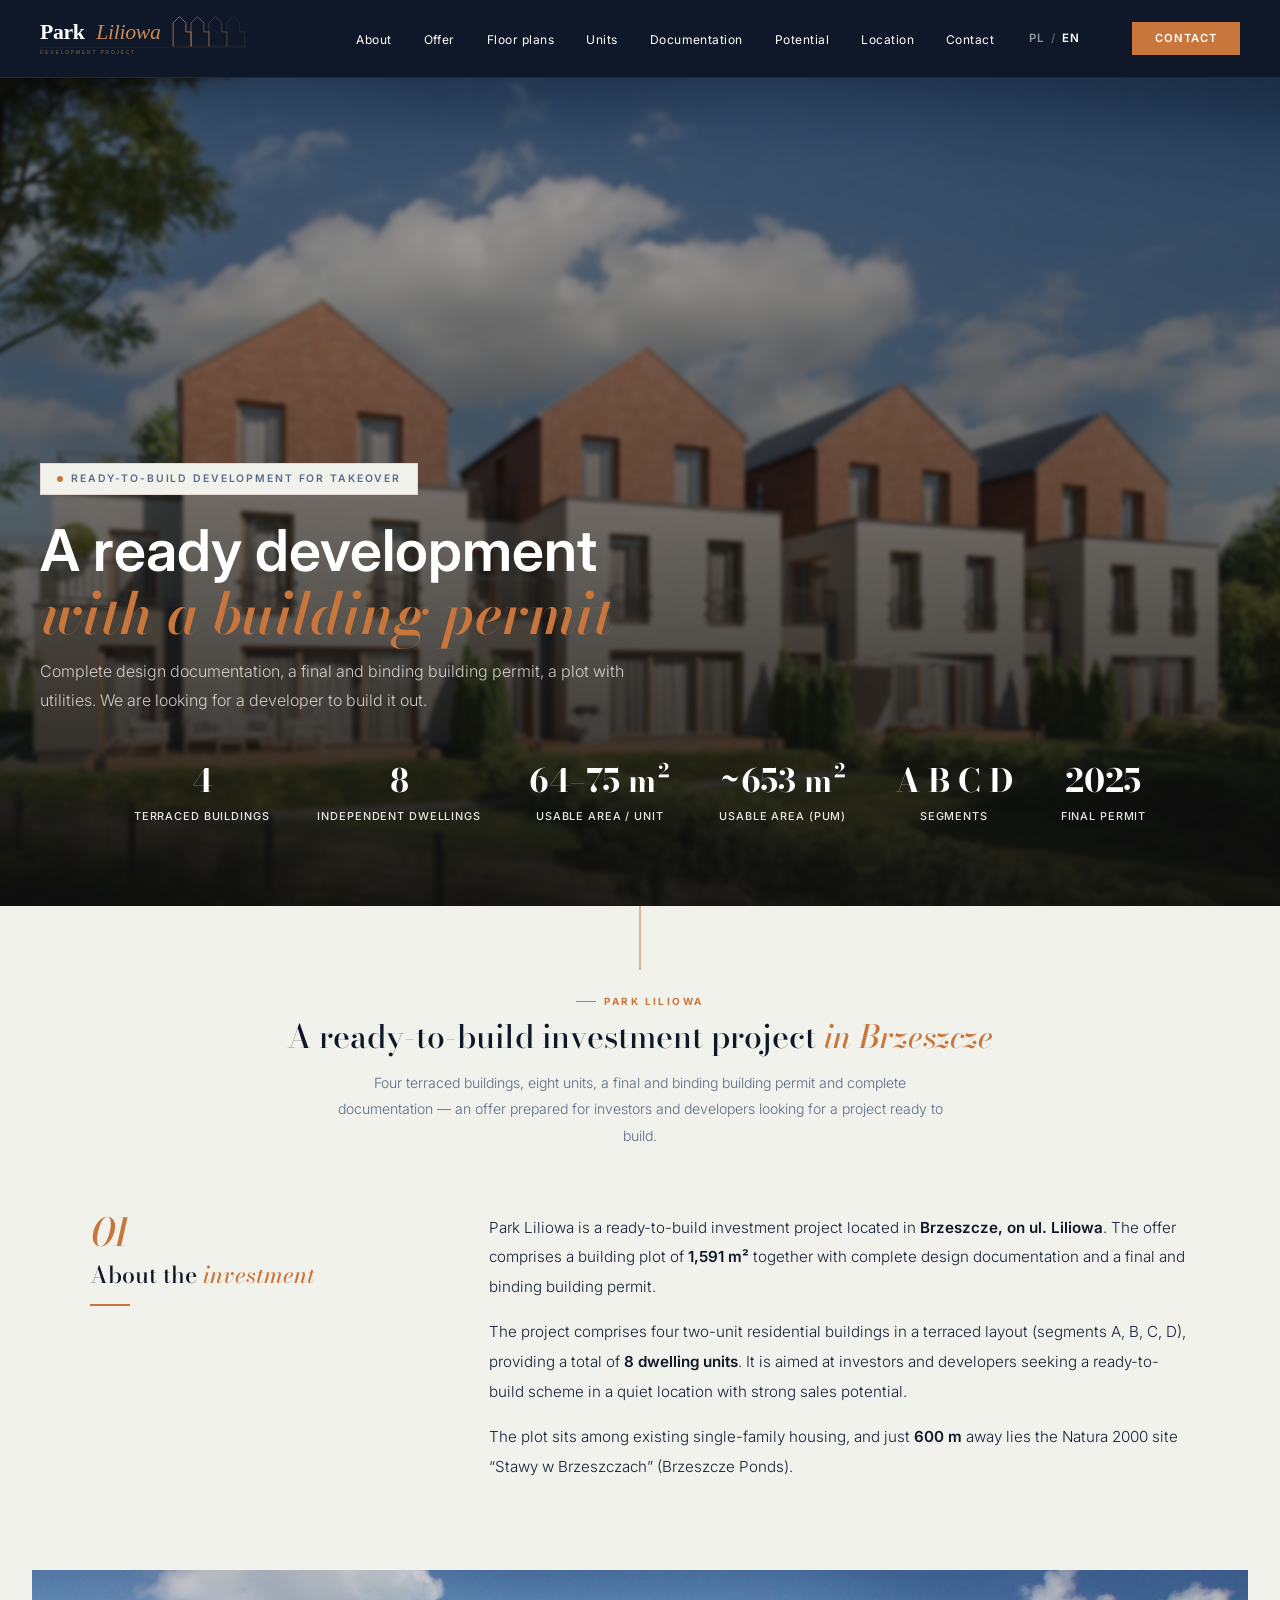
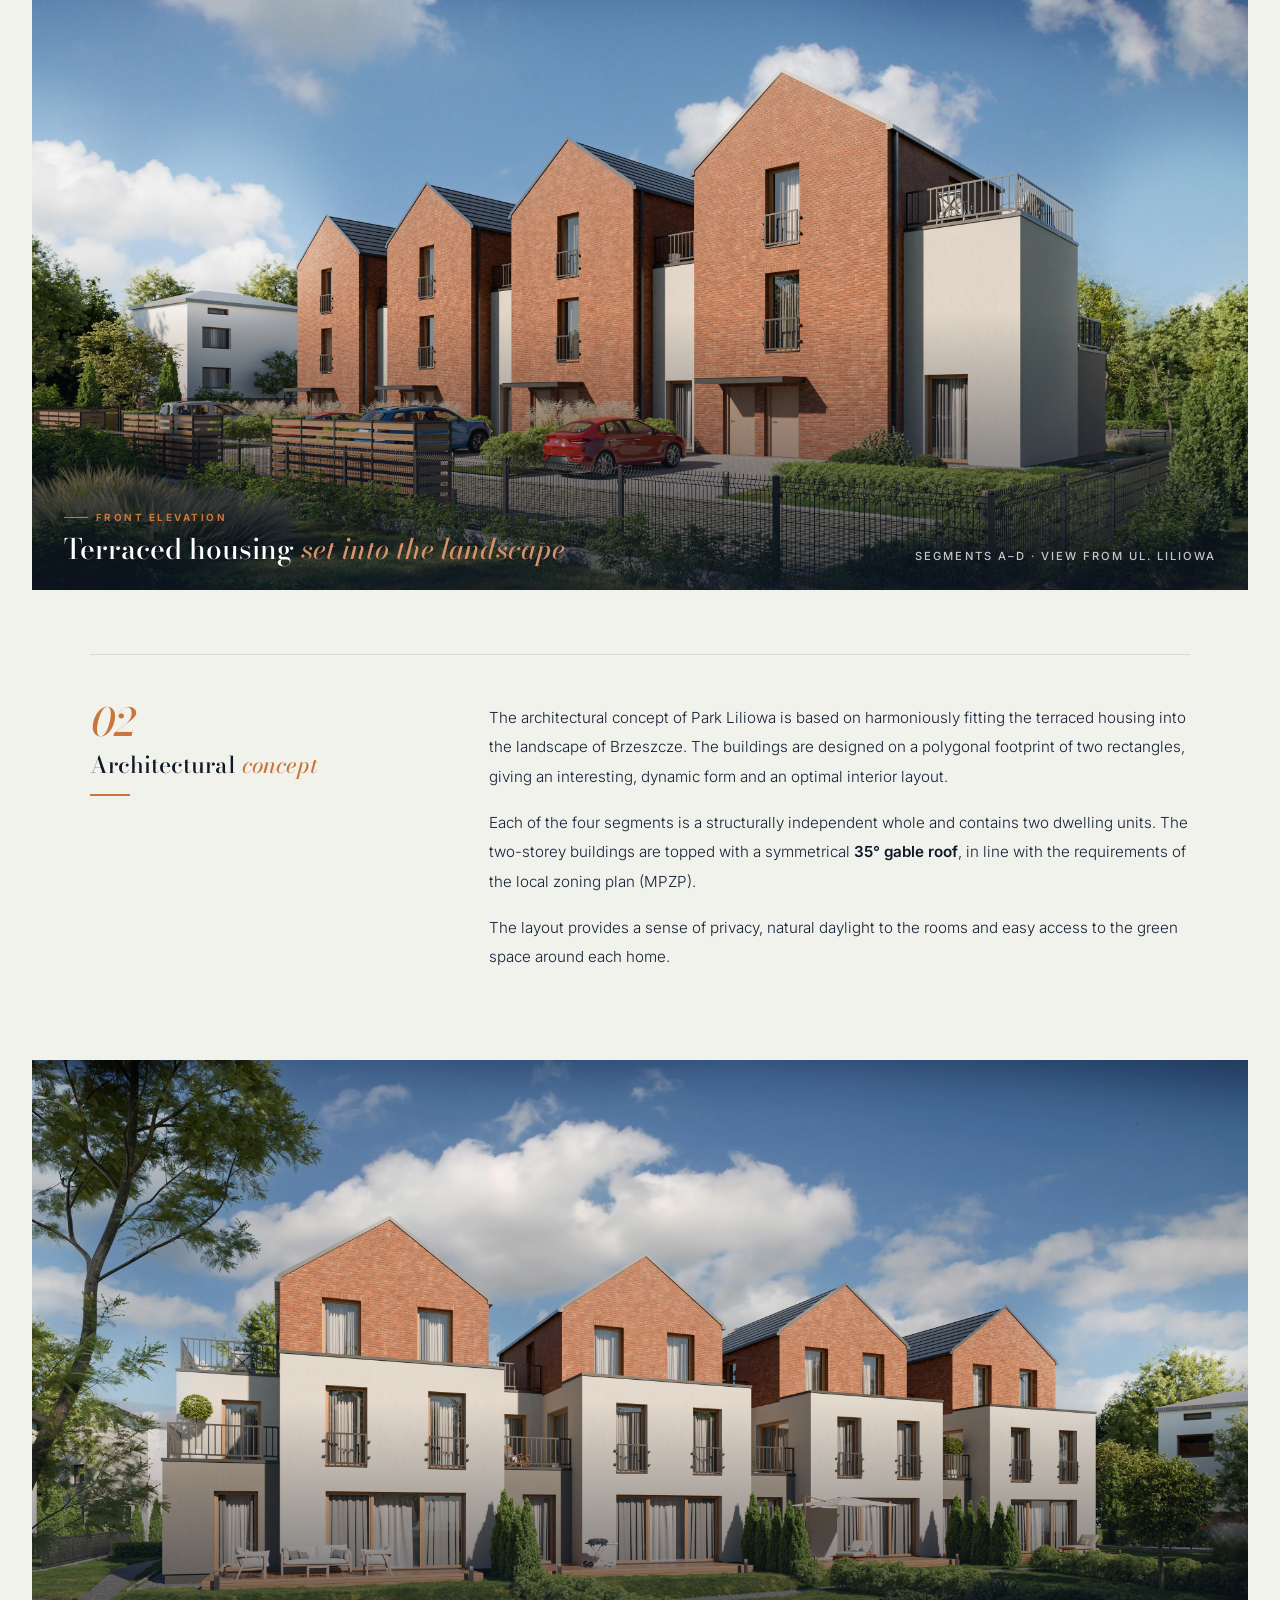
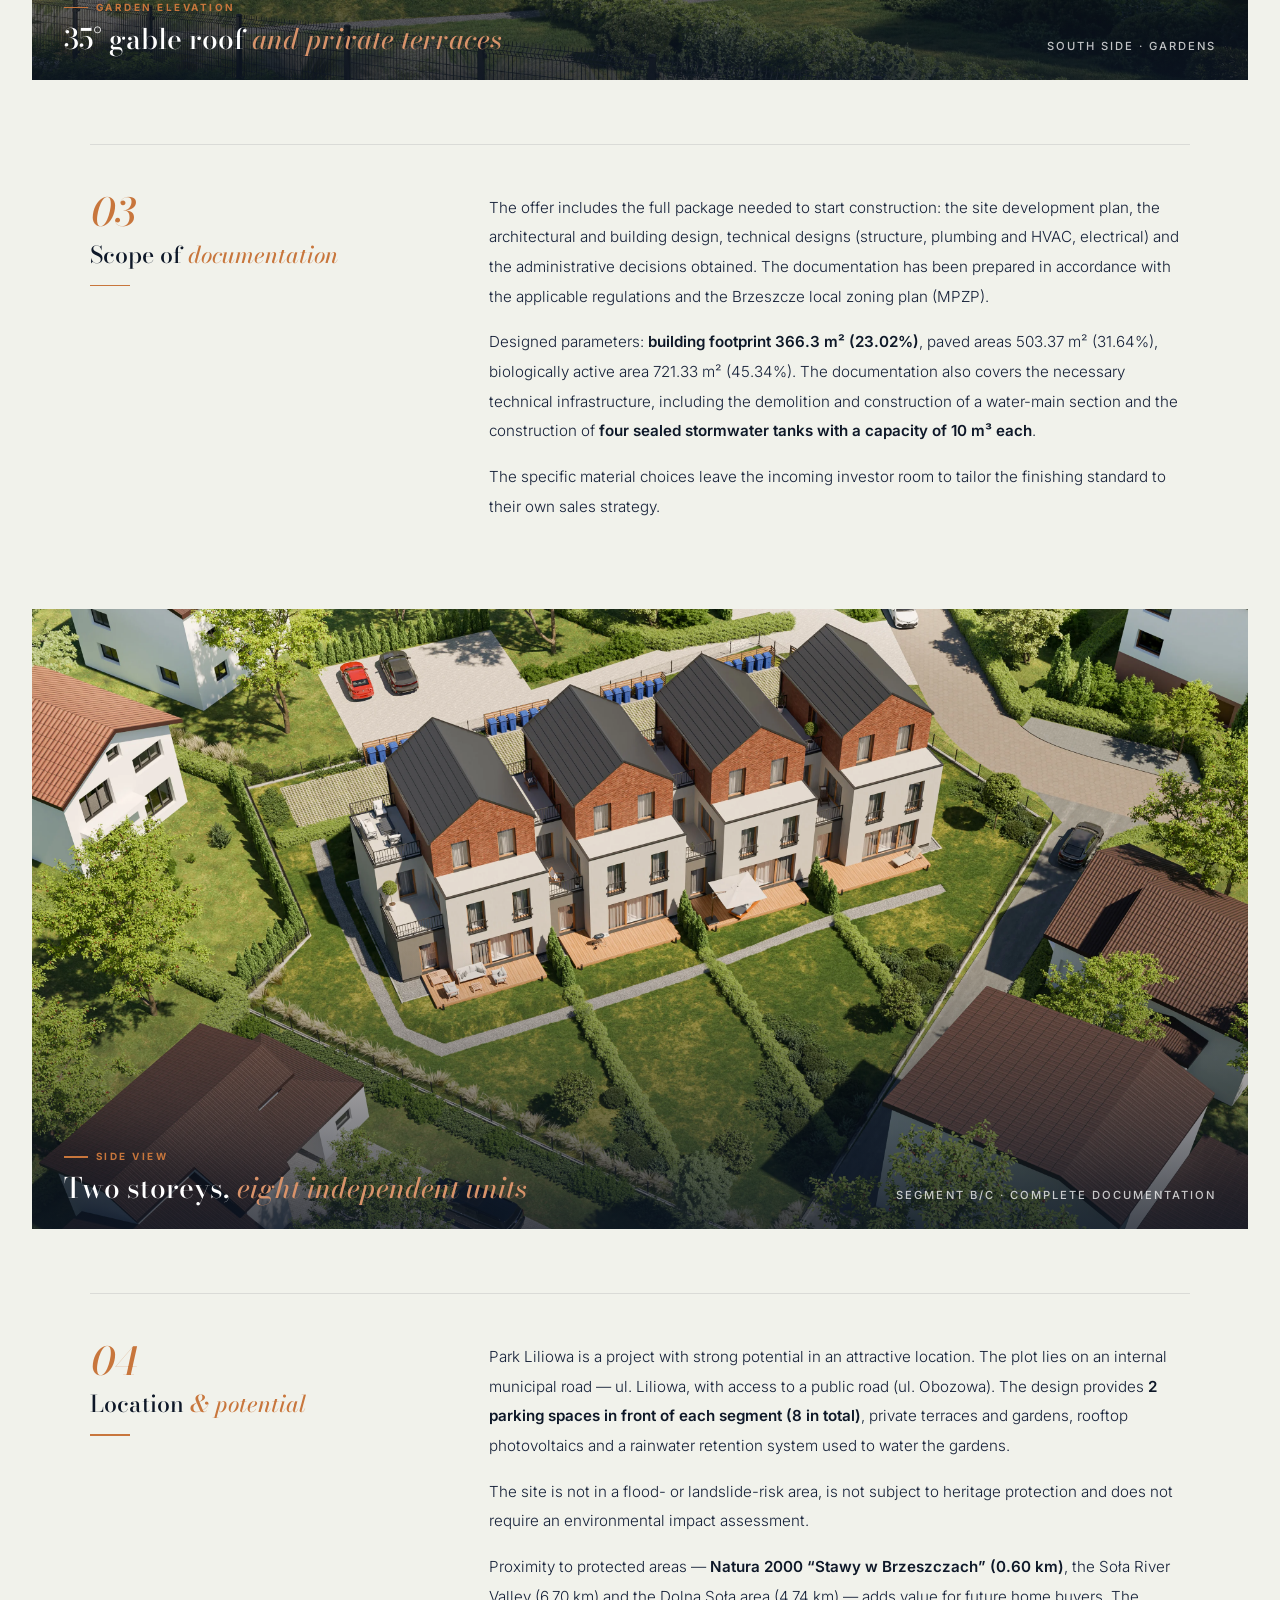
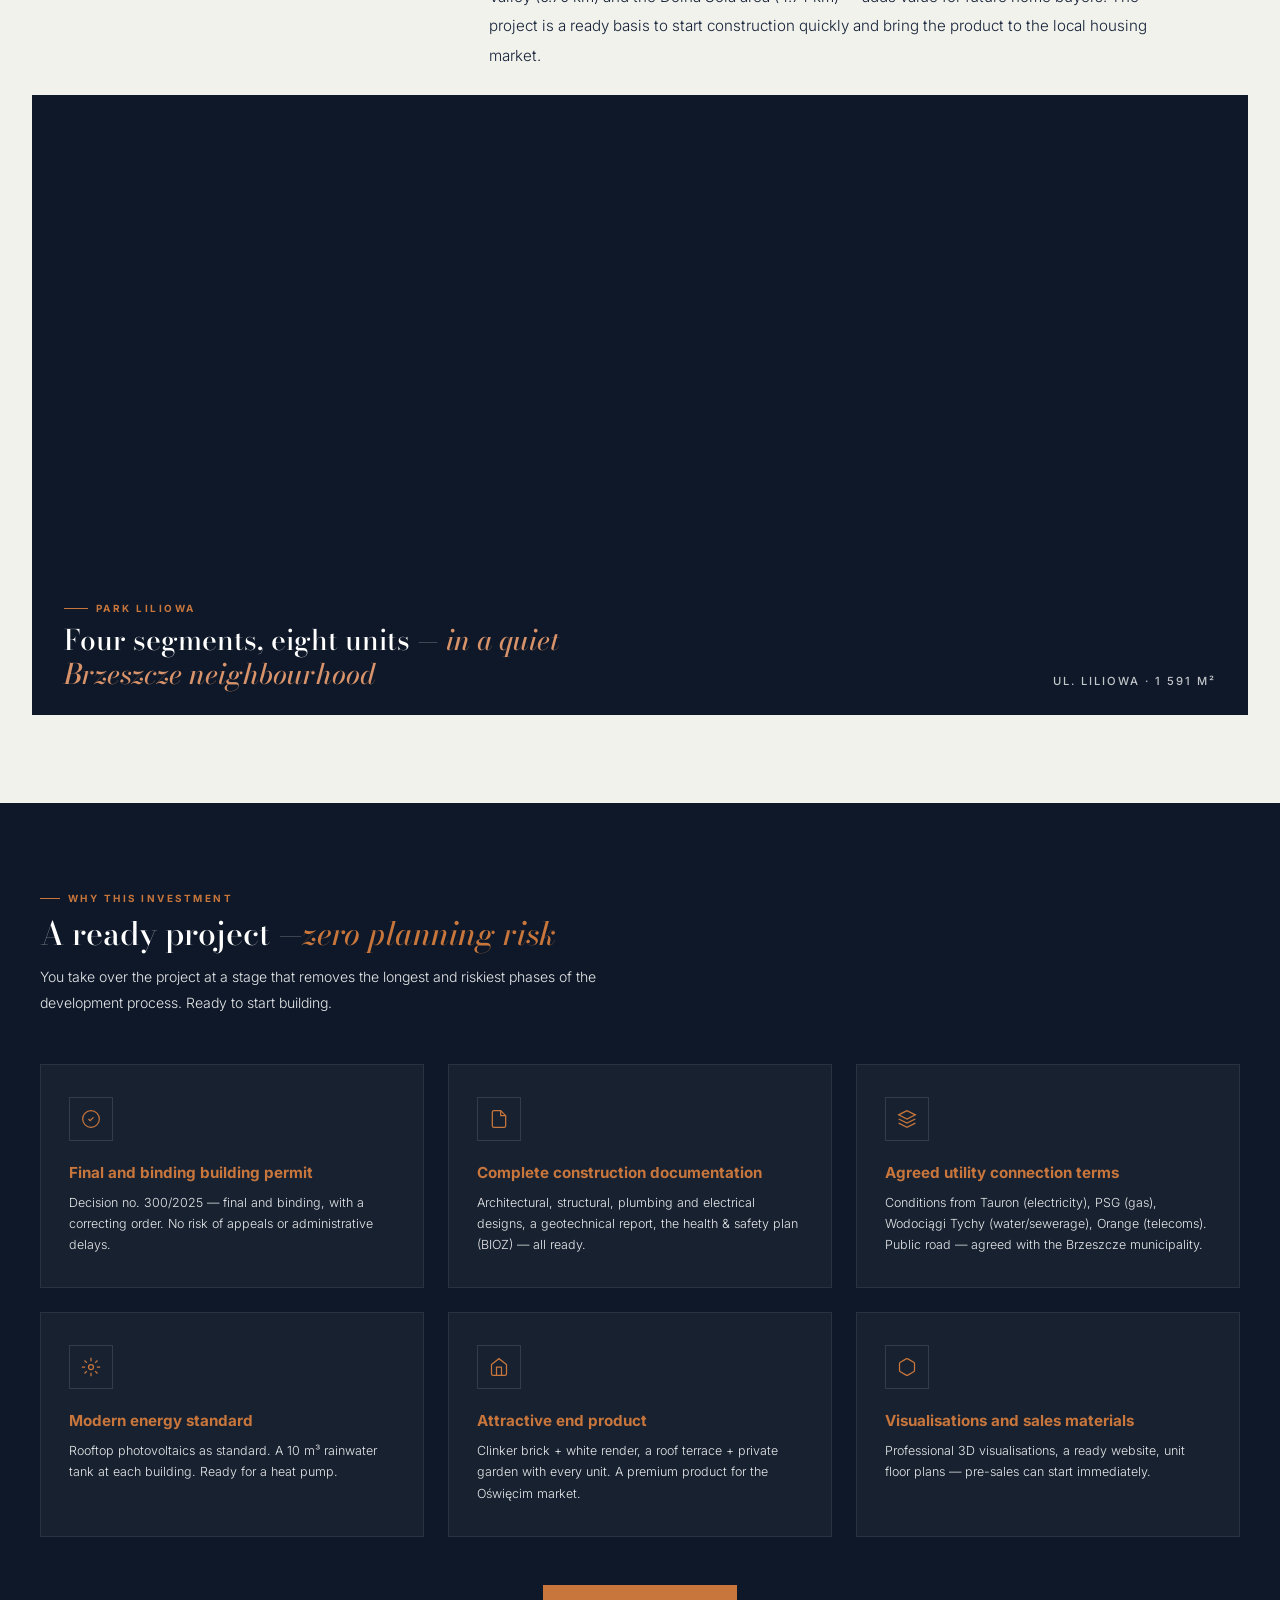
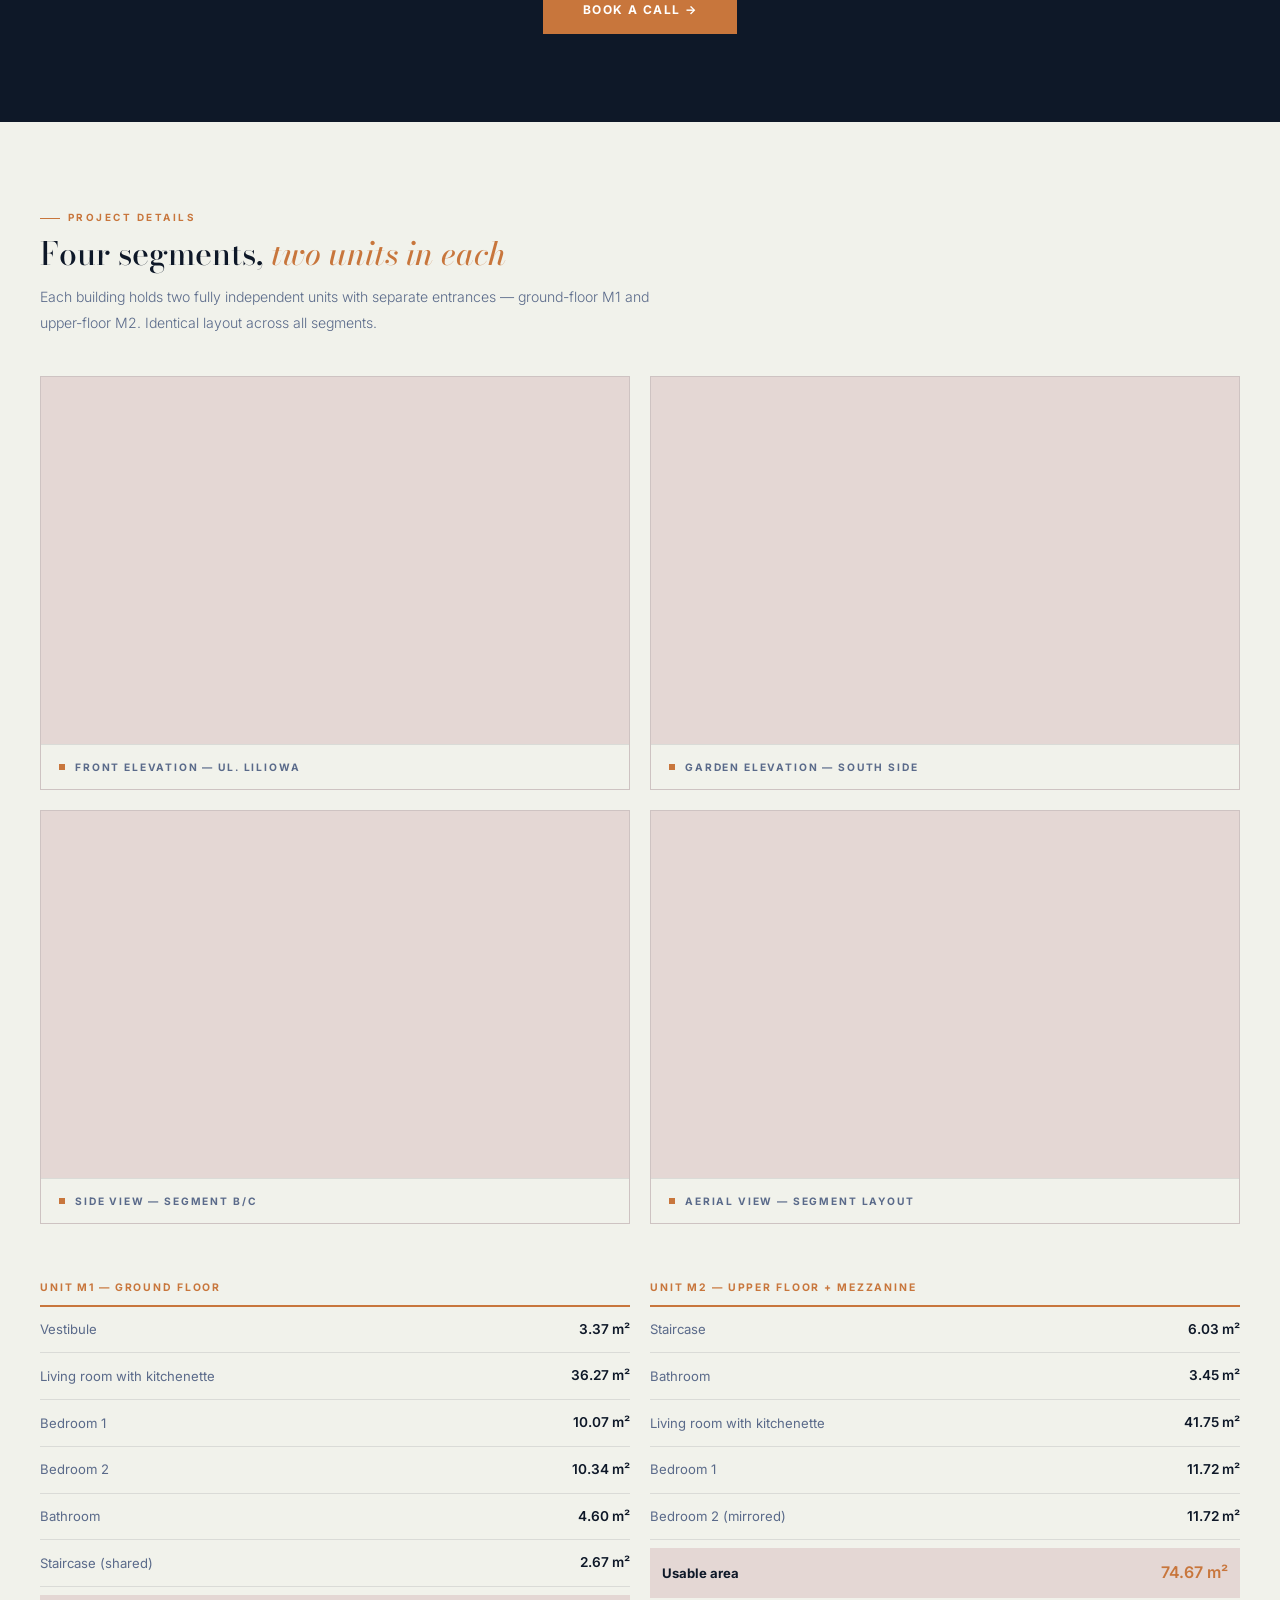
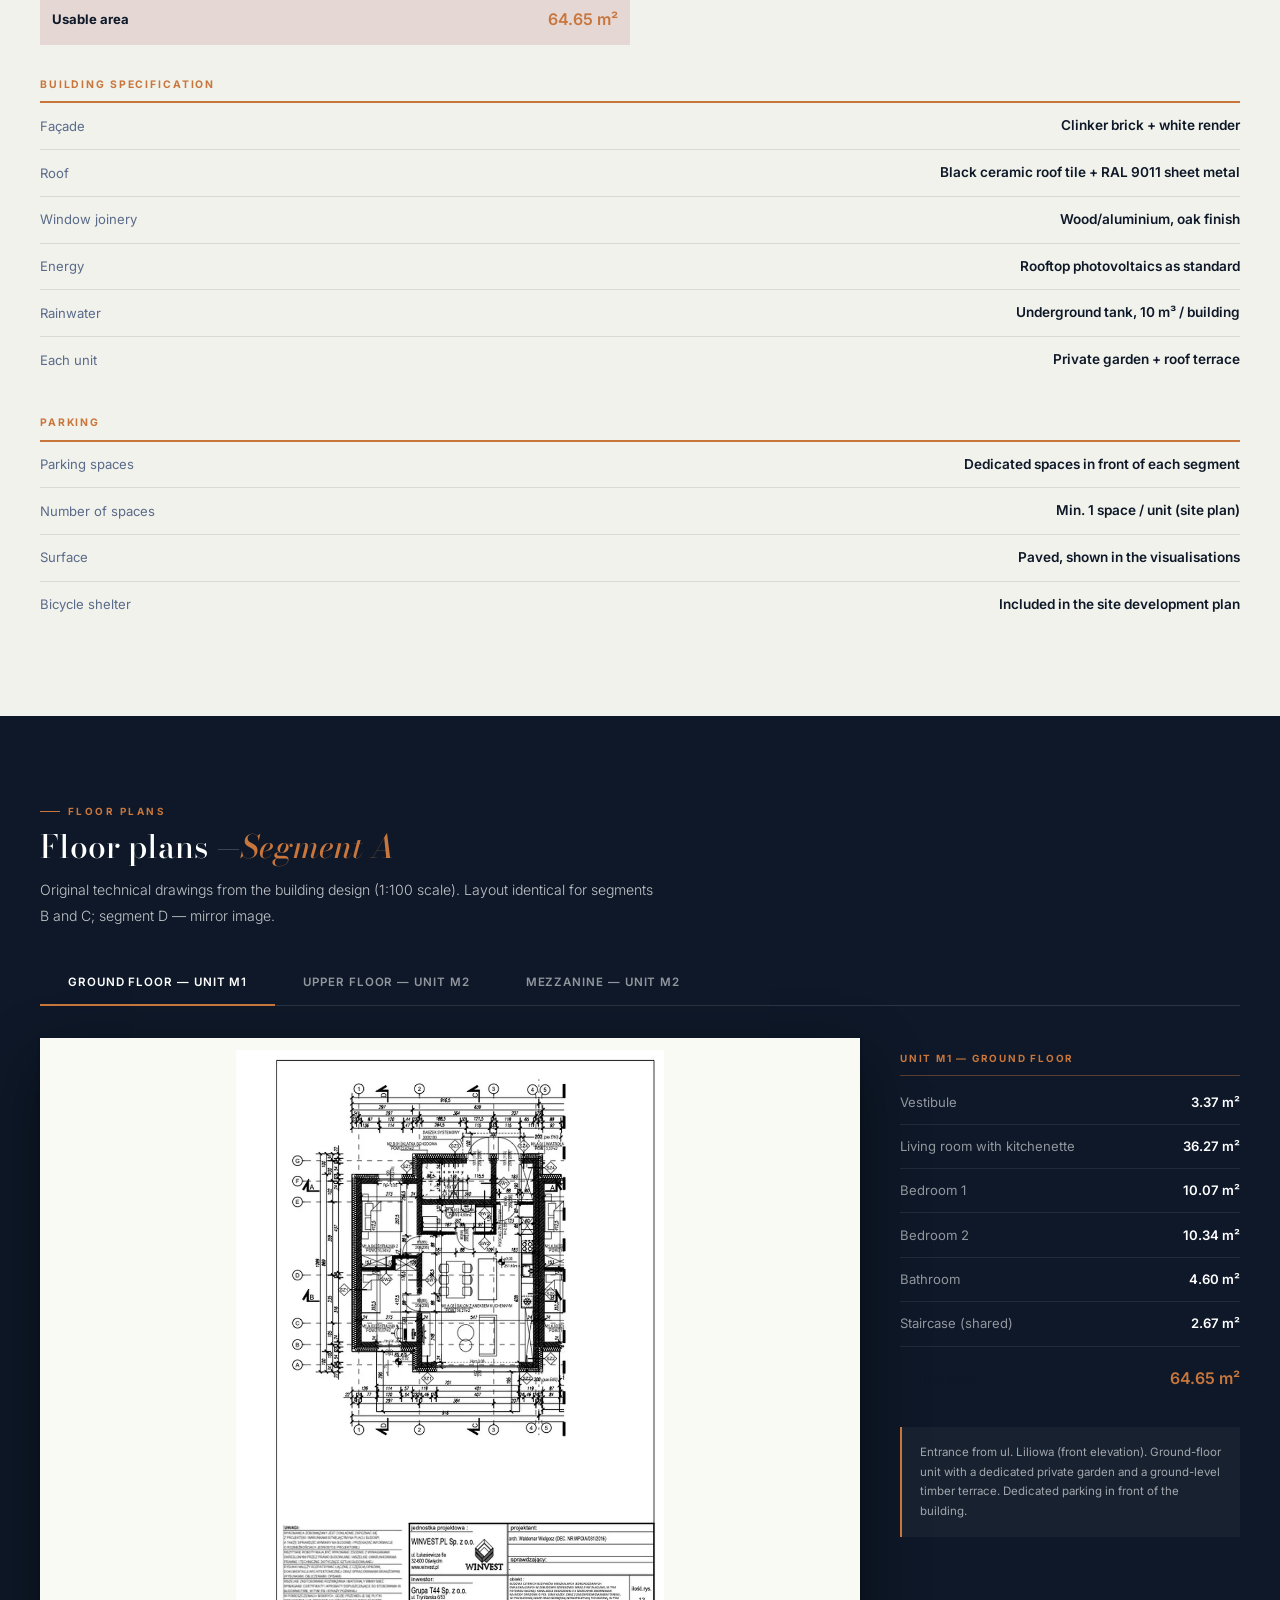
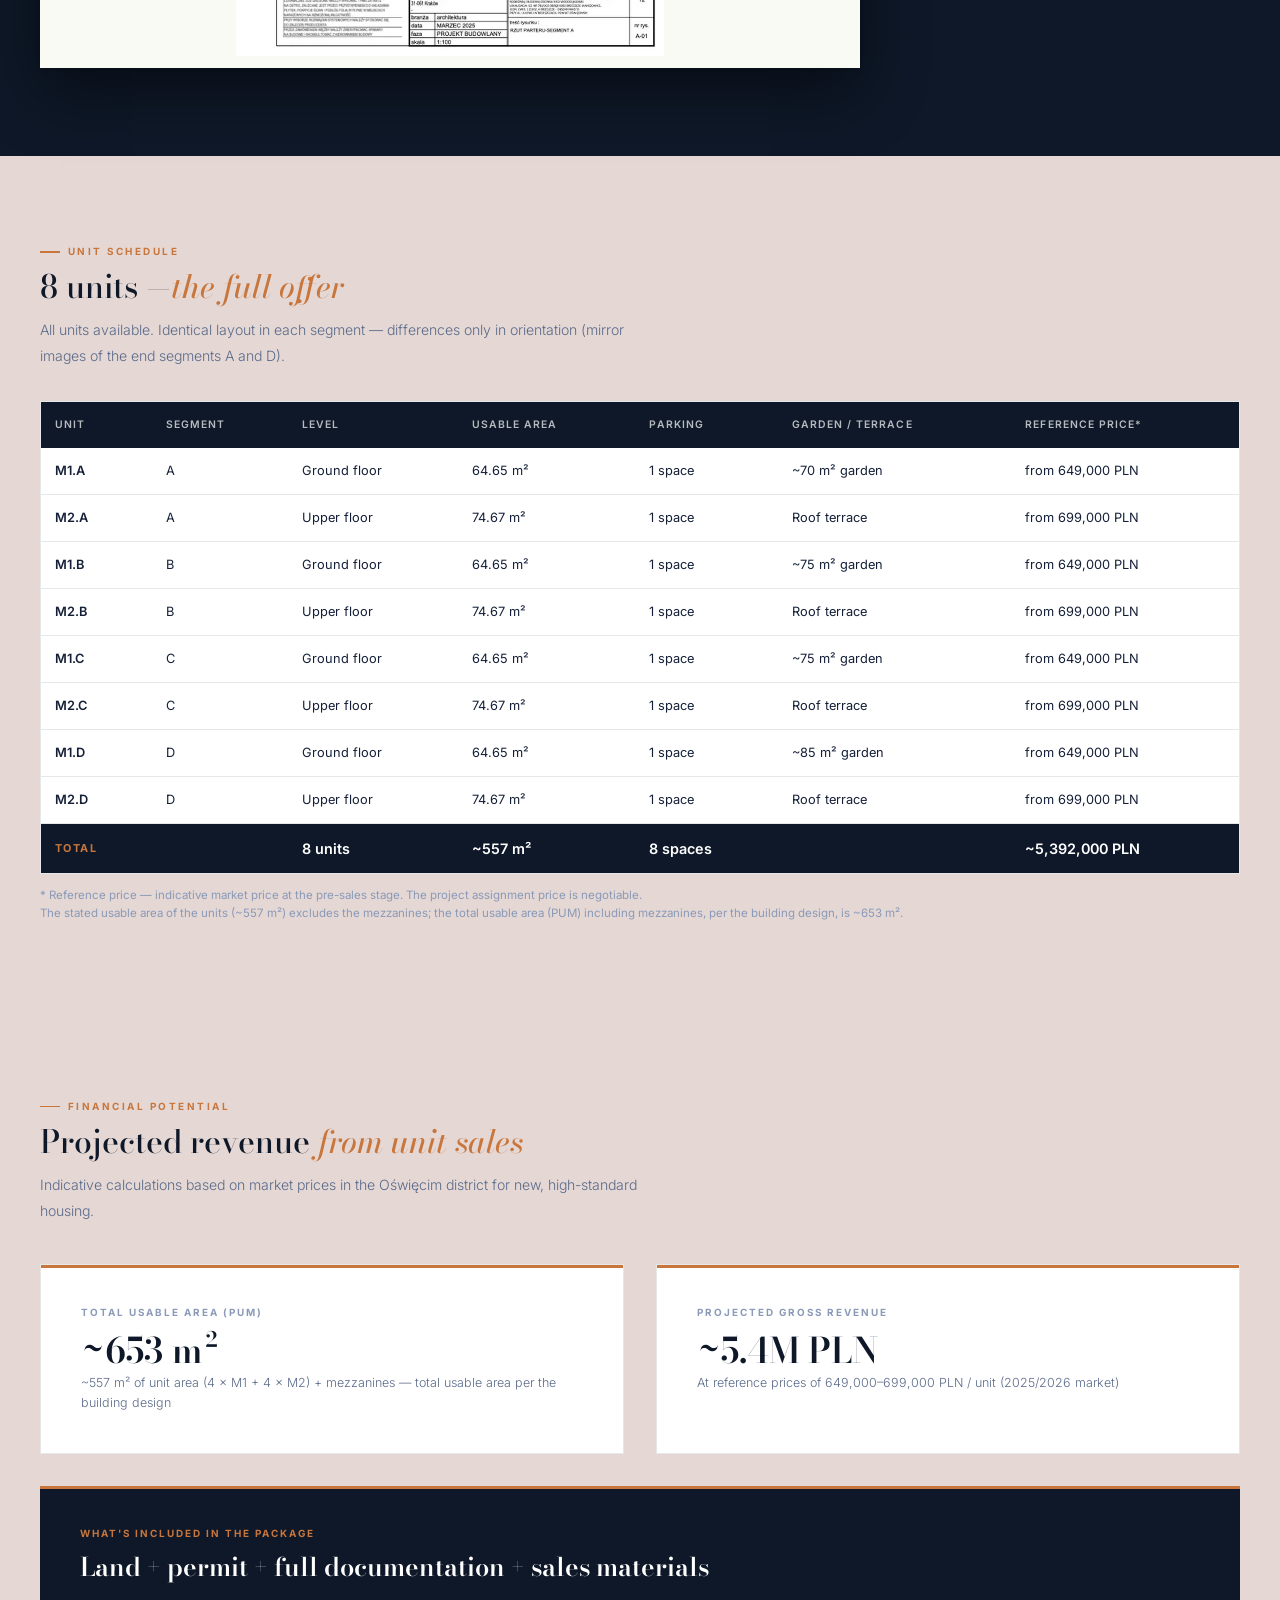
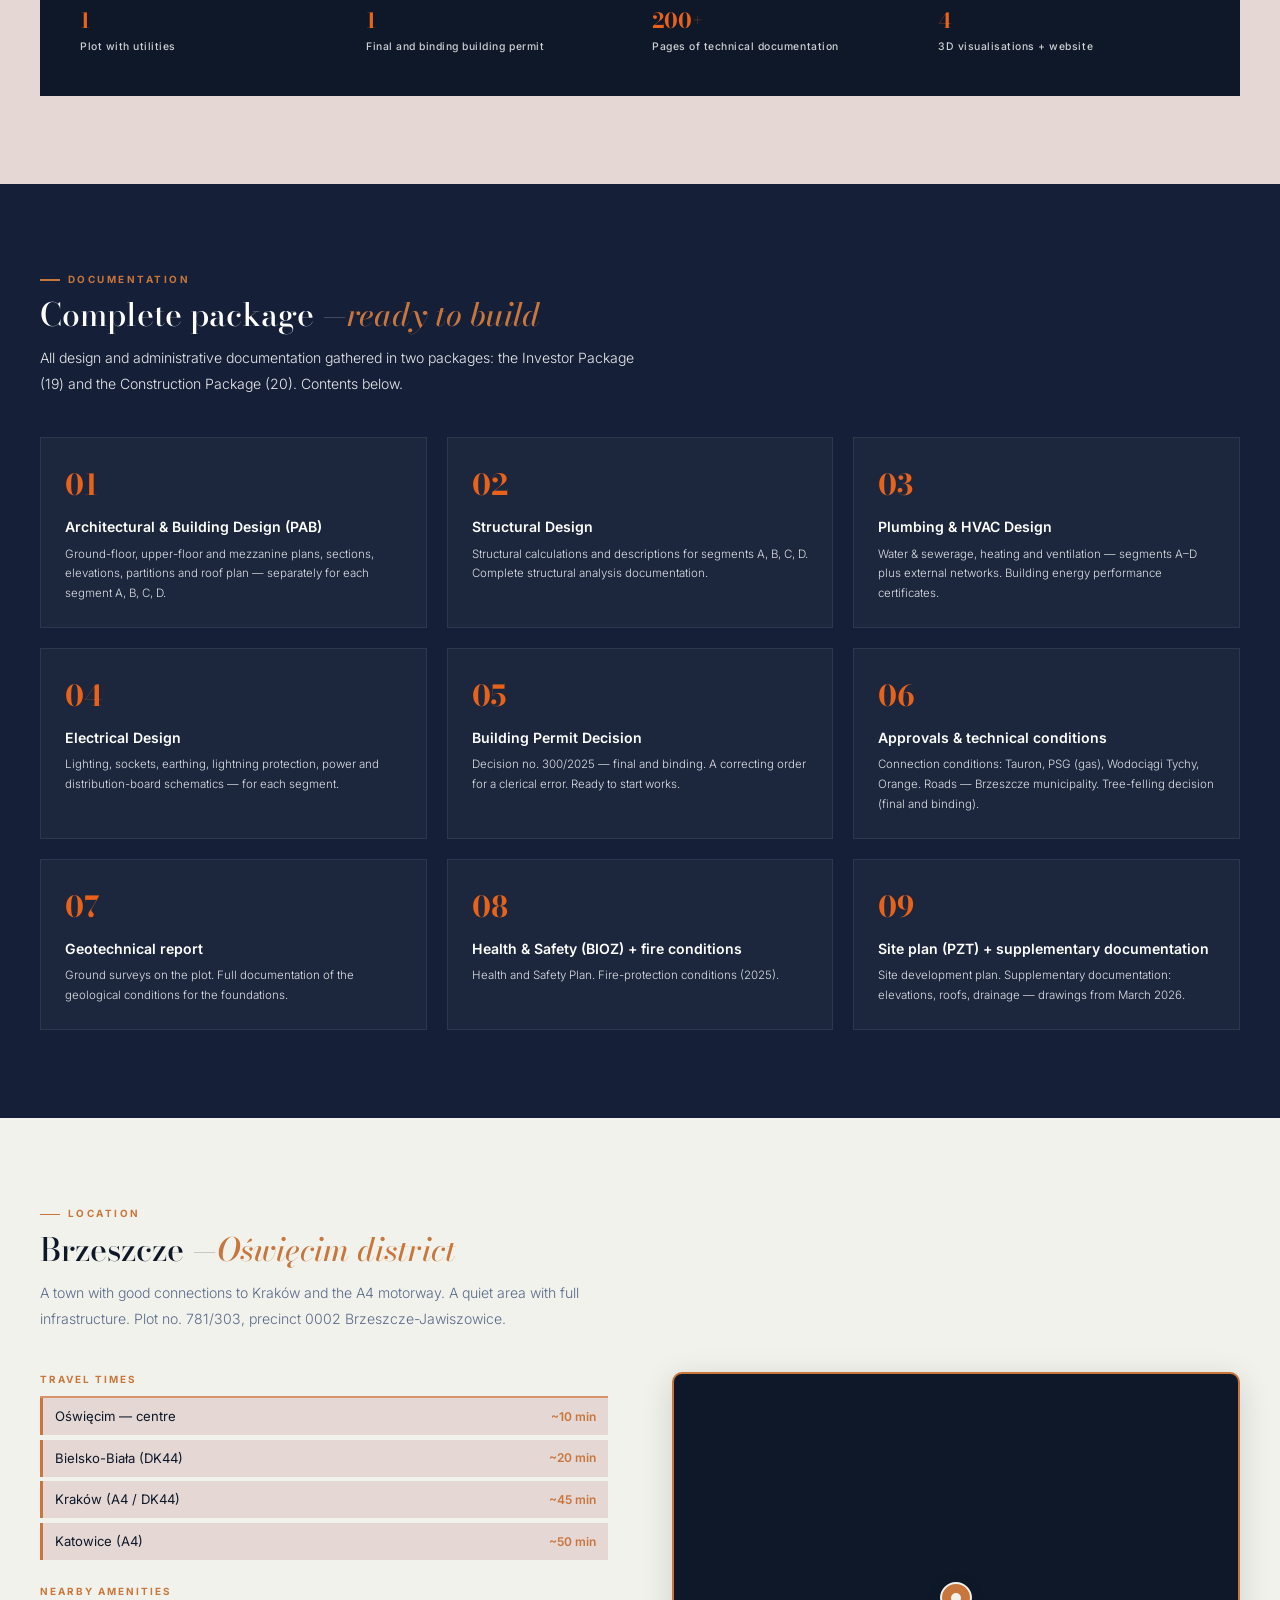
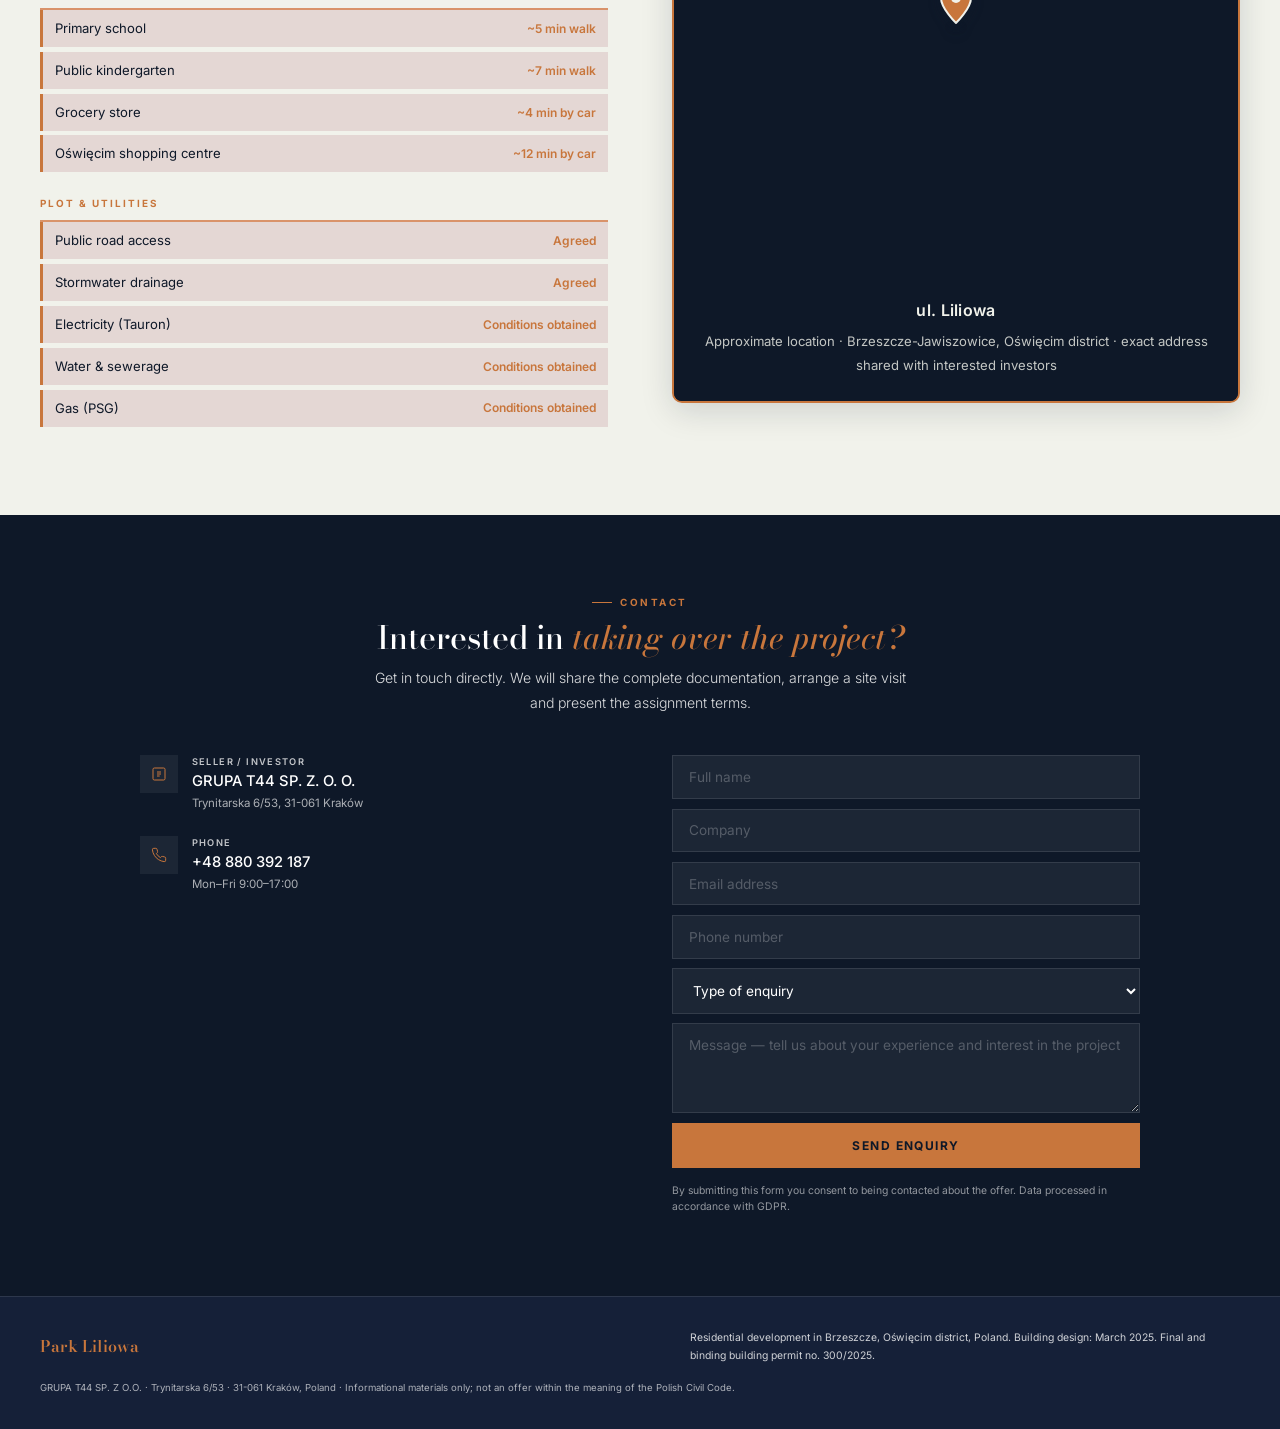
==== en/index.html @ a0f07d02 "Site hardening: title, canonical, OG image, GA4, PUM 653, EN   version + PL/EN switcher Co-Authored-" ====
<!DOCTYPE html><html lang="en"><head><meta charset="UTF-8"><meta name="viewport" content="width=device-width, initial-scale=1.0"><title>Park Liliowa — ready-to-build development project for sale · Brzeszcze, Poland</title><meta name="description" content="Ready-to-build residential development for sale in Brzeszcze, Poland: final and binding building permit no. 300/2025, complete documentation, plot with utilities. 4 terraced buildings, 8 units, ~653 m² usable area. Assignment / JV / general contractor."><meta name="robots" content="index, follow"><link rel="preload" as="image" href="/assets/images/hero-bg.webp" fetchpriority="high"><link rel="canonical" href="https://parkliliowa.pl/en/"><link rel="alternate" hreflang="pl" href="https://parkliliowa.pl/"><link rel="alternate" hreflang="en" href="https://parkliliowa.pl/en/"><link rel="alternate" hreflang="x-default" href="https://parkliliowa.pl/"><meta property="og:type" content="website"><meta property="og:title" content="Park Liliowa — Ready-to-Build Development for Sale"><meta property="og:description" content="Final and binding building permit no. 300/2025, complete documentation, plot with utilities. A ready development to build out in Brzeszcze, Poland."><meta property="og:url" content="https://parkliliowa.pl/en/"><meta property="og:site_name" content="Park Liliowa"><meta property="og:locale" content="en_GB"><meta property="og:locale:alternate" content="pl_PL"><meta property="og:image" content="https://parkliliowa.pl/assets/images/og.jpg"><meta property="og:image:secure_url" content="https://parkliliowa.pl/assets/images/og.jpg"><meta property="og:image:type" content="image/jpeg"><meta property="og:image:width" content="1200"><meta property="og:image:height" content="630"><meta property="og:image:alt" content="Park Liliowa — ready-to-build development for sale, Brzeszcze, Poland"><meta name="twitter:card" content="summary_large_image"><meta name="twitter:title" content="Park Liliowa — ready-to-build development for sale"><meta name="twitter:description" content="Final building permit no. 300/2025, complete documentation, plot with utilities. 8 units, ~653 m² usable area, Brzeszcze, Poland."><meta name="twitter:image" content="https://parkliliowa.pl/assets/images/og.jpg"><link rel="preconnect" href="https://fonts.googleapis.com"><link rel="preconnect" href="https://fonts.gstatic.com" crossorigin><link href="https://fonts.googleapis.com/css2?family=Bodoni+Moda:ital,wght@0,400;0,500;0,600;0,700;1,400;1,600&family=Inter:wght@300;400;500;600;700&display=swap" rel="stylesheet" media="print" onload="this.media='all'"><noscript><link href="https://fonts.googleapis.com/css2?family=Bodoni+Moda:ital,wght@0,400;0,500;0,600;0,700;1,400;1,600&family=Inter:wght@300;400;500;600;700&display=swap" rel="stylesheet"></noscript><style>
*,*::before,*::after{margin:0;padding:0;box-sizing:border-box}
:root{
  /* Liliowa Park brand palette */
  --ink:#0e1828;       /* Czerń   — deepest black-navy  */
  --ink2:#152038;      /* Navy    — primary dark bg     */
  --ink3:#1e2e50;      /* Midnight — mid dark blue      */
  --gold:#c8763c;      /* Copper  — primary accent/CTA  */
  --gold-l:#d9936a;    /* Copper light                  */
  --gold-xl:#f1f2eb;   /* Ivory   — lightest tint       */
  --slate:#1e2e50;     /* Midnight                      */
  --slate-l:#5a6a8a;   /* muted blue-grey               */
  --slate-xl:#8a9ab8;  /* very muted                    */
  --bg:#f1f2eb;        /* Ivory   — main background     */
  --bg2:#e4d7d4;       /* Sand    — secondary bg        */
  --bg3:#d8cbc7;       /* Sand dark                     */
  --white:#FFFFFF;
  --green:#1B7A3D;--green-l:#D4EDDA;
  --line:rgba(14,24,40,0.1);
}
html{scroll-behavior:smooth}
body{font-family:'Inter',-apple-system,BlinkMacSystemFont,'Segoe UI',Roboto,sans-serif;background:var(--bg);color:var(--ink);line-height:1.6;overflow-x:hidden}

/* NAV */
nav{background:var(--ink);position:sticky;top:0;z-index:100;border-bottom:1px solid rgba(255,255,255,0.08)}
.nav-in{max-width:1300px;margin:0 auto;display:flex;align-items:center;justify-content:space-between;padding:0.9rem 2.5rem}
.nav-brand{display:flex;flex-direction:column;gap:2px;cursor:pointer;text-decoration:none;transition:opacity 0.2s}
.nav-brand:hover{opacity:0.8}
.nav-title{font-family:'Bodoni Moda',serif;font-size:1.1rem;color:white;font-weight:600;letter-spacing:0.02em}
.nav-sub{font-size:0.6rem;font-weight:500;letter-spacing:0.25em;text-transform:uppercase;color:var(--gold)}
.nav-links{display:flex;gap:2rem;list-style:none}
.nav-links a{font-size:0.75rem;font-weight:400;letter-spacing:0.04em;color:white;text-decoration:none;transition:color 0.2s}
.nav-links a:hover{color:var(--gold)}
.nav-cta{background:var(--gold);color:white;border:none;font-family:'Inter',sans-serif;font-size:0.7rem;font-weight:600;letter-spacing:0.1em;text-transform:uppercase;padding:0.6rem 1.4rem;cursor:pointer;transition:all 0.2s}
.nav-cta:hover{background:var(--gold-l)}

/* HERO */
.hero{position:relative;height:92vh;min-height:600px;overflow:hidden;display:flex;align-items:flex-end}
.hero-bg{position:absolute;inset:-20px;background-image:url('/assets/images/hero-bg.jpg');background-size:cover;background-position:center 40%;filter:blur(2px)}
@supports (background-image: url('test.webp')){.hero-bg{background-image:url('/assets/images/hero-bg.webp')}}
.hero-bg::after{content:'';position:absolute;inset:0;background:linear-gradient(180deg,rgba(15,15,15,0.3) 0%,rgba(15,15,15,0.55) 50%,rgba(15,15,15,0.92) 100%)}
.hero-content{position:relative;z-index:2;max-width:1300px;margin:0 auto;padding:0 2.5rem 5rem;width:100%}
.hero-badge{display:inline-flex;align-items:center;gap:0.5rem;background:#f1f2eb;border:1px solid #e4d7d4;padding:0.4rem 1rem;margin-bottom:1.5rem}
.hero-badge span{font-size:0.65rem;font-weight:600;letter-spacing:0.18em;text-transform:uppercase;color:var(--slate-l)}
.hero-dot{width:6px;height:6px;border-radius:50%;background:var(--gold);animation:pulse 2s ease infinite}
@keyframes pulse{0%,100%{opacity:1}50%{opacity:0.3}}
.hero h1{font-family:'Inter',sans-serif;font-size:clamp(2.2rem,4.5vw,3.8rem);font-weight:600;color:white;line-height:1.1;margin-bottom:0.75rem;max-width:800px}
.hero h1 em{font-style:italic;color:var(--gold);font-family:'Bodoni Moda',serif}
.hero-sub{font-size:1rem;font-weight:300;color:rgba(255,255,255,0.75);max-width:600px;line-height:1.8;margin-bottom:2.5rem}
.hero-stats{display:flex;gap:3rem;flex-wrap:wrap;justify-content:center}
.hstat{text-align:center;align-items:center}
.hstat{display:flex;flex-direction:column;gap:0.15rem}
.hstat-val{font-family:'Bodoni Moda',serif;font-size:2rem;font-weight:700;color:white}
.hstat-label{font-size:0.68rem;font-weight:500;color:rgba(255,255,255,0.9);letter-spacing:0.08em;text-transform:uppercase}

/* SECTIONS */
.sec{padding:5.5rem 0}
.si{max-width:1300px;margin:0 auto;padding:0 2.5rem}
.eyebrow{font-size:0.62rem;font-weight:700;letter-spacing:0.25em;text-transform:uppercase;color:var(--gold);margin-bottom:0.6rem;display:flex;align-items:center;gap:0.5rem}
.eyebrow::before{content:'';width:20px;height:1.5px;background:var(--gold);display:inline-block}
.h2{font-family:'Bodoni Moda',serif;font-size:clamp(1.6rem,2.5vw,2.3rem);font-weight:500;line-height:1.15;margin-bottom:0.7rem;color:var(--ink)}
.h2 em{font-style:italic;color:var(--gold)}
.desc{font-size:0.88rem;font-weight:300;line-height:1.85;color:var(--slate-l);max-width:620px}

/* VALUE PROPOSITION */
.value{background:var(--ink)}
.value .eyebrow{color:var(--gold)}
.value .h2{color:white}
.value .h2 em{color:var(--gold)}
.value .desc{color:rgba(255,255,255,0.9)}
.val-grid{display:grid;grid-template-columns:repeat(3,1fr);gap:1.5rem;margin-top:3rem}
.val-card{background:rgba(255,255,255,0.04);border:1px solid rgba(255,255,255,0.08);padding:2rem 1.75rem;transition:border-color 0.3s}
.val-card:hover{border-color:var(--gold)}
.val-icon{width:44px;height:44px;border:1px solid rgba(255,255,255,0.12);display:flex;align-items:center;justify-content:center;margin-bottom:1.25rem}
.val-icon svg{width:20px;height:20px;stroke:var(--gold)}
.val-title{font-size:0.95rem;font-weight:700;color:var(--gold);margin-bottom:0.4rem}
.val-desc{font-size:0.78rem;font-weight:300;color:rgba(255,255,255,0.9);line-height:1.7}
.val-cta{display:inline-block;background:var(--gold);color:white;font-family:'Inter',sans-serif;font-size:0.75rem;font-weight:700;letter-spacing:0.12em;text-transform:uppercase;padding:0.95rem 2.5rem;text-decoration:none;transition:background 0.2s}
.val-cta:hover{background:var(--gold-l)}

/* KEY NUMBERS */
.numbers{background:var(--bg2);border-top:1px solid var(--line);border-bottom:1px solid var(--line)}
.num-grid{display:grid;grid-template-columns:repeat(5,1fr);gap:2rem}
.num{text-align:center;padding:1rem 0}
.num-val{font-family:'Bodoni Moda',serif;font-size:2.2rem;font-weight:600;color:var(--ink);line-height:1}
.num-unit{font-size:0.85rem;font-weight:300;color:var(--slate-l)}
.num-label{font-size:0.65rem;font-weight:600;letter-spacing:0.12em;text-transform:uppercase;color:var(--slate-xl);margin-top:0.4rem}

/* PROJECT DETAILS */
.details-grid{display:grid;grid-template-columns:1fr 1.5fr;gap:2.5rem;margin-top:2.5rem;align-items:start}
.detail-media{display:flex;flex-direction:column;gap:1.25rem}
.detail-img{overflow:hidden;border:1px solid var(--line)}
.detail-img img{width:100%;height:auto;aspect-ratio:16/10;object-fit:cover;object-position:center center;display:block}
.detail-img-cap{padding:0.75rem 1rem;font-size:0.68rem;font-weight:500;letter-spacing:0.1em;text-transform:uppercase;color:var(--slate-l);background:var(--bg2);border-top:1px solid var(--line)}
.spec-list{display:flex;flex-direction:column;gap:0}
.spec-row{display:flex;justify-content:space-between;align-items:center;padding:0.75rem 0;border-bottom:1px solid var(--line)}
.spec-row:last-child{border-bottom:none}
.spec-key{font-size:0.82rem;color:var(--slate-l)}
.spec-val{font-size:0.85rem;font-weight:600;color:var(--ink)}
.spec-section{font-size:0.65rem;font-weight:700;letter-spacing:0.18em;text-transform:uppercase;color:var(--gold);padding:1rem 0 0.5rem;border-bottom:2px solid var(--gold);margin-top:1rem}
.spec-section:first-child{margin-top:0}

/* FLOOR PLANS */
.plans-sec{background:var(--ink)}
.plans-sec .eyebrow{color:var(--gold)}
.plans-sec .h2{color:#fff}
.plans-sec .h2 em{color:var(--gold)}
.plans-sec .desc{color:rgba(255,255,255,0.75)}
.plan-tabs{display:flex;gap:0;margin-top:2rem;border-bottom:1px solid rgba(255,255,255,0.12);flex-wrap:wrap}
.plan-tab{font-family:'Inter',sans-serif;font-size:0.72rem;font-weight:600;letter-spacing:0.08em;text-transform:uppercase;padding:0.9rem 1.75rem;background:transparent;border:none;cursor:pointer;color:rgba(255,255,255,0.55);border-bottom:2px solid transparent;margin-bottom:-1px;transition:all 0.2s}
.plan-tab:hover{color:rgba(255,255,255,0.85)}
.plan-tab.on{color:#fff;border-bottom-color:var(--gold)}
.plan-pane{display:none;margin-top:2rem}
.plan-pane.on{display:grid;grid-template-columns:1fr 340px;gap:2.5rem;align-items:start}
.plan-embed{background:#fafaf5;overflow:hidden;box-shadow:0 24px 60px rgba(0,0,0,0.45),0 2px 4px rgba(0,0,0,0.2)}
.plan-embed img{width:100%;max-height:70vh;object-fit:contain;display:block;padding:0.75rem}
.plan-meta{display:flex;flex-direction:column;gap:0}
.plan-meta-title{font-size:0.62rem;font-weight:700;letter-spacing:0.18em;text-transform:uppercase;color:var(--gold);padding:0.85rem 0 0.5rem;border-bottom:1px solid rgba(200,118,60,0.4);margin-bottom:0.25rem}
.plan-meta-row{display:flex;justify-content:space-between;align-items:center;padding:0.7rem 0;border-bottom:1px solid rgba(255,255,255,0.08);font-size:0.82rem}
.plan-meta-row:last-child{border-bottom:none}
.plan-meta-key{color:rgba(255,255,255,0.55)}
.plan-meta-val{font-weight:600;color:#fff}
.plan-note{font-size:0.72rem;color:rgba(255,255,255,0.6);margin-top:1.5rem;line-height:1.7;padding:1rem 1.1rem;background:rgba(255,255,255,0.04);border-left:2px solid var(--gold)}
@media(max-width:960px){.plan-pane.on{grid-template-columns:1fr}.plan-embed iframe{height:420px}}

/* UNITS TABLE */
.units-sec{background:var(--bg2)}
.units-wrap{margin-top:2rem;overflow-x:auto;border:1px solid var(--line);background:var(--white)}
.units-table{width:100%;border-collapse:collapse;min-width:760px}
.units-table thead{background:var(--ink)}
.units-table th{font-size:0.65rem;font-weight:600;letter-spacing:0.1em;text-transform:uppercase;color:rgba(255,255,255,0.7);padding:0.9rem 0.85rem;text-align:left;white-space:nowrap}
.units-table td{font-size:0.8rem;padding:0.8rem 0.85rem;border-bottom:1px solid var(--line);color:var(--ink2);white-space:nowrap}
.units-table tr:last-child td{border-bottom:none}
.units-table .unit-name{font-weight:600}
.units-table .unit-status{font-size:0.68rem;font-weight:700;letter-spacing:0.1em;text-transform:uppercase;padding:0.25rem 0.6rem;display:inline-block}
.status-available{background:var(--green-l);color:var(--green)}
.total-row{background:var(--ink);color:white}
.total-row td{color:white;font-weight:600;border-bottom:none;font-size:0.9rem}
.total-row .total-label{font-size:0.68rem;font-weight:700;letter-spacing:0.15em;text-transform:uppercase;color:var(--gold)}

/* DOCUMENTATION */
.docs{background:var(--ink2)}
.docs .eyebrow{color:var(--gold)}
.docs .h2{color:white}
.docs .h2 em{color:var(--gold)}
.docs .desc{color:rgba(255,255,255,0.9)}
.docs-grid{display:grid;grid-template-columns:repeat(3,1fr);gap:1.25rem;margin-top:2.5rem}
.doc-card{background:rgba(255,255,255,0.03);border:1px solid rgba(255,255,255,0.08);padding:1.5rem;transition:all 0.3s}
.doc-card:hover{border-color:var(--gold);background:rgba(201,168,76,0.05)}
.doc-num{font-family:'Bodoni Moda',serif;font-size:1.8rem;font-weight:700;color:#e8621a;opacity:1;margin-bottom:0.5rem}
.doc-title{font-size:0.88rem;font-weight:600;color:white;margin-bottom:0.35rem}
.doc-desc{font-size:0.72rem;font-weight:300;color:rgba(255,255,255,0.85);line-height:1.7}

/* GALLERY */
.gallery{display:grid;grid-template-columns:1fr 1fr;gap:1.25rem;margin-top:2.5rem}
.gal-item{overflow:hidden;position:relative;border:1px solid var(--line);background:var(--bg2);transition:border-color 0.25s ease}
.gal-item:hover{border-color:var(--gold)}
.gal-item img{width:100%;height:auto;aspect-ratio:16/10;object-fit:cover;display:block;transition:transform 0.7s ease}
.gal-item:hover img{transform:scale(1.04)}
.gal-label{padding:0.85rem 1.1rem;background:var(--bg);border-top:1px solid var(--line);font-size:0.64rem;font-weight:700;letter-spacing:0.18em;text-transform:uppercase;color:var(--slate-l);display:flex;align-items:center;gap:0.65rem}
.gal-label::before{content:'';width:6px;height:6px;background:var(--gold);flex-shrink:0}

/* LOCATION */
.loc-grid{display:grid;grid-template-columns:1fr 1fr;gap:4rem;margin-top:2.5rem;align-items:start}
.loc-features{display:flex;flex-direction:column;gap:1.5rem}
.loc-cat-title{font-size:0.62rem;font-weight:700;letter-spacing:0.2em;text-transform:uppercase;color:var(--gold);padding-bottom:0.5rem;border-bottom:2px solid var(--gold-l)}
.loc-list{display:flex;flex-direction:column;gap:0.3rem}
.loc-item{display:flex;justify-content:space-between;align-items:center;padding:0.5rem 0.75rem;background:var(--bg2);border-left:3px solid var(--gold)}
.loc-name{font-size:0.82rem;color:var(--ink)}
.loc-time{font-size:0.75rem;font-weight:600;color:var(--gold)}
.loc-map{background:#0e1828;border:2px solid #c8763c;border-radius:10px;overflow:hidden;box-shadow:0 8px 32px rgba(14,24,40,0.15)}
.loc-map-iframe-wrap{position:relative;width:100%;height:500px}
.loc-map iframe{width:100%;height:100%;border:0;display:block}
.loc-pin{position:absolute;left:50%;top:50%;transform:translate(-50%,-100%);pointer-events:none;z-index:2;filter:drop-shadow(0 3px 6px rgba(14,24,40,0.45))}
.loc-pin svg{display:block;width:34px;height:42px}
.loc-pin::after{content:'';position:absolute;left:50%;bottom:-6px;transform:translateX(-50%);width:14px;height:5px;border-radius:50%;background:rgba(14,24,40,0.35);filter:blur(2px)}
.loc-map-body{padding:1.5rem;background:#0e1828}
.loc-map p{font-size:0.82rem;color:rgba(241,242,235,0.8);text-align:center;line-height:1.8}
.loc-map-addr{font-size:1rem;font-weight:600;color:#f1f2eb;text-align:center;letter-spacing:0.02em}
@media(max-width:960px){.loc-map iframe{height:420px}}
@media(max-width:600px){.loc-map iframe{height:340px}.loc-map-body{padding:1.1rem}}

/* STORY — editorial narrative */
.story{background:var(--bg);position:relative;overflow:hidden}
.story::before{content:'';position:absolute;top:0;left:50%;width:1px;height:4rem;background:var(--gold);transform:translateX(-50%)}
.story-intro{text-align:center;max-width:720px;margin:0 auto 4rem}
.story-intro .eyebrow{justify-content:center}
.story-intro .h2{margin:0 auto 0.9rem}
.story-intro .desc{margin:0 auto;color:var(--slate-l)}
.story-blocks{display:flex;flex-direction:column;gap:4rem;max-width:1100px;margin:0 auto}
.story-block{display:grid;grid-template-columns:1fr 2fr;gap:3rem;align-items:start;padding-top:3rem;border-top:1px solid var(--line)}
.story-block:first-child{border-top:none;padding-top:0}
.story-block-label{display:flex;flex-direction:column;gap:0.6rem;position:sticky;top:6rem}
.story-num{font-family:'Bodoni Moda',serif;font-size:2.4rem;font-weight:500;font-style:italic;color:var(--gold);line-height:1}
.story-title{font-family:'Bodoni Moda',serif;font-size:1.45rem;font-weight:500;line-height:1.2;color:var(--ink)}
.story-title em{font-style:italic;color:var(--gold)}
.story-rule{width:40px;height:1.5px;background:var(--gold);margin-top:0.4rem}
.story-body{font-size:0.95rem;font-weight:300;line-height:1.95;color:var(--ink2)}
.story-body p{margin:0}
.story-body p+p{margin-top:1rem}
.story-body strong{font-weight:600;color:var(--ink)}
.story-break{position:relative;margin:1.5rem calc(50% - 50vw) 0;width:100vw;overflow:hidden}
.story-break-inner{position:relative;max-width:1400px;margin:0 auto;padding:0 2rem}
.story-break figure{position:relative;margin:0;overflow:hidden;background:var(--ink)}
.story-break figure::after{content:'';position:absolute;inset:0;background:linear-gradient(180deg,rgba(14,24,40,0) 55%,rgba(14,24,40,0.75) 100%);pointer-events:none}
.story-break img{width:100%;height:clamp(320px,52vw,620px);object-fit:cover;display:block;transition:transform 1.2s cubic-bezier(0.22,1,0.36,1)}
.story-break figure:hover img{transform:scale(1.03)}
.story-break figcaption{position:absolute;left:2rem;right:2rem;bottom:1.5rem;z-index:2;display:flex;align-items:flex-end;justify-content:space-between;gap:2rem;color:var(--white);pointer-events:none}
.story-break-label{font-size:0.62rem;font-weight:700;letter-spacing:0.25em;text-transform:uppercase;color:var(--gold);margin-bottom:0.4rem;display:flex;align-items:center;gap:0.5rem}
.story-break-label::before{content:'';width:24px;height:1.5px;background:var(--gold);display:inline-block}
.story-break-title{font-family:'Bodoni Moda',serif;font-size:clamp(1.2rem,2.2vw,1.8rem);font-weight:500;line-height:1.2;max-width:560px}
.story-break-title em{font-style:italic;color:var(--gold-l)}
.story-break-meta{font-size:0.7rem;font-weight:500;letter-spacing:0.18em;text-transform:uppercase;color:rgba(255,255,255,0.75);text-align:right;min-width:120px}
@media(max-width:820px){
  .story-block{grid-template-columns:1fr;gap:1.25rem;padding-top:2.25rem}
  .story-block-label{position:static}
  .story-num{font-size:2rem}
  .story-title{font-size:1.2rem}
  .story-break{margin-top:1rem}
  .story-break-inner{padding:0}
  .story-break img{height:280px}
  .story-break figcaption{left:1.1rem;right:1.1rem;bottom:1rem;flex-direction:column;align-items:flex-start;gap:0.4rem}
  .story-break-meta{text-align:left}
}

/* FINANCIAL */
.financial{background:var(--bg2)}
.fin-grid{display:grid;grid-template-columns:1fr 1fr;gap:2rem;margin-top:2.5rem}
.fin-card{background:var(--white);border:1px solid var(--line);padding:2.5rem;position:relative;overflow:hidden}
.fin-card::before{content:'';position:absolute;top:0;left:0;right:0;height:3px;background:var(--gold)}
.fin-label{font-size:0.62rem;font-weight:700;letter-spacing:0.2em;text-transform:uppercase;color:var(--slate-xl);margin-bottom:0.75rem}
.fin-value{font-family:'Bodoni Moda',serif;font-size:2.2rem;font-weight:600;color:var(--ink);line-height:1;margin-bottom:0.3rem}
.fin-note{font-size:0.78rem;font-weight:300;color:var(--slate-l);line-height:1.6}
.fin-full{grid-column:1/-1;background:var(--ink);border:none;color:white}
.fin-full::before{background:var(--gold)}
.fin-full .fin-label{color:var(--gold)}
.fin-full .fin-value{color:white}
.fin-full .fin-note{color:rgba(255,255,255,0.8)}
.fin-breakdown{display:grid;grid-template-columns:repeat(4,1fr);gap:1.5rem;margin-top:1.5rem}
.fin-bd-item{display:flex;flex-direction:column;gap:0.15rem}
.fin-bd-val{font-family:'Bodoni Moda',serif;font-size:1.3rem;font-weight:700;color:#e8621a}
.fin-bd-label{font-size:0.65rem;font-weight:500;color:rgba(255,255,255,0.8);letter-spacing:0.05em}

/* CTA */
.cta-sec{background:var(--ink);padding:5rem 0;text-align:center}
.cta-sec .eyebrow{justify-content:center;color:var(--gold)}
.cta-sec .h2{color:white;text-align:center;margin:0 auto 0.5rem}
.cta-sec .h2 em{color:var(--gold)}
.cta-desc{font-size:0.88rem;font-weight:300;color:rgba(255,255,255,0.85);max-width:550px;margin:0 auto 2.5rem;line-height:1.8;text-align:center}
.cta-grid{display:grid;grid-template-columns:1fr 1fr;gap:4rem;max-width:1000px;margin:0 auto;text-align:left}
.cta-info{display:flex;flex-direction:column;gap:1.5rem}
.cta-item{display:flex;gap:0.85rem;align-items:flex-start}
.cta-icon{width:38px;height:38px;min-width:38px;background:rgba(255,255,255,0.06);display:flex;align-items:center;justify-content:center}
.cta-icon svg{width:16px;height:16px}
.cta-label{font-size:0.58rem;font-weight:600;letter-spacing:0.15em;text-transform:uppercase;color:rgba(255,255,255,0.75)}
.cta-val{font-size:0.92rem;font-weight:500;color:white}
.cta-sub{font-size:0.72rem;color:rgba(255,255,255,0.65)}
.form{display:flex;flex-direction:column;gap:0.6rem}
.fi{width:100%;background:rgba(255,255,255,0.06);border:1px solid rgba(255,255,255,0.1);color:white;font-family:'Inter',sans-serif;font-size:0.85rem;padding:0.8rem 1rem;outline:none;transition:border-color 0.2s}
.fi::placeholder{color:rgba(255,255,255,0.25)}
.fi:focus{border-color:var(--gold)}
.fi option{background:var(--ink)}
.fta{min-height:90px;resize:vertical}
.fsub{width:100%;background:var(--gold);color:var(--ink);border:none;font-family:'Inter',sans-serif;font-size:0.75rem;font-weight:700;letter-spacing:0.12em;text-transform:uppercase;padding:0.95rem;cursor:pointer;transition:all 0.2s}
.fsub:hover{background:var(--gold-l)}
.fcons{font-size:0.65rem;color:rgba(255,255,255,0.55);line-height:1.6;margin-top:0.3rem}

/* FOOTER */
footer{background:#152038;padding:2rem 2.5rem;display:flex;justify-content:space-between;align-items:center;flex-wrap:wrap;gap:1rem;border-top:1px solid rgba(255,255,255,0.1)}
.foot-brand{font-family:'Bodoni Moda',serif;font-size:1rem;color:var(--gold);font-weight:600}
.foot-info{font-size:0.65rem;color:rgba(255,255,255,0.8);line-height:1.7;max-width:550px}
.foot-legal{font-size:0.6rem;color:rgba(255,255,255,0.65);line-height:1.7}

/* ANIMATIONS */
.reveal{opacity:0;transform:translateY(30px);transition:opacity 0.7s cubic-bezier(0.22,1,0.36,1),transform 0.7s cubic-bezier(0.22,1,0.36,1)}
.reveal.visible{opacity:1;transform:translateY(0)}
.stagger>*{opacity:0;transform:translateY(24px);transition:opacity 0.6s cubic-bezier(0.22,1,0.36,1),transform 0.6s cubic-bezier(0.22,1,0.36,1)}
.stagger.visible>*:nth-child(1){opacity:1;transform:translateY(0);transition-delay:0.05s}
.stagger.visible>*:nth-child(2){opacity:1;transform:translateY(0);transition-delay:0.12s}
.stagger.visible>*:nth-child(3){opacity:1;transform:translateY(0);transition-delay:0.19s}
.stagger.visible>*:nth-child(4){opacity:1;transform:translateY(0);transition-delay:0.26s}
.stagger.visible>*:nth-child(5){opacity:1;transform:translateY(0);transition-delay:0.33s}
.stagger.visible>*:nth-child(6){opacity:1;transform:translateY(0);transition-delay:0.40s}
.stagger.visible>*:nth-child(7){opacity:1;transform:translateY(0);transition-delay:0.47s}
.stagger.visible>*:nth-child(8){opacity:1;transform:translateY(0);transition-delay:0.54s}
.stagger.visible>*:nth-child(9){opacity:1;transform:translateY(0);transition-delay:0.61s}

/* RESPONSIVE */
@media(max-width:960px){
  .val-grid,.docs-grid{grid-template-columns:1fr}
  .details-grid,.loc-grid,.cta-grid,.fin-grid{grid-template-columns:1fr}
  .num-grid{grid-template-columns:repeat(3,1fr)}
  .fin-breakdown{grid-template-columns:1fr 1fr}
  .nav-links{display:none}
  .hero{min-height:500px;height:auto;padding-top:4rem}
  .units-table{font-size:0.75rem}
}
@media(max-width:600px){
  .num-grid{grid-template-columns:1fr 1fr}
  .gallery{grid-template-columns:1fr}
  .hero-stats{gap:1.5rem}
  .fin-breakdown{grid-template-columns:1fr}
  .spec-row{flex-direction:column;align-items:flex-start;gap:0.2rem;padding:0.65rem 0}
  .spec-val{text-align:left;font-size:0.9rem}
  .plan-embed img{max-height:60vh;padding:1rem}
}
@media(max-width:600px){
  .nav-cta{transition:opacity 0.25s ease,transform 0.25s ease,visibility 0.25s}
  body.scrolled .nav-cta{opacity:0;visibility:hidden;transform:scale(0.9);pointer-events:none}
}
#floating-cta {
  display: none;
  position: fixed;
  bottom: 16px;
  left: 50%;
  padding: 10px 20px;
  background: #c8763c;
  border: none;
  color: #fff;
  font-family: 'Inter', sans-serif;
  font-size: 0.6rem;
  font-weight: 700;
  letter-spacing: 0.12em;
  text-transform: uppercase;
  cursor: pointer;
  align-items: center;
  gap: 8px;
  opacity: 0;
  transform: translate(-50%, 120%);
  pointer-events: none;
  transition: background 0.2s, transform 0.3s ease, opacity 0.3s ease;
  z-index: 1000;
  white-space: nowrap;
}
@media(max-width:600px){
  #floating-cta { display: flex; }
}
body.scrolled #floating-cta {
  opacity: 1;
  transform: translate(-50%, 0);
  pointer-events: auto;
}
body.scrolled #floating-cta:hover {
  background: #a85e2a;
}
#floating-cta .arrow {
  transition: transform 0.2s;
  display: inline-block;
}
#floating-cta:hover .arrow {
  transform: translateY(4px);
}
</style> <script type="application/ld+json">
{
  "@context": "https://schema.org",
  "@type": "RealEstateListing",
  "name": "Park Liliowa — Ready-to-Build Development for Sale",
  "description": "Ready-to-build residential development in Brzeszcze, Poland. Final and binding building permit no. 300/2025, complete construction documentation, 4 terraced buildings, 8 independent dwelling units.",
  "url": "https://parkliliowa.pl/en/",
  "image": "https://parkliliowa.pl/assets/images/og.jpg",
  "address": {
    "@type": "PostalAddress",
    "streetAddress": "ul. Liliowa",
    "addressLocality": "Brzeszcze",
    "postalCode": "32-620",
    "addressRegion": "małopolskie",
    "addressCountry": "PL"
  },
  "geo": {
    "@type": "GeoCoordinates",
    "latitude": 50.001,
    "longitude": 19.153
  },
  "seller": {
    "@type": "Organization",
    "name": "GRUPA T44 SP. Z. O. O.",
    "address": {
      "@type": "PostalAddress",
      "streetAddress": "Trynitarska 6/53",
      "addressLocality": "Kraków",
      "postalCode": "31-061",
      "addressCountry": "PL"
    },
    "telephone": "+48880392187"
  }
}
</script><script async src="https://www.googletagmanager.com/gtag/js?id=G-PK3Y3Y2Q5E"></script><script>window.dataLayer=window.dataLayer||[];function gtag(){dataLayer.push(arguments)}gtag('js',new Date());gtag('config','G-PK3Y3Y2Q5E')</script></head><body><nav><div class="nav-in"><a href="#" class="nav-brand" aria-label="Back to top" onclick="event.preventDefault();window.scrollTo({top:0,behavior:'smooth'});"><svg xmlns="http://www.w3.org/2000/svg" viewBox="0 0 440 75" style="height:48px;width:auto;display:block" role="img" aria-label="Park Liliowa — Development Project"><title>Park Liliowa</title><text x="0" y="39" font-family="Georgia, serif" font-size="34" font-weight="700" fill="#ffffff" letter-spacing="-0.5">Park</text><text x="88" y="39" font-family="Georgia, serif" font-size="34" font-weight="400" fill="#c9895a" letter-spacing="-0.5" font-style="italic">Liliowa</text><path d="M208 50 L208 14 L218 4 L228 14 L228 28 L236 28 L236 50" stroke="#c9895a" stroke-width="1.4" stroke-linejoin="round" stroke-linecap="round" fill="none" opacity="0.85"/><path d="M236 50 L236 14 L246 4 L256 14 L256 28 L264 28 L264 50" stroke="#c9895a" stroke-width="1.4" stroke-linejoin="round" stroke-linecap="round" fill="none" opacity="0.58"/><path d="M264 50 L264 14 L274 4 L284 14 L284 28 L292 28 L292 50" stroke="#c9895a" stroke-width="1.4" stroke-linejoin="round" stroke-linecap="round" fill="none" opacity="0.33"/><path d="M292 50 L292 14 L302 4 L312 14 L312 28 L320 28 L320 50" stroke="#c9895a" stroke-width="1.4" stroke-linejoin="round" stroke-linecap="round" fill="none" opacity="0.13"/><line x1="206" y1="50" x2="322" y2="50" stroke="#c9895a" stroke-width="0.6" opacity="0.3"/><line x1="0" y1="52" x2="322" y2="52" stroke="#c9895a" stroke-width="0.5" opacity="0.3"/><text x="0" y="63" font-family="Arial, sans-serif" font-size="7.5" fill="#c9895a" letter-spacing="3" opacity="0.7">DEVELOPMENT PROJECT</text></svg></a><ul class="nav-links"><li><a href="#o-inwestycji">About</a></li><li><a href="#oferta">Offer</a></li><li><a href="#rzuty">Floor plans</a></li><li><a href="#lokale">Units</a></li><li><a href="#dokumentacja">Documentation</a></li><li><a href="#finanse">Potential</a></li><li><a href="#lokalizacja">Location</a></li><li><a href="#kontakt">Contact</a></li></ul><div class="lang-switch" style="display:flex;gap:0.4rem;align-items:center;margin-right:1.1rem;font-size:0.72rem;font-weight:600;letter-spacing:0.08em"><a href="/" hreflang="pl" style="color:rgba(255,255,255,0.55);text-decoration:none;transition:color 0.2s" onmouseover="this.style.color='#c8763c'" onmouseout="this.style.color='rgba(255,255,255,0.55)'">PL</a><span style="color:rgba(255,255,255,0.3)">/</span><span style="color:#fff">EN</span></div><button class="nav-cta" onclick="document.getElementById('kontakt').scrollIntoView({behavior:'smooth'})">Contact</button></div></nav><section class="hero"><div class="hero-bg" aria-hidden="true"></div><div class="hero-content"><div class="hero-badge"><div class="hero-dot"></div><span>Ready-to-build development for takeover</span></div><h1>A ready development<br><em>with a building permit</em></h1><p class="hero-sub">Complete design documentation, a final and binding building permit, a plot with utilities. We are looking for a developer to build it out.</p><div class="hero-stats"><div class="hstat"><div class="hstat-val">4</div><div class="hstat-label">Terraced buildings</div></div><div class="hstat"><div class="hstat-val">8</div><div class="hstat-label">Independent dwellings</div></div><div class="hstat"><div class="hstat-val">64–75 m²</div><div class="hstat-label">Usable area / unit</div></div><div class="hstat"><div class="hstat-val">~653 m²</div><div class="hstat-label">Usable area (PUM)</div></div><div class="hstat"><div class="hstat-val">A B C D</div><div class="hstat-label">Segments</div></div><div class="hstat"><div class="hstat-val">2025</div><div class="hstat-label">Final permit</div></div></div></div></section><section class="sec story" id="o-inwestycji"><div class="si"><div class="story-intro reveal"><div class="eyebrow">Park Liliowa</div><h2 class="h2">A ready-to-build investment project <em>in Brzeszcze</em></h2><p class="desc">Four terraced buildings, eight units, a final and binding building permit and complete documentation — an offer prepared for investors and developers looking for a project ready to build.</p></div><div class="story-blocks"><div class="story-block reveal"><div class="story-block-label"><div class="story-num">01</div><div class="story-title">About the <em>investment</em></div><div class="story-rule"></div></div><div class="story-body"><p>Park Liliowa is a ready-to-build investment project located in <strong>Brzeszcze, on ul. Liliowa</strong>. The offer comprises a building plot of <strong>1,591 m²</strong> together with complete design documentation and a final and binding building permit.</p><p>The project comprises four two-unit residential buildings in a terraced layout (segments A, B, C, D), providing a total of <strong>8 dwelling units</strong>. It is aimed at investors and developers seeking a ready-to-build scheme in a quiet location with strong sales potential.</p><p>The plot sits among existing single-family housing, and just <strong>600 m</strong> away lies the Natura 2000 site “Stawy w Brzeszczach” (Brzeszcze Ponds).</p></div></div><div class="story-break reveal"><div class="story-break-inner"><figure><img src="/assets/images/viz-01.webp" srcset="/assets/images/viz-01-400w.webp 400w, /assets/images/viz-01-800w.webp 800w, /assets/images/viz-01-1200w.webp 1200w, /assets/images/viz-01.webp 1920w" sizes="100vw" loading="lazy" decoding="async" alt="Park Liliowa — front elevation"><figcaption><div><div class="story-break-label">Front elevation</div><div class="story-break-title">Terraced housing <em>set into the landscape</em></div></div><div class="story-break-meta">Segments A–D · view from ul. Liliowa</div></figcaption></figure></div></div><div class="story-block reveal"><div class="story-block-label"><div class="story-num">02</div><div class="story-title">Architectural <em>concept</em></div><div class="story-rule"></div></div><div class="story-body"><p>The architectural concept of Park Liliowa is based on harmoniously fitting the terraced housing into the landscape of Brzeszcze. The buildings are designed on a polygonal footprint of two rectangles, giving an interesting, dynamic form and an optimal interior layout.</p><p>Each of the four segments is a structurally independent whole and contains two dwelling units. The two-storey buildings are topped with a symmetrical <strong>35° gable roof</strong>, in line with the requirements of the local zoning plan (MPZP).</p><p>The layout provides a sense of privacy, natural daylight to the rooms and easy access to the green space around each home.</p></div></div><div class="story-break reveal"><div class="story-break-inner"><figure><img src="/assets/images/viz-02.webp" srcset="/assets/images/viz-02-400w.webp 400w, /assets/images/viz-02-800w.webp 800w, /assets/images/viz-02-1200w.webp 1200w, /assets/images/viz-02.webp 1920w" sizes="100vw" loading="lazy" decoding="async" alt="Park Liliowa — garden elevation"><figcaption><div><div class="story-break-label">Garden elevation</div><div class="story-break-title">35° gable roof <em>and private terraces</em></div></div><div class="story-break-meta">South side · gardens</div></figcaption></figure></div></div><div class="story-block reveal"><div class="story-block-label"><div class="story-num">03</div><div class="story-title">Scope of <em>documentation</em></div><div class="story-rule"></div></div><div class="story-body"><p>The offer includes the full package needed to start construction: the site development plan, the architectural and building design, technical designs (structure, plumbing and HVAC, electrical) and the administrative decisions obtained. The documentation has been prepared in accordance with the applicable regulations and the Brzeszcze local zoning plan (MPZP).</p><p>Designed parameters: <strong>building footprint 366.3 m² (23.02%)</strong>, paved areas 503.37 m² (31.64%), biologically active area 721.33 m² (45.34%). The documentation also covers the necessary technical infrastructure, including the demolition and construction of a water-main section and the construction of <strong>four sealed stormwater tanks with a capacity of 10 m³ each</strong>.</p><p>The specific material choices leave the incoming investor room to tailor the finishing standard to their own sales strategy.</p></div></div><div class="story-break reveal"><div class="story-break-inner"><figure><img src="/assets/images/viz-3B.webp" srcset="/assets/images/viz-3B-400w.webp 400w, /assets/images/viz-3B-800w.webp 800w, /assets/images/viz-3B-1200w.webp 1200w, /assets/images/viz-3B.webp 1920w" sizes="100vw" loading="lazy" decoding="async" alt="Park Liliowa — side view"><figcaption><div><div class="story-break-label">Side view</div><div class="story-break-title">Two storeys, <em>eight independent units</em></div></div><div class="story-break-meta">Segment B/C · complete documentation</div></figcaption></figure></div></div><div class="story-block reveal"><div class="story-block-label"><div class="story-num">04</div><div class="story-title">Location <em>& potential</em></div><div class="story-rule"></div></div><div class="story-body"><p>Park Liliowa is a project with strong potential in an attractive location. The plot lies on an internal municipal road — ul. Liliowa, with access to a public road (ul. Obozowa). The design provides <strong>2 parking spaces in front of each segment (8 in total)</strong>, private terraces and gardens, rooftop photovoltaics and a rainwater retention system used to water the gardens.</p><p>The site is not in a flood- or landslide-risk area, is not subject to heritage protection and does not require an environmental impact assessment.</p><p>Proximity to protected areas — <strong>Natura 2000 “Stawy w Brzeszczach” (0.60 km)</strong>, the Soła River Valley (6.70 km) and the Dolna Soła area (4.74 km) — adds value for future home buyers. The project is a ready basis to start construction quickly and bring the product to the local housing market.</p></div></div></div><div class="story-break reveal" aria-hidden="false"><div class="story-break-inner"><figure><img src="/assets/images/viz-04.webp" srcset="/assets/images/viz-04-400w.webp 400w, /assets/images/viz-04-800w.webp 800w, /assets/images/viz-04-1200w.webp 1200w, /assets/images/viz-04.webp 1920w" sizes="100vw" loading="lazy" decoding="async" alt="Park Liliowa — aerial view"><figcaption><div><div class="story-break-label">Park Liliowa</div><div class="story-break-title">Four segments, eight units — <em>in a quiet Brzeszcze neighbourhood</em></div></div><div class="story-break-meta">ul. Liliowa · 1 591 m²</div></figcaption></figure></div></div></div></section><section class="sec value" id="oferta"><div class="si"><div class="eyebrow">Why this investment</div><h2 class="h2">A ready project —<em>zero planning risk</em></h2><p class="desc">You take over the project at a stage that removes the longest and riskiest phases of the development process. Ready to start building.</p><div class="val-grid reveal stagger"><div class="val-card"><div class="val-icon"><svg viewBox="0 0 24 24" fill="none" stroke-width="1.5"><path d="M9 12l2 2 4-4"/><path d="M12 22c5.523 0 10-4.477 10-10S17.523 2 12 2 2 6.477 2 12s4.477 10 10 10z"/></svg></div><div class="val-title">Final and binding building permit</div><div class="val-desc">Decision no. 300/2025 — final and binding, with a correcting order. No risk of appeals or administrative delays.</div></div><div class="val-card"><div class="val-icon"><svg viewBox="0 0 24 24" fill="none" stroke-width="1.5"><path d="M14 2H6a2 2 0 00-2 2v16a2 2 0 002 2h12a2 2 0 002-2V8z"/><polyline points="14 2 14 8 20 8"/></svg></div><div class="val-title">Complete construction documentation</div><div class="val-desc">Architectural, structural, plumbing and electrical designs, a geotechnical report, the health & safety plan (BIOZ) — all ready.</div></div><div class="val-card"><div class="val-icon"><svg viewBox="0 0 24 24" fill="none" stroke-width="1.5"><path d="M12 2L2 7l10 5 10-5-10-5z"/><path d="M2 17l10 5 10-5"/><path d="M2 12l10 5 10-5"/></svg></div><div class="val-title">Agreed utility connection terms</div><div class="val-desc">Conditions from Tauron (electricity), PSG (gas), Wodociągi Tychy (water/sewerage), Orange (telecoms). Public road — agreed with the Brzeszcze municipality.</div></div><div class="val-card"><div class="val-icon"><svg viewBox="0 0 24 24" fill="none" stroke-width="1.5"><circle cx="12" cy="12" r="3"/><path d="M12 1v4M12 19v4M4.22 4.22l2.83 2.83M16.95 16.95l2.83 2.83M1 12h4M19 12h4M4.22 19.78l2.83-2.83M16.95 7.05l2.83-2.83"/></svg></div><div class="val-title">Modern energy standard</div><div class="val-desc">Rooftop photovoltaics as standard. A 10 m³ rainwater tank at each building. Ready for a heat pump.</div></div><div class="val-card"><div class="val-icon"><svg viewBox="0 0 24 24" fill="none" stroke-width="1.5"><path d="M3 9l9-7 9 7v11a2 2 0 01-2 2H5a2 2 0 01-2-2z"/><polyline points="9 22 9 12 15 12 15 22"/></svg></div><div class="val-title">Attractive end product</div><div class="val-desc">Clinker brick + white render, a roof terrace + private garden with every unit. A premium product for the Oświęcim market.</div></div><div class="val-card"><div class="val-icon"><svg viewBox="0 0 24 24" fill="none" stroke-width="1.5"><path d="M21 16V8a2 2 0 00-1-1.73l-7-4a2 2 0 00-2 0l-7 4A2 2 0 003 8v8a2 2 0 001 1.73l7 4a2 2 0 002 0l7-4A2 2 0 0021 16z"/></svg></div><div class="val-title">Visualisations and sales materials</div><div class="val-desc">Professional 3D visualisations, a ready website, unit floor plans — pre-sales can start immediately.</div></div></div><div style="text-align:center;margin-top:3rem"><a href="#kontakt" class="val-cta">Book a call →</a></div></div></section><section class="sec" id="projekt"><div class="si"><div class="eyebrow">Project details</div><h2 class="h2">Four segments, <em>two units in each</em></h2><p class="desc">Each building holds two fully independent units with separate entrances — ground-floor M1 and upper-floor M2. Identical layout across all segments.</p><div class="gallery reveal"><div class="gal-item"><img src="/assets/images/viz-01.webp" srcset="/assets/images/viz-01-400w.webp 400w, /assets/images/viz-01-800w.webp 800w, /assets/images/viz-01-1200w.webp 1200w, /assets/images/viz-01.webp 1920w" sizes="(max-width: 600px) 100vw, (max-width: 1200px) 50vw, 800px" loading="lazy" decoding="async" alt="Front elevation"><div class="gal-label">Front elevation — ul. Liliowa</div></div><div class="gal-item"><img src="/assets/images/viz-02.webp" srcset="/assets/images/viz-02-400w.webp 400w, /assets/images/viz-02-800w.webp 800w, /assets/images/viz-02-1200w.webp 1200w, /assets/images/viz-02.webp 1920w" sizes="(max-width: 600px) 100vw, (max-width: 1200px) 50vw, 800px" loading="lazy" decoding="async" alt="Garden elevation"><div class="gal-label">Garden elevation — south side</div></div><div class="gal-item"><img src="/assets/images/viz-3B.webp" srcset="/assets/images/viz-3B-400w.webp 400w, /assets/images/viz-3B-800w.webp 800w, /assets/images/viz-3B-1200w.webp 1200w, /assets/images/viz-3B.webp 1920w" sizes="(max-width: 600px) 100vw, (max-width: 1200px) 50vw, 800px" loading="lazy" decoding="async" alt="Side view"><div class="gal-label">Side view — segment B/C</div></div><div class="gal-item"><img src="/assets/images/viz-04.webp" srcset="/assets/images/viz-04-400w.webp 400w, /assets/images/viz-04-800w.webp 800w, /assets/images/viz-04-1200w.webp 1200w, /assets/images/viz-04.webp 1920w" sizes="(max-width: 600px) 100vw, (max-width: 1200px) 50vw, 800px" loading="lazy" decoding="async" alt="Aerial view"><div class="gal-label">Aerial view — segment layout</div></div></div><div class="reveal" style="margin-top:2.5rem"><div style="display:grid;grid-template-columns:1fr 1fr;gap:1.25rem"><div><div class="spec-section" style="margin-top:0">Unit M1 — Ground floor</div><div class="spec-list"><div class="spec-row"><span class="spec-key">Vestibule</span><span class="spec-val">3.37 m²</span></div><div class="spec-row"><span class="spec-key">Living room with kitchenette</span><span class="spec-val">36.27 m²</span></div><div class="spec-row"><span class="spec-key">Bedroom 1</span><span class="spec-val">10.07 m²</span></div><div class="spec-row"><span class="spec-key">Bedroom 2</span><span class="spec-val">10.34 m²</span></div><div class="spec-row"><span class="spec-key">Bathroom</span><span class="spec-val">4.60 m²</span></div><div class="spec-row"><span class="spec-key">Staircase (shared)</span><span class="spec-val">2.67 m²</span></div><div class="spec-row" style="background:var(--bg2);padding:0.75rem;margin-top:0.5rem"><span class="spec-key" style="font-weight:700;color:var(--ink)">Usable area</span><span class="spec-val" style="font-size:1rem;color:var(--gold)">64.65 m²</span></div></div></div><div><div class="spec-section" style="margin-top:0">Unit M2 — Upper floor + mezzanine</div><div class="spec-list"><div class="spec-row"><span class="spec-key">Staircase</span><span class="spec-val">6.03 m²</span></div><div class="spec-row"><span class="spec-key">Bathroom</span><span class="spec-val">3.45 m²</span></div><div class="spec-row"><span class="spec-key">Living room with kitchenette</span><span class="spec-val">41.75 m²</span></div><div class="spec-row"><span class="spec-key">Bedroom 1</span><span class="spec-val">11.72 m²</span></div><div class="spec-row"><span class="spec-key">Bedroom 2 (mirrored)</span><span class="spec-val">11.72 m²</span></div><div class="spec-row" style="background:var(--bg2);padding:0.75rem;margin-top:0.5rem"><span class="spec-key" style="font-weight:700;color:var(--ink)">Usable area</span><span class="spec-val" style="font-size:1rem;color:var(--gold)">74.67 m²</span></div></div></div></div><div class="spec-section">Building specification</div><div class="spec-list"><div class="spec-row"><span class="spec-key">Façade</span><span class="spec-val">Clinker brick + white render</span></div><div class="spec-row"><span class="spec-key">Roof</span><span class="spec-val">Black ceramic roof tile + RAL 9011 sheet metal</span></div><div class="spec-row"><span class="spec-key">Window joinery</span><span class="spec-val">Wood/aluminium, oak finish</span></div><div class="spec-row"><span class="spec-key">Energy</span><span class="spec-val">Rooftop photovoltaics as standard</span></div><div class="spec-row"><span class="spec-key">Rainwater</span><span class="spec-val">Underground tank, 10 m³ / building</span></div><div class="spec-row"><span class="spec-key">Each unit</span><span class="spec-val">Private garden + roof terrace</span></div></div><div class="spec-section">Parking</div><div class="spec-list"><div class="spec-row"><span class="spec-key">Parking spaces</span><span class="spec-val">Dedicated spaces in front of each segment</span></div><div class="spec-row"><span class="spec-key">Number of spaces</span><span class="spec-val">Min. 1 space / unit (site plan)</span></div><div class="spec-row"><span class="spec-key">Surface</span><span class="spec-val">Paved, shown in the visualisations</span></div><div class="spec-row"><span class="spec-key">Bicycle shelter</span><span class="spec-val">Included in the site development plan</span></div></div></div></div></section><section class="sec plans-sec" id="rzuty"><div class="si"><div class="eyebrow">Floor plans</div><h2 class="h2">Floor plans —<em>Segment A</em></h2><p class="desc">Original technical drawings from the building design (1:100 scale). Layout identical for segments B and C; segment D — mirror image.</p><div class="plan-tabs"><button class="plan-tab on" onclick="showPlan('parter',this)">Ground floor — Unit M1</button><button class="plan-tab" onclick="showPlan('pietro',this)">Upper floor — Unit M2</button><button class="plan-tab" onclick="showPlan('antresola',this)">Mezzanine — Unit M2</button></div><div class="plan-pane on" id="plan-parter"><div class="plan-embed"><img src="/assets/images/image-6.webp" srcset="/assets/images/image-6-400w.webp 400w, /assets/images/image-6-800w.webp 800w, /assets/images/image-6.webp 989w" sizes="(max-width: 600px) 100vw, (max-width: 1200px) 50vw, 800px" width="989" height="1400" loading="lazy" decoding="async" alt="Ground-floor plan — Segment A"></div><div><div class="plan-meta"><div class="plan-meta-title">Unit M1 — Ground floor</div><div class="plan-meta-row"><span class="plan-meta-key">Vestibule</span><span class="plan-meta-val">3.37 m²</span></div><div class="plan-meta-row"><span class="plan-meta-key">Living room with kitchenette</span><span class="plan-meta-val">36.27 m²</span></div><div class="plan-meta-row"><span class="plan-meta-key">Bedroom 1</span><span class="plan-meta-val">10.07 m²</span></div><div class="plan-meta-row"><span class="plan-meta-key">Bedroom 2</span><span class="plan-meta-val">10.34 m²</span></div><div class="plan-meta-row"><span class="plan-meta-key">Bathroom</span><span class="plan-meta-val">4.60 m²</span></div><div class="plan-meta-row"><span class="plan-meta-key">Staircase (shared)</span><span class="plan-meta-val">2.67 m²</span></div><div class="plan-meta-row" style="border-top:2px solid var(--line);margin-top:0.25rem;padding-top:0.85rem"><span class="plan-meta-key" style="font-weight:700;color:var(--ink)">Usable area</span><span class="plan-meta-val" style="font-size:1rem;color:var(--gold)">64.65 m²</span></div></div><div class="plan-note">Entrance from ul. Liliowa (front elevation). Ground-floor unit with a dedicated private garden and a ground-level timber terrace. Dedicated parking in front of the building.</div></div></div><div class="plan-pane" id="plan-pietro"><div class="plan-embed"><img src="/assets/images/image-7.webp" srcset="/assets/images/image-7-400w.webp 400w, /assets/images/image-7-800w.webp 800w, /assets/images/image-7.webp 989w" sizes="(max-width: 600px) 100vw, (max-width: 1200px) 50vw, 800px" width="989" height="1400" loading="lazy" decoding="async" alt="First-floor plan — Segment A"></div><div><div class="plan-meta"><div class="plan-meta-title">Unit M2 — Upper floor</div><div class="plan-meta-row"><span class="plan-meta-key">Staircase</span><span class="plan-meta-val">6.03 m²</span></div><div class="plan-meta-row"><span class="plan-meta-key">Bathroom</span><span class="plan-meta-val">3.45 m²</span></div><div class="plan-meta-row"><span class="plan-meta-key">Living room with kitchenette</span><span class="plan-meta-val">41.75 m²</span></div><div class="plan-meta-row"><span class="plan-meta-key">Bedroom 1</span><span class="plan-meta-val">11.72 m²</span></div><div class="plan-meta-row"><span class="plan-meta-key">Bedroom 2 (mirrored)</span><span class="plan-meta-val">11.72 m²</span></div><div class="plan-meta-row" style="border-top:2px solid var(--line);margin-top:0.25rem;padding-top:0.85rem"><span class="plan-meta-key" style="font-weight:700;color:var(--ink)">Usable area</span><span class="plan-meta-val" style="font-size:1rem;color:var(--gold)">74.67 m²</span></div></div><div class="plan-note">Entrance via the staircase. Open-plan living area on the upper floor with access to the mezzanine. Upper-floor unit with a roof terrace and views over the surroundings.</div></div></div><div class="plan-pane" id="plan-antresola"><div class="plan-embed"><img src="/assets/images/image-8.webp" srcset="/assets/images/image-8-400w.webp 400w, /assets/images/image-8-800w.webp 800w, /assets/images/image-8.webp 989w" sizes="(max-width: 600px) 100vw, (max-width: 1200px) 50vw, 800px" width="989" height="1400" loading="lazy" decoding="async" alt="Mezzanine plan — Segment A"></div><div><div class="plan-meta"><div class="plan-meta-title">Unit M2 — Mezzanine / roof terrace</div><div class="plan-meta-row"><span class="plan-meta-key">Level</span><span class="plan-meta-val">Mezzanine above the living room</span></div><div class="plan-meta-row"><span class="plan-meta-key">Roof terrace</span><span class="plan-meta-val">Access from the mezzanine</span></div><div class="plan-meta-row"><span class="plan-meta-key">View</span><span class="plan-meta-val">Over the surroundings / south</span></div></div><div class="plan-note">The roof terrace is a unique added value of unit M2 — a relaxation space with views, accessed from the mezzanine level.</div></div></div></div></section><section class="sec units-sec" id="lokale"><div class="si"><div class="eyebrow">Unit schedule</div><h2 class="h2">8 units —<em>the full offer</em></h2><p class="desc">All units available. Identical layout in each segment — differences only in orientation (mirror images of the end segments A and D).</p><div class="units-wrap reveal"><table class="units-table"><thead><tr><th>Unit</th><th>Segment</th><th>Level</th><th>Usable area</th><th>Parking</th><th>Garden / terrace</th><th>Reference price*</th></tr></thead><tbody><tr><td class="unit-name">M1.A</td><td>A</td><td>Ground floor</td><td>64.65 m²</td><td>1 space</td><td>~70 m² garden</td><td>from 649,000 PLN</td></tr><tr><td class="unit-name">M2.A</td><td>A</td><td>Upper floor</td><td>74.67 m²</td><td>1 space</td><td>Roof terrace</td><td>from 699,000 PLN</td></tr><tr><td class="unit-name">M1.B</td><td>B</td><td>Ground floor</td><td>64.65 m²</td><td>1 space</td><td>~75 m² garden</td><td>from 649,000 PLN</td></tr><tr><td class="unit-name">M2.B</td><td>B</td><td>Upper floor</td><td>74.67 m²</td><td>1 space</td><td>Roof terrace</td><td>from 699,000 PLN</td></tr><tr><td class="unit-name">M1.C</td><td>C</td><td>Ground floor</td><td>64.65 m²</td><td>1 space</td><td>~75 m² garden</td><td>from 649,000 PLN</td></tr><tr><td class="unit-name">M2.C</td><td>C</td><td>Upper floor</td><td>74.67 m²</td><td>1 space</td><td>Roof terrace</td><td>from 699,000 PLN</td></tr><tr><td class="unit-name">M1.D</td><td>D</td><td>Ground floor</td><td>64.65 m²</td><td>1 space</td><td>~85 m² garden</td><td>from 649,000 PLN</td></tr><tr><td class="unit-name">M2.D</td><td>D</td><td>Upper floor</td><td>74.67 m²</td><td>1 space</td><td>Roof terrace</td><td>from 699,000 PLN</td></tr><tr class="total-row"><td class="total-label">Total</td><td></td><td>8 units</td><td>~557 m²</td><td>8 spaces</td><td></td><td>~5,392,000 PLN</td></tr></tbody></table></div><p style="font-size:0.72rem;color:var(--slate-xl);margin-top:0.75rem;line-height:1.6">* Reference price — indicative market price at the pre-sales stage. The project assignment price is negotiable.<br>The stated usable area of the units (~557 m²) excludes the mezzanines; the total usable area (PUM) including mezzanines, per the building design, is ~653 m².</p></div></section><section class="sec financial" id="finanse"><div class="si"><div class="eyebrow">Financial potential</div><h2 class="h2">Projected revenue <em>from unit sales</em></h2><p class="desc">Indicative calculations based on market prices in the Oświęcim district for new, high-standard housing.</p><div class="fin-grid reveal stagger"><div class="fin-card"><div class="fin-label">Total usable area (PUM)</div><div class="fin-value">~653 m²</div><div class="fin-note">~557 m² of unit area (4 × M1 + 4 × M2) + mezzanines — total usable area per the building design</div></div><div class="fin-card"><div class="fin-label">Projected gross revenue</div><div class="fin-value">~5.4M PLN</div><div class="fin-note">At reference prices of 649,000–699,000 PLN / unit (2025/2026 market)</div></div><div class="fin-card fin-full"><div class="fin-label">What's included in the package</div><div class="fin-value" style="font-size:1.6rem;margin-bottom:1rem">Land + permit + full documentation + sales materials</div><div class="fin-breakdown"><div class="fin-bd-item"><div class="fin-bd-val">1</div><div class="fin-bd-label">Plot with utilities</div></div><div class="fin-bd-item"><div class="fin-bd-val">1</div><div class="fin-bd-label">Final and binding building permit</div></div><div class="fin-bd-item"><div class="fin-bd-val">200+</div><div class="fin-bd-label">Pages of technical documentation</div></div><div class="fin-bd-item"><div class="fin-bd-val">4</div><div class="fin-bd-label">3D visualisations + website</div></div></div></div></div></div></section><section class="sec docs" id="dokumentacja"><div class="si"><div class="eyebrow">Documentation</div><h2 class="h2">Complete package —<em>ready to build</em></h2><p class="desc">All design and administrative documentation gathered in two packages: the Investor Package (19) and the Construction Package (20). Contents below.</p><div class="docs-grid reveal stagger"><div class="doc-card"><div class="doc-num">01</div><div class="doc-title">Architectural & Building Design (PAB)</div><div class="doc-desc">Ground-floor, upper-floor and mezzanine plans, sections, elevations, partitions and roof plan — separately for each segment A, B, C, D.</div></div><div class="doc-card"><div class="doc-num">02</div><div class="doc-title">Structural Design</div><div class="doc-desc">Structural calculations and descriptions for segments A, B, C, D. Complete structural analysis documentation.</div></div><div class="doc-card"><div class="doc-num">03</div><div class="doc-title">Plumbing & HVAC Design</div><div class="doc-desc">Water & sewerage, heating and ventilation — segments A–D plus external networks. Building energy performance certificates.</div></div><div class="doc-card"><div class="doc-num">04</div><div class="doc-title">Electrical Design</div><div class="doc-desc">Lighting, sockets, earthing, lightning protection, power and distribution-board schematics — for each segment.</div></div><div class="doc-card"><div class="doc-num">05</div><div class="doc-title">Building Permit Decision</div><div class="doc-desc">Decision no. 300/2025 — final and binding. A correcting order for a clerical error. Ready to start works.</div></div><div class="doc-card"><div class="doc-num">06</div><div class="doc-title">Approvals & technical conditions</div><div class="doc-desc">Connection conditions: Tauron, PSG (gas), Wodociągi Tychy, Orange. Roads — Brzeszcze municipality. Tree-felling decision (final and binding).</div></div><div class="doc-card"><div class="doc-num">07</div><div class="doc-title">Geotechnical report</div><div class="doc-desc">Ground surveys on the plot. Full documentation of the geological conditions for the foundations.</div></div><div class="doc-card"><div class="doc-num">08</div><div class="doc-title">Health & Safety (BIOZ) + fire conditions</div><div class="doc-desc">Health and Safety Plan. Fire-protection conditions (2025).</div></div><div class="doc-card"><div class="doc-num">09</div><div class="doc-title">Site plan (PZT) + supplementary documentation</div><div class="doc-desc">Site development plan. Supplementary documentation: elevations, roofs, drainage — drawings from March 2026.</div></div></div></div></section><section class="sec" id="lokalizacja"><div class="si"><div class="eyebrow">Location</div><h2 class="h2">Brzeszcze —<em>Oświęcim district</em></h2><p class="desc">A town with good connections to Kraków and the A4 motorway. A quiet area with full infrastructure. Plot no. 781/303, precinct 0002 Brzeszcze-Jawiszowice.</p><div class="loc-grid reveal"><div class="loc-features"><div><div class="loc-cat-title">Travel times</div><div class="loc-list"><div class="loc-item"><span class="loc-name">Oświęcim — centre</span><span class="loc-time">~10 min</span></div><div class="loc-item"><span class="loc-name">Bielsko-Biała (DK44)</span><span class="loc-time">~20 min</span></div><div class="loc-item"><span class="loc-name">Kraków (A4 / DK44)</span><span class="loc-time">~45 min</span></div><div class="loc-item"><span class="loc-name">Katowice (A4)</span><span class="loc-time">~50 min</span></div></div></div><div><div class="loc-cat-title">Nearby amenities</div><div class="loc-list"><div class="loc-item"><span class="loc-name">Primary school</span><span class="loc-time">~5 min walk</span></div><div class="loc-item"><span class="loc-name">Public kindergarten</span><span class="loc-time">~7 min walk</span></div><div class="loc-item"><span class="loc-name">Grocery store</span><span class="loc-time">~4 min by car</span></div><div class="loc-item"><span class="loc-name">Oświęcim shopping centre</span><span class="loc-time">~12 min by car</span></div></div></div><div><div class="loc-cat-title">Plot & utilities</div><div class="loc-list"><div class="loc-item"><span class="loc-name">Public road access</span><span class="loc-time">Agreed</span></div><div class="loc-item"><span class="loc-name">Stormwater drainage</span><span class="loc-time">Agreed</span></div><div class="loc-item"><span class="loc-name">Electricity (Tauron)</span><span class="loc-time">Conditions obtained</span></div><div class="loc-item"><span class="loc-name">Water & sewerage</span><span class="loc-time">Conditions obtained</span></div><div class="loc-item"><span class="loc-name">Gas (PSG)</span><span class="loc-time">Conditions obtained</span></div></div></div></div><div class="loc-map"><div class="loc-map-iframe-wrap"><iframe src="https://www.google.com/maps/embed?pb=!1m14!1m12!1m3!1d2000!2d19.1334418!3d49.97433!2m3!1f0!2f0!3f0!3m2!1i1024!2i768!4f13.1!5e0!3m2!1spl!2spl!4v1700000000000!5m2!1spl!2spl" loading="lazy" referrerpolicy="no-referrer-when-downgrade" allowfullscreen title="Park Liliowa location"></iframe><div class="loc-pin" aria-hidden="true"><svg viewBox="0 0 34 42" xmlns="http://www.w3.org/2000/svg"><path d="M17 1C8.716 1 2 7.716 2 16c0 10.5 15 25 15 25s15-14.5 15-25C32 7.716 25.284 1 17 1z" fill="#c8763c" stroke="#f1f2eb" stroke-width="2"/><circle cx="17" cy="16" r="5" fill="#f1f2eb"/></svg></div></div><div class="loc-map-body"><div class="loc-map-addr">ul. Liliowa</div><p style="margin-top:0.4rem">Approximate location · Brzeszcze-Jawiszowice, Oświęcim district · exact address shared with interested investors</p></div></div></div></div></section><section class="cta-sec" id="kontakt"><div class="si"><div class="eyebrow">Contact</div><h2 class="h2" style="max-width:600px">Interested in <em>taking over the project?</em></h2><p class="cta-desc">Get in touch directly. We will share the complete documentation, arrange a site visit and present the assignment terms.</p><div class="cta-grid"><div class="cta-info"><div class="cta-item"><div class="cta-icon"><svg viewBox="0 0 24 24" fill="none" stroke="var(--gold)" stroke-width="1.5"><rect x="3" y="3" width="18" height="18" rx="2"/><path d="M9 9h6M9 12h6M9 15h4"/></svg></div><div><div class="cta-label">Seller / Investor</div><div class="cta-val">GRUPA T44 SP. Z. O. O.</div><div class="cta-sub">Trynitarska 6/53, 31-061 Kraków</div></div></div><div class="cta-item"><div class="cta-icon"><svg viewBox="0 0 24 24" fill="none" stroke="var(--gold)" stroke-width="1.5"><path d="M22 16.92v3a2 2 0 01-2.18 2 19.79 19.79 0 01-8.63-3.07 19.5 19.5 0 01-6-6 19.79 19.79 0 01-3.07-8.67A2 2 0 014.11 2h3a2 2 0 012 1.72c.127.96.362 1.903.7 2.81a2 2 0 01-.45 2.11L8.09 9.91a16 16 0 006 6l1.27-1.27a2 2 0 012.11-.45c.907.338 1.85.573 2.81.7A2 2 0 0122 16.92z"/></svg></div><div><div class="cta-label">Phone</div><div class="cta-val">+48 880 392 187</div><div class="cta-sub">Mon–Fri 9:00–17:00</div></div></div></div><div><form class="form" action="https://formsubmit.co/ajax/julia@thefortyfour.com" method="POST" onsubmit="var f=this,b=f.querySelector('.fsub');event.preventDefault();b.disabled=true;b.textContent='Sending…';fetch(f.action,{method:'POST',headers:{'Content-Type':'application/json','Accept':'application/json'},body:JSON.stringify(Object.fromEntries(new FormData(f)))}).then(function(r){return r.ok?r.json():Promise.reject()}).then(function(){b.textContent='Sent — thank you!';b.style.background='#1B7A3D';b.style.color='#fff';f.reset()}).catch(function(){b.disabled=false;b.textContent='Error — please try again';b.style.background='#A33'})"><input type="hidden" name="_subject" value="Park Liliowa — new enquiry from the website (EN)"><input type="hidden" name="_template" value="table"><input type="text" name="_honey" style="display:none" tabindex="-1" autocomplete="off"><input class="fi" type="text" name="Full name" placeholder="Full name" aria-label="Full name" required><input class="fi" type="text" name="Company" placeholder="Company" aria-label="Company"><input class="fi" type="email" name="email" placeholder="Email address" aria-label="Email address" required><input class="fi" type="tel" name="Phone" placeholder="Phone number" aria-label="Phone number"><select class="fi" name="Enquiry type" aria-label="Type of enquiry"><option value="" disabled selected>Type of enquiry</option><option>Assignment of the whole project (land + documentation)</option><option>Development partnership (joint venture)</option><option>Build as general contractor</option><option>Other enquiry</option></select><textarea class="fi fta" name="Message" placeholder="Message — tell us about your experience and interest in the project" aria-label="Message"></textarea><button class="fsub" type="submit">Send enquiry</button><p class="fcons">By submitting this form you consent to being contacted about the offer. Data processed in accordance with GDPR.</p></form></div></div></div></section><footer><div class="foot-brand">Park Liliowa</div><div class="foot-info">Residential development in Brzeszcze, Oświęcim district, Poland. Building design: March 2025. Final and binding building permit no. 300/2025.</div><div class="foot-legal">GRUPA T44 SP. Z O.O. · Trynitarska 6/53 · 31-061 Kraków, Poland · Informational materials only; not an offer within the meaning of the Polish Civil Code.</div></footer><button id="floating-cta" onclick="document.getElementById('kontakt').scrollIntoView({behavior:'smooth'})">
  Book a call <span class="arrow">↓</span>
</button><script>
// Floor plan tabs
function showPlan(id, btn) {
  document.querySelectorAll('.plan-pane').forEach(p => p.classList.remove('on'));
  document.querySelectorAll('.plan-tab').forEach(t => t.classList.remove('on'));
  document.getElementById('plan-' + id).classList.add('on');
  btn.classList.add('on');
}

// Scroll reveal
const obs = new IntersectionObserver((entries) => {
  entries.forEach(e => { if(e.isIntersecting){e.target.classList.add('visible');obs.unobserve(e.target)} })
}, {threshold:0.12});
document.querySelectorAll('.reveal,.stagger').forEach(el => obs.observe(el));

// Mobile: swap nav CTA for floating CTA after scroll
window.addEventListener('scroll', () => {
  document.body.classList.toggle('scrolled', window.scrollY > 200);
}, {passive:true});
</script></body></html>
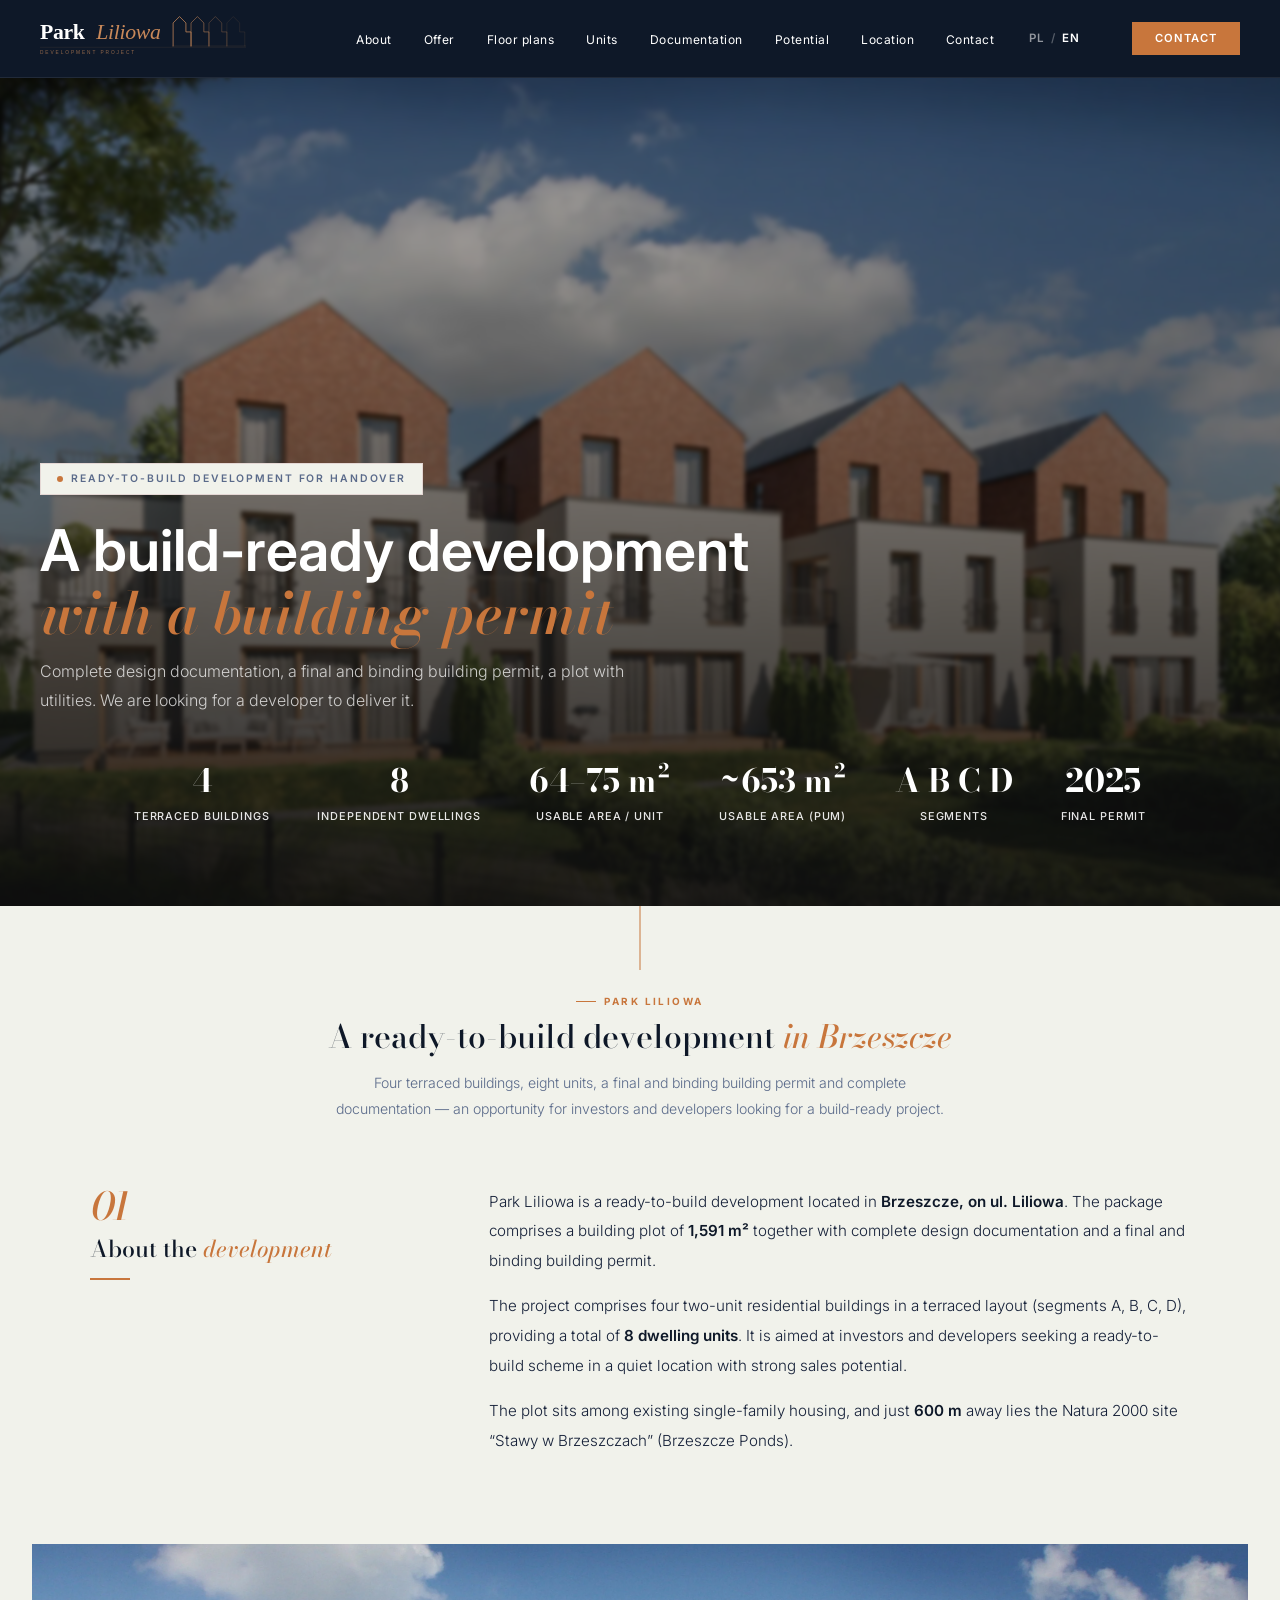
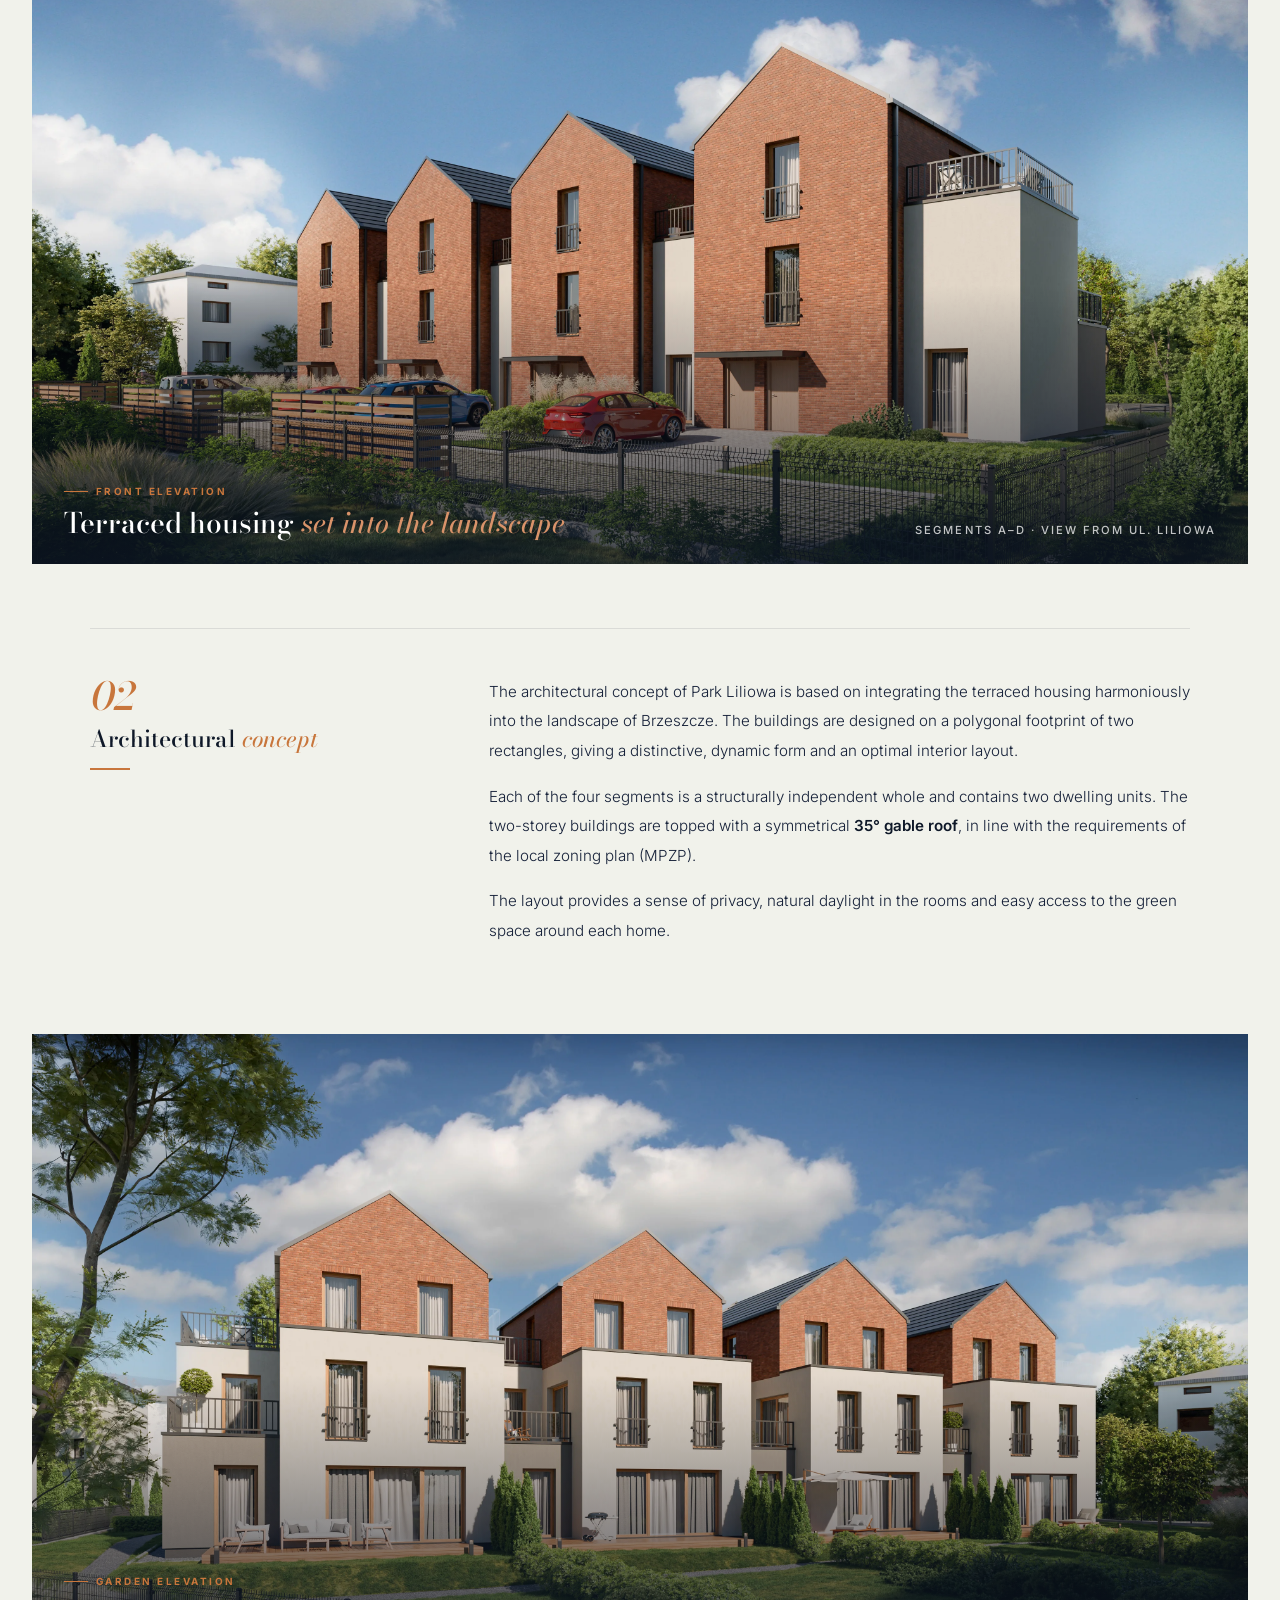
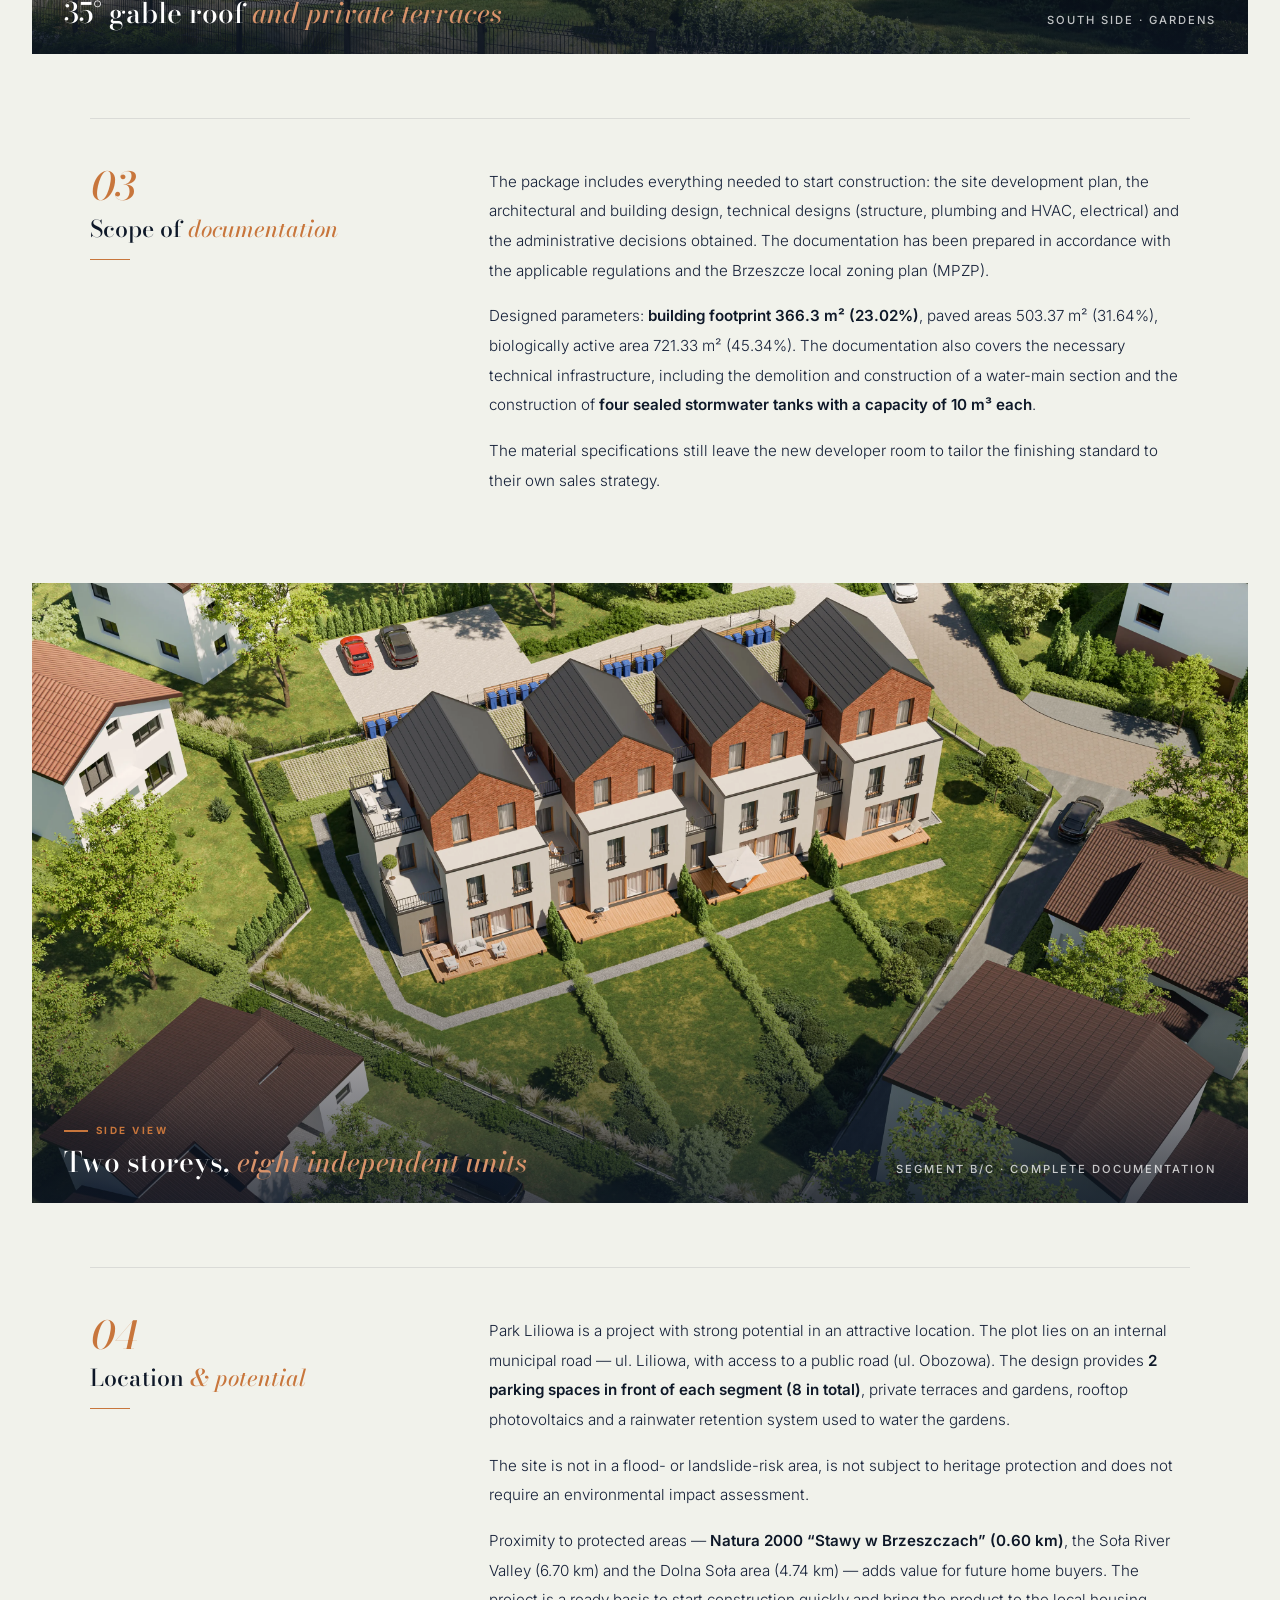
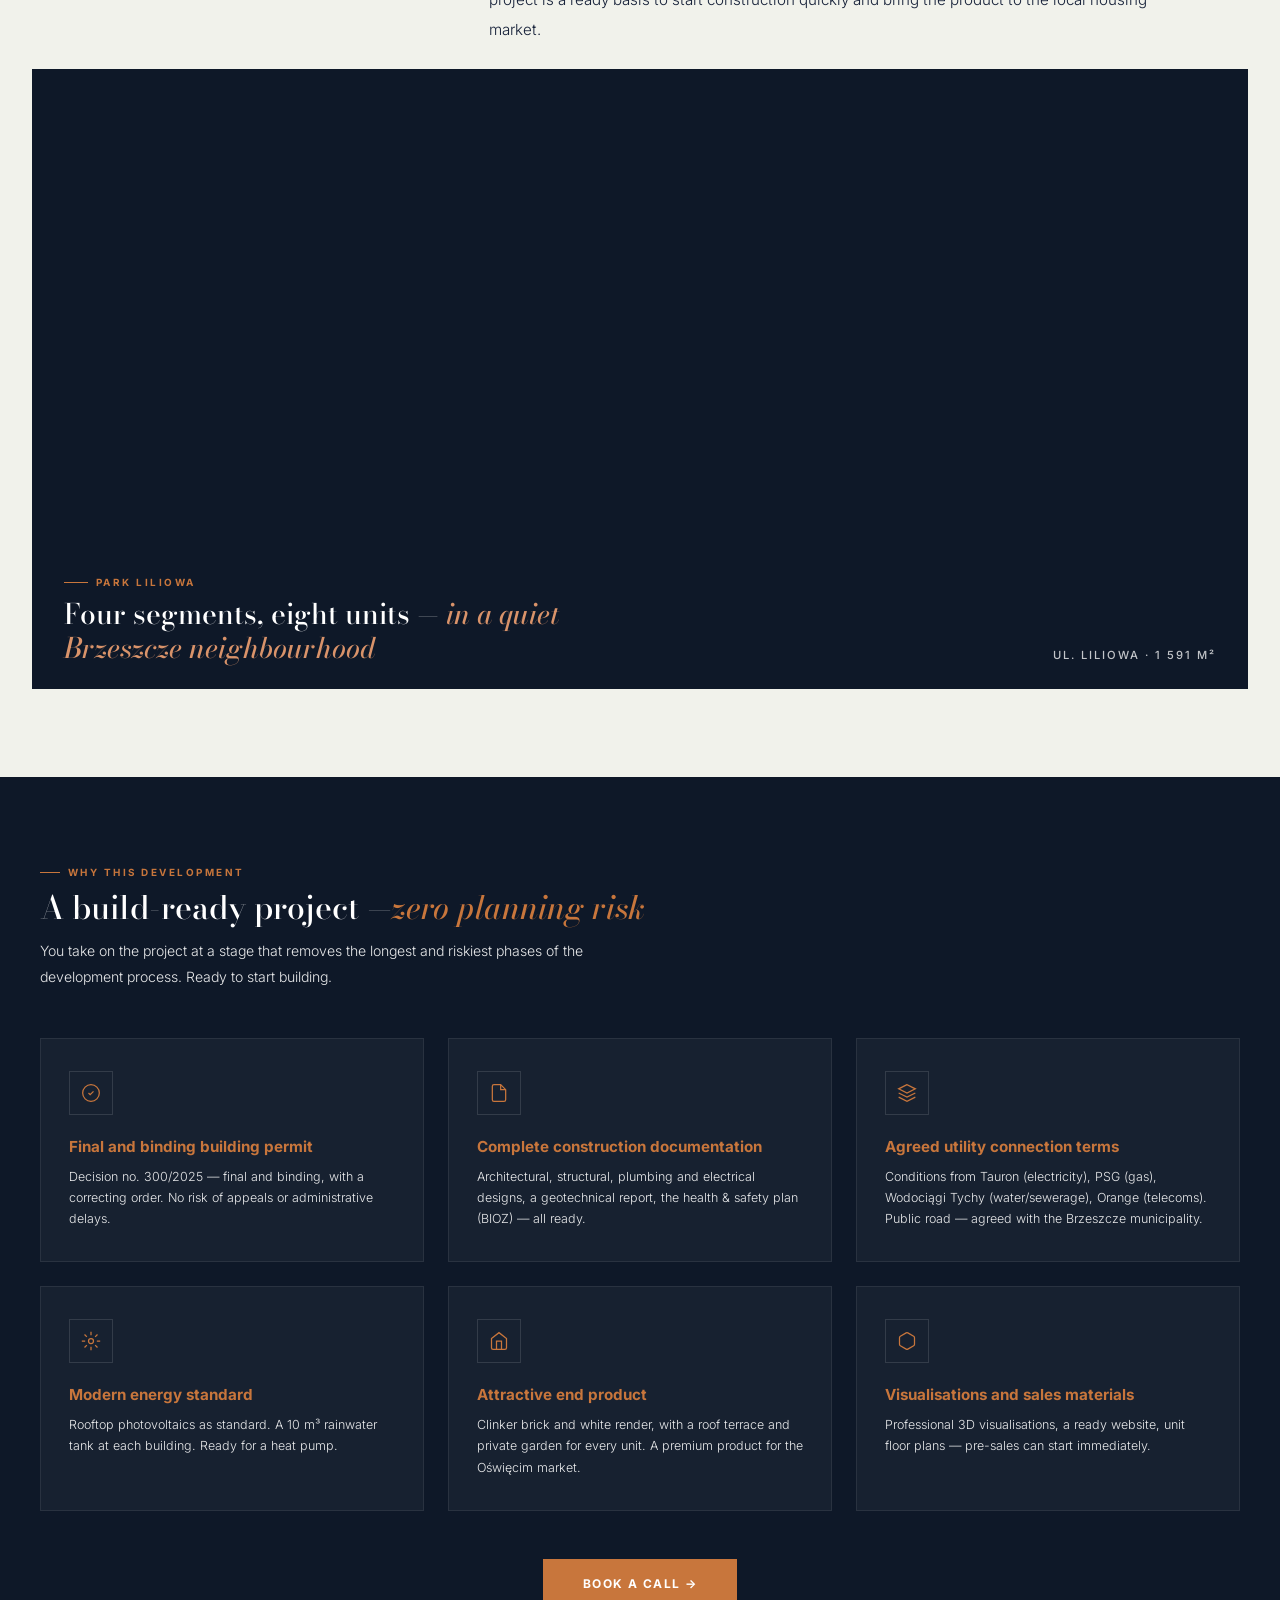
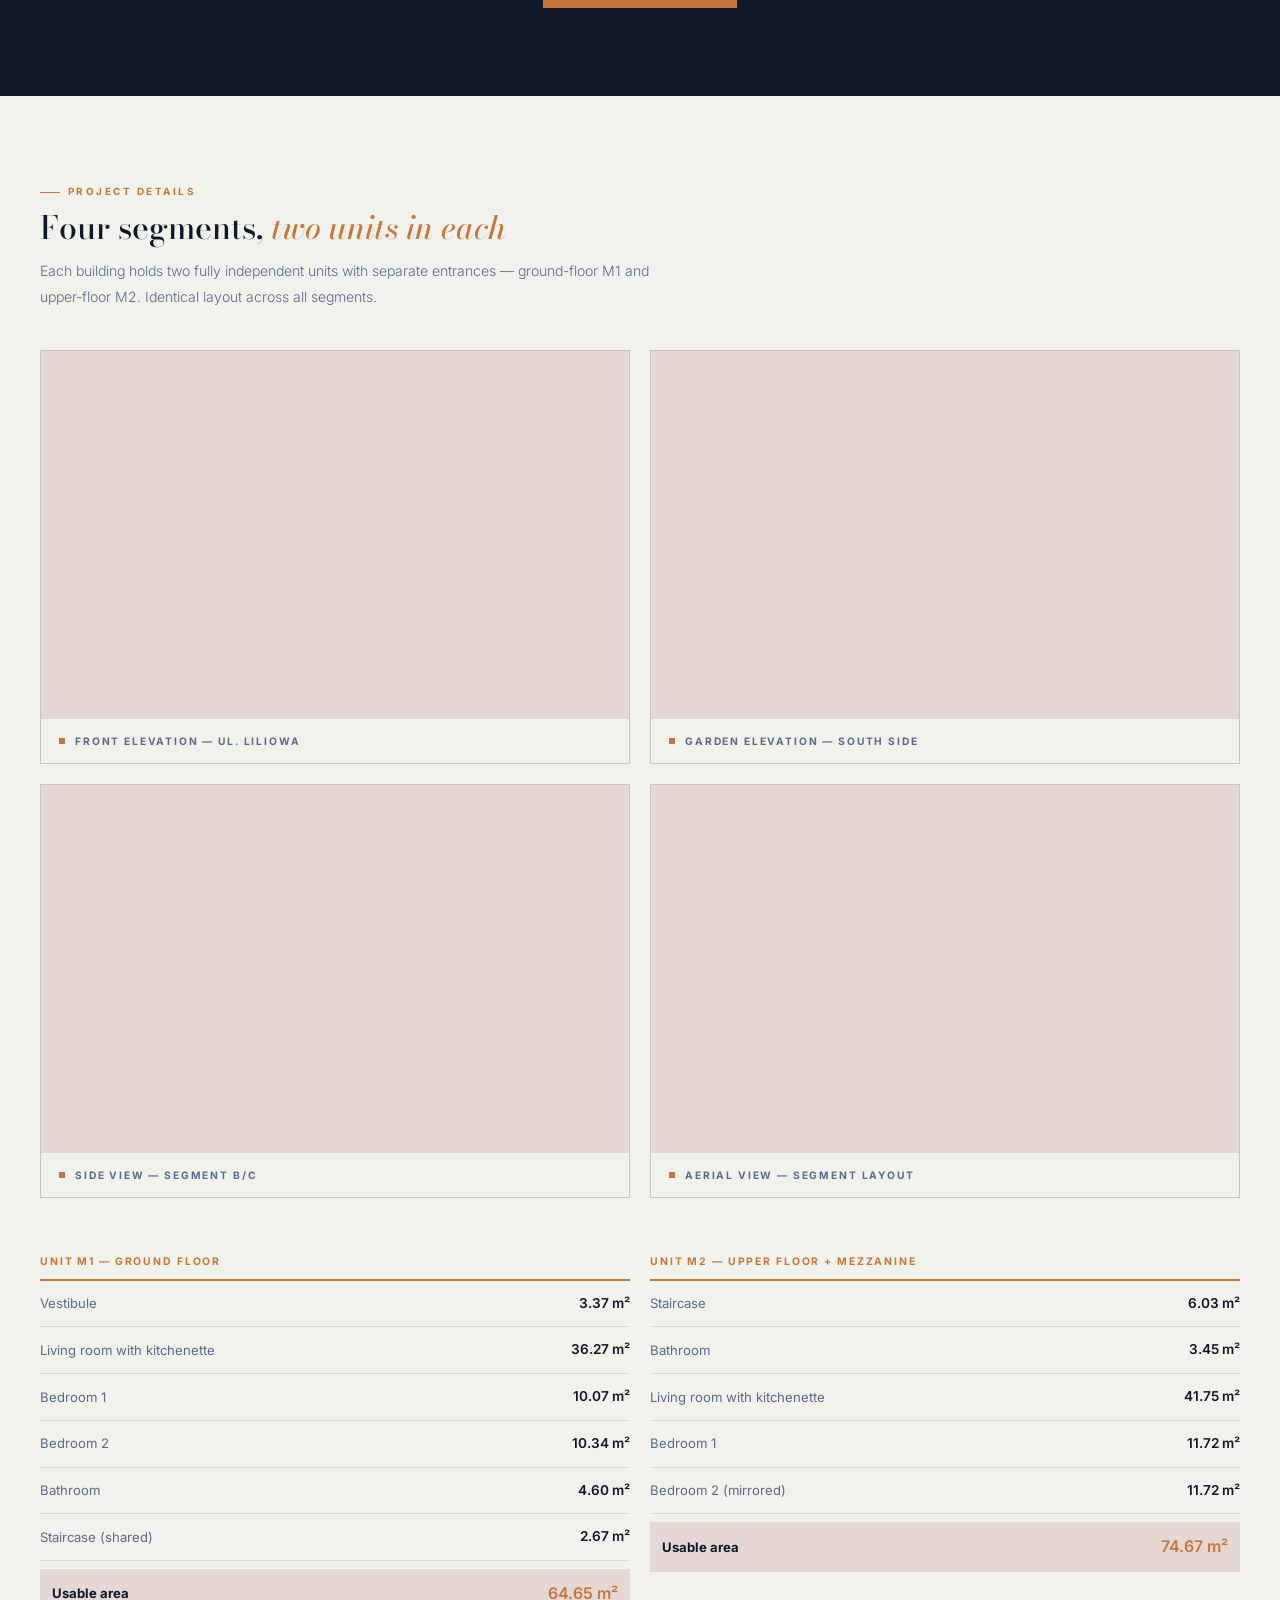
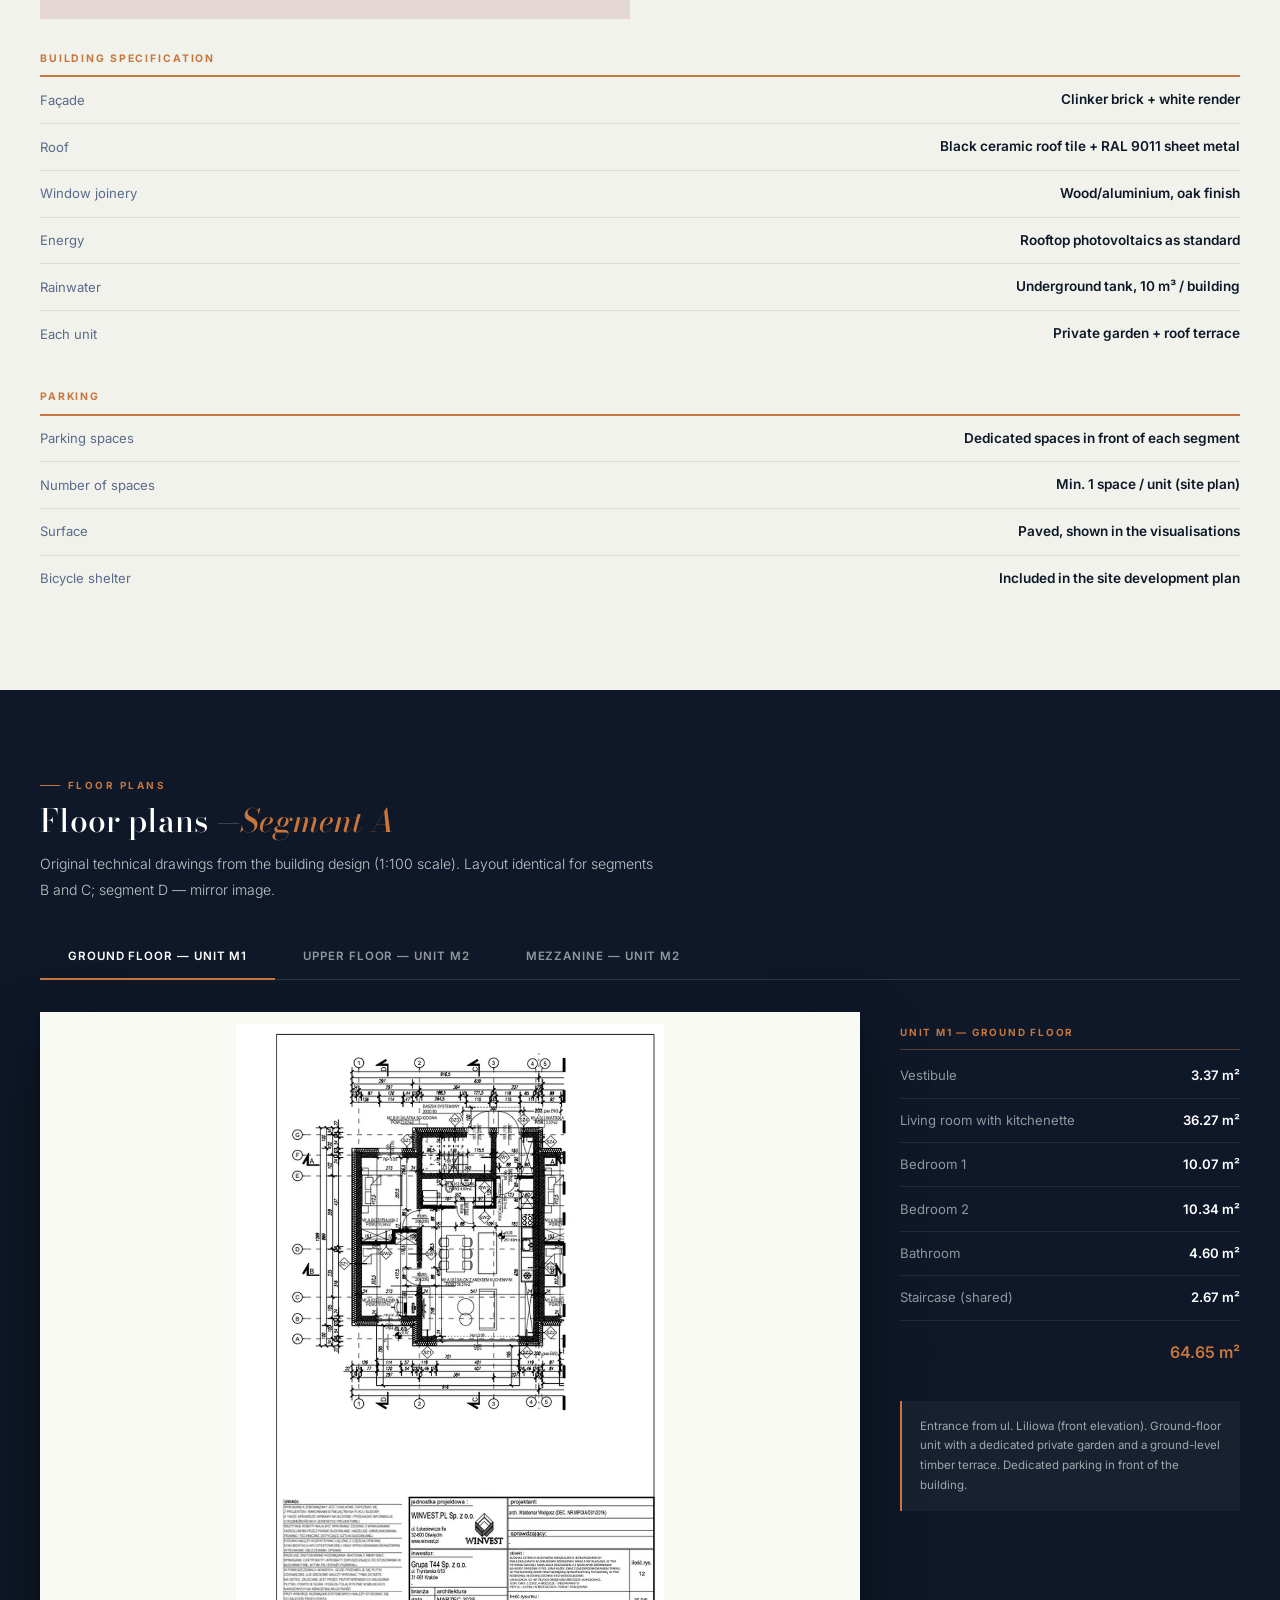
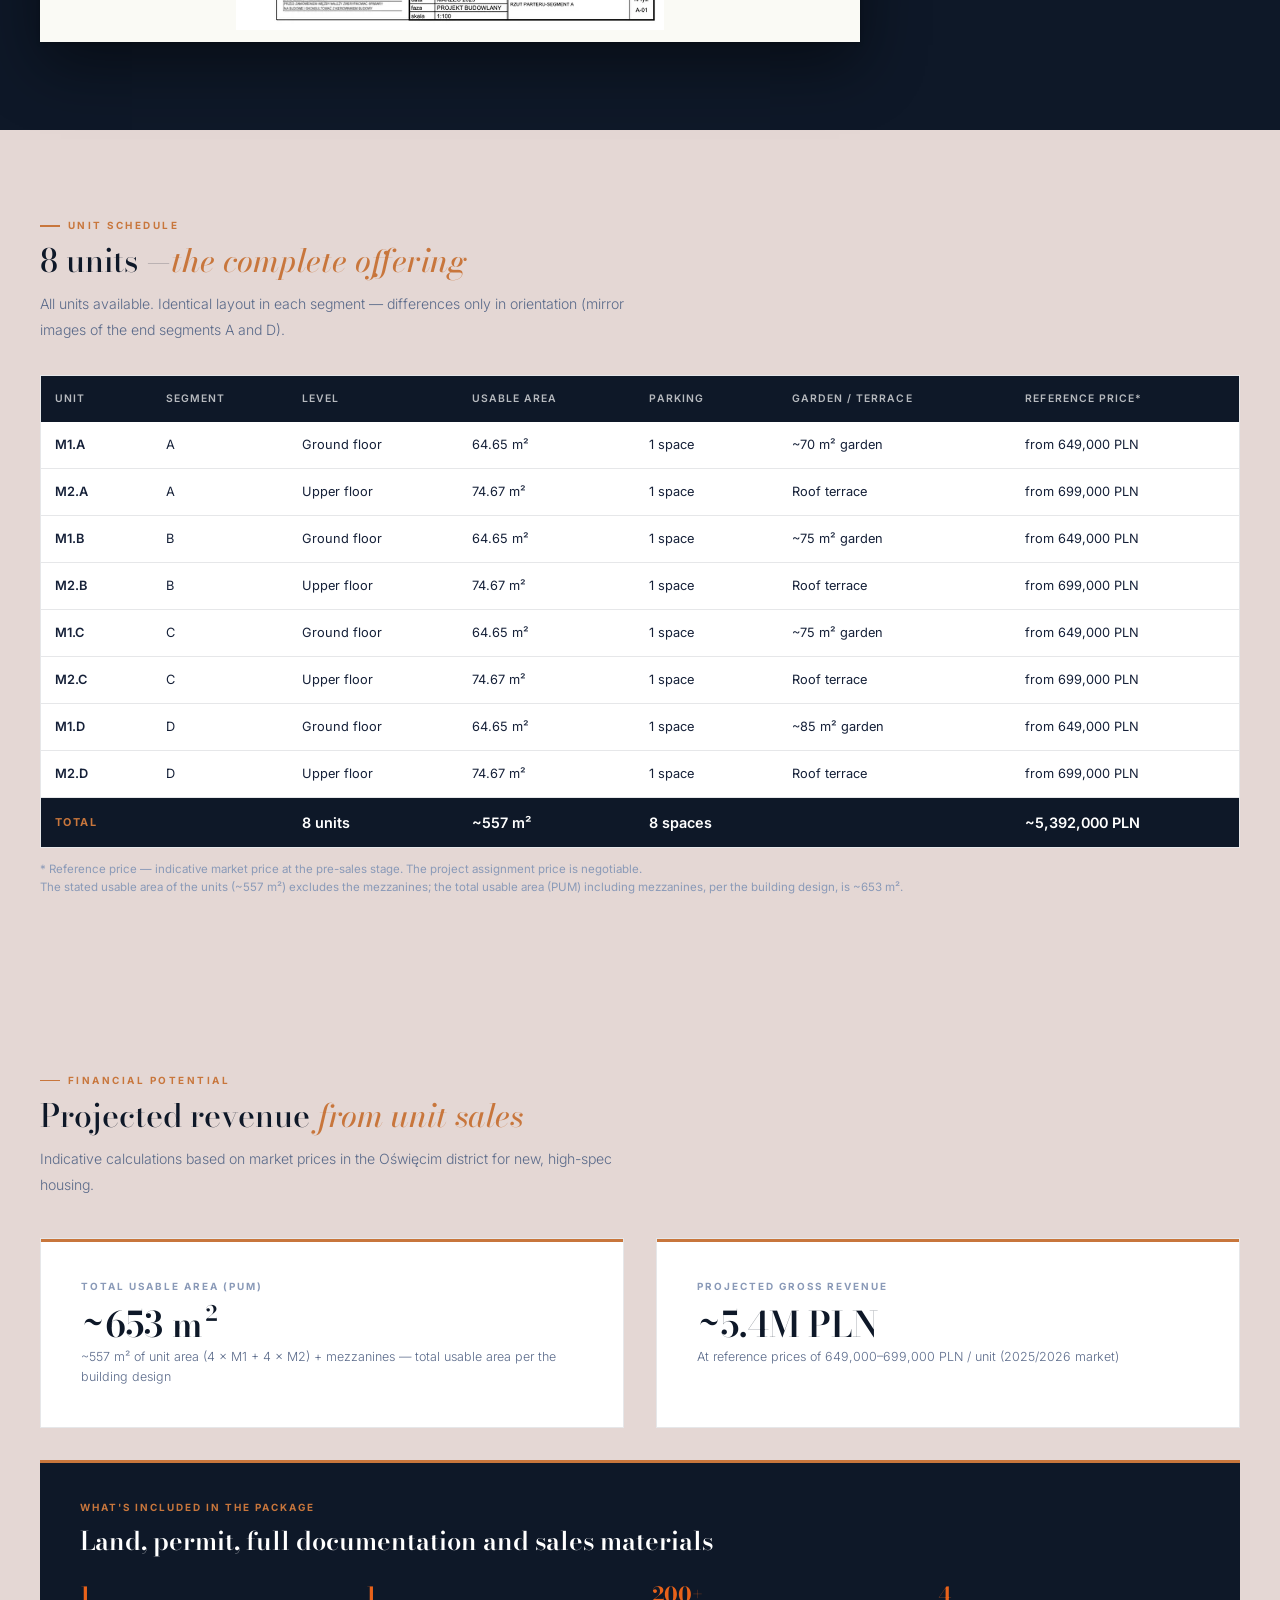
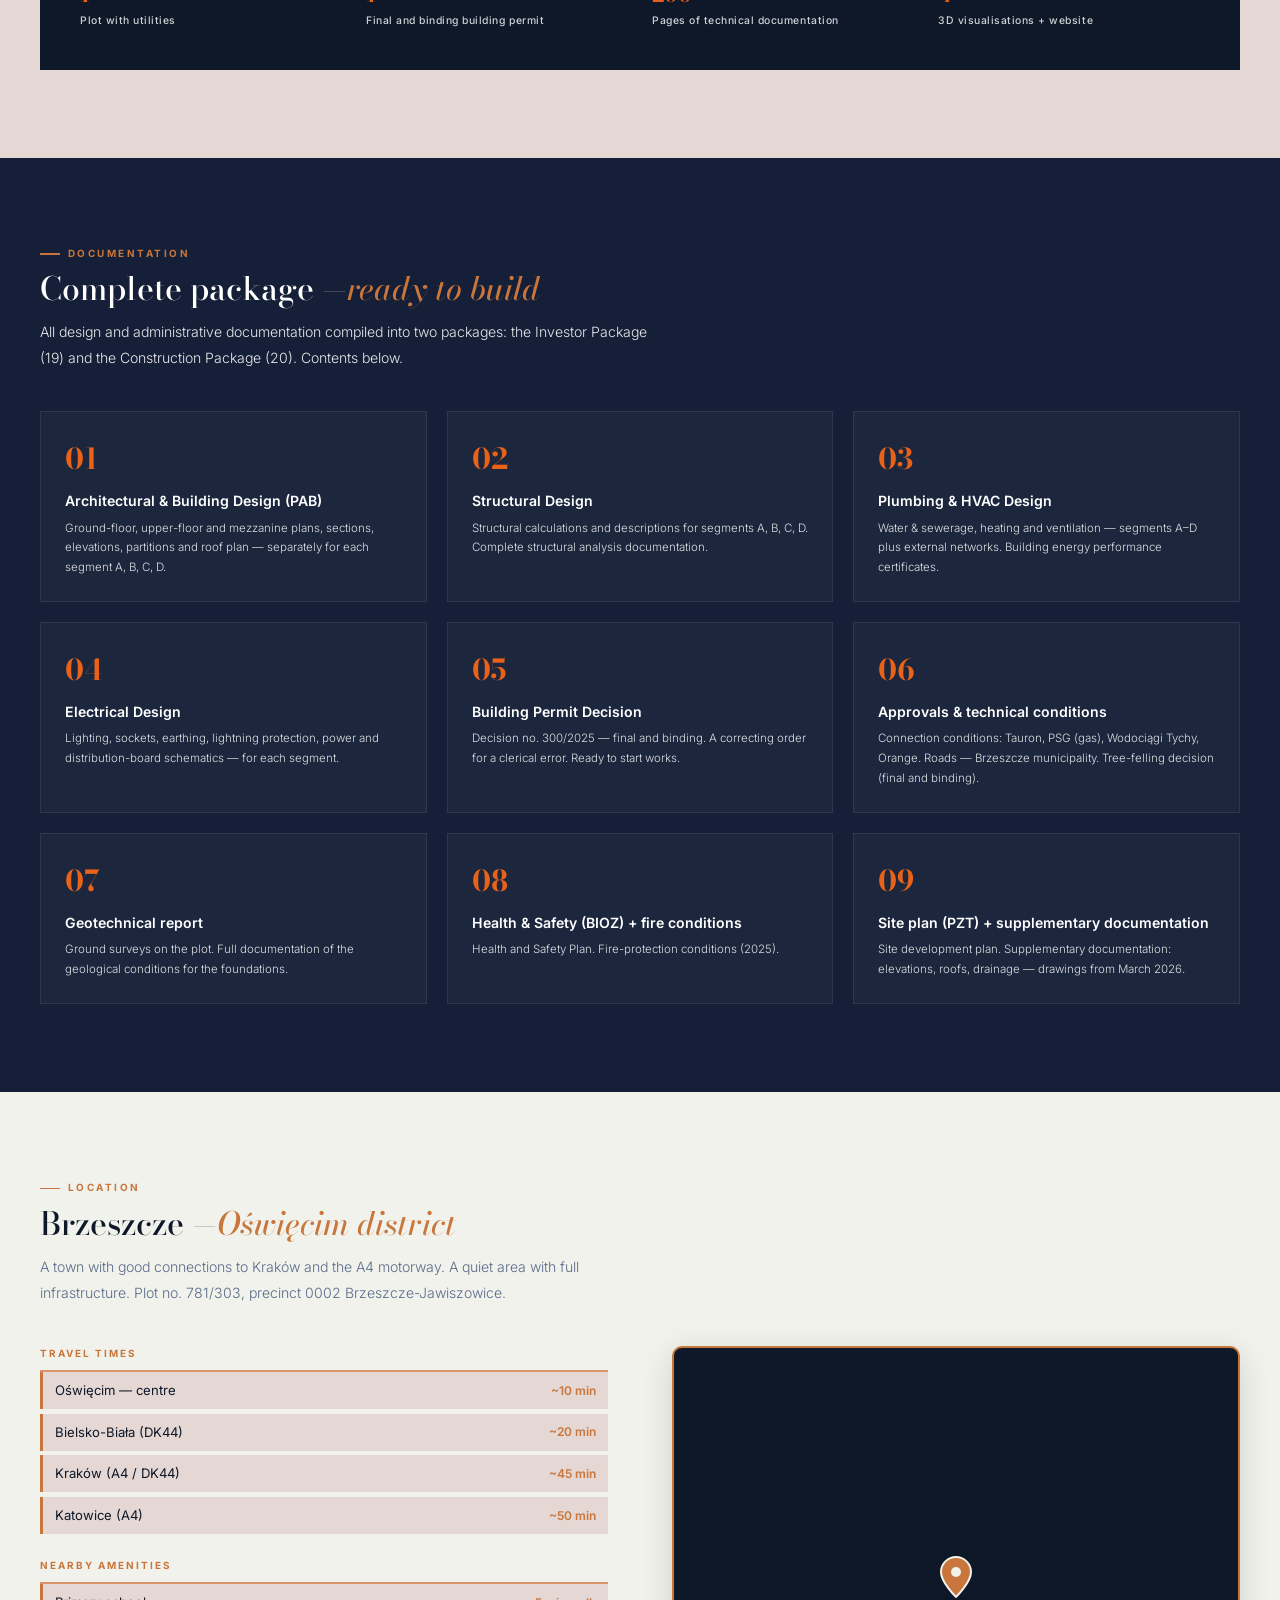
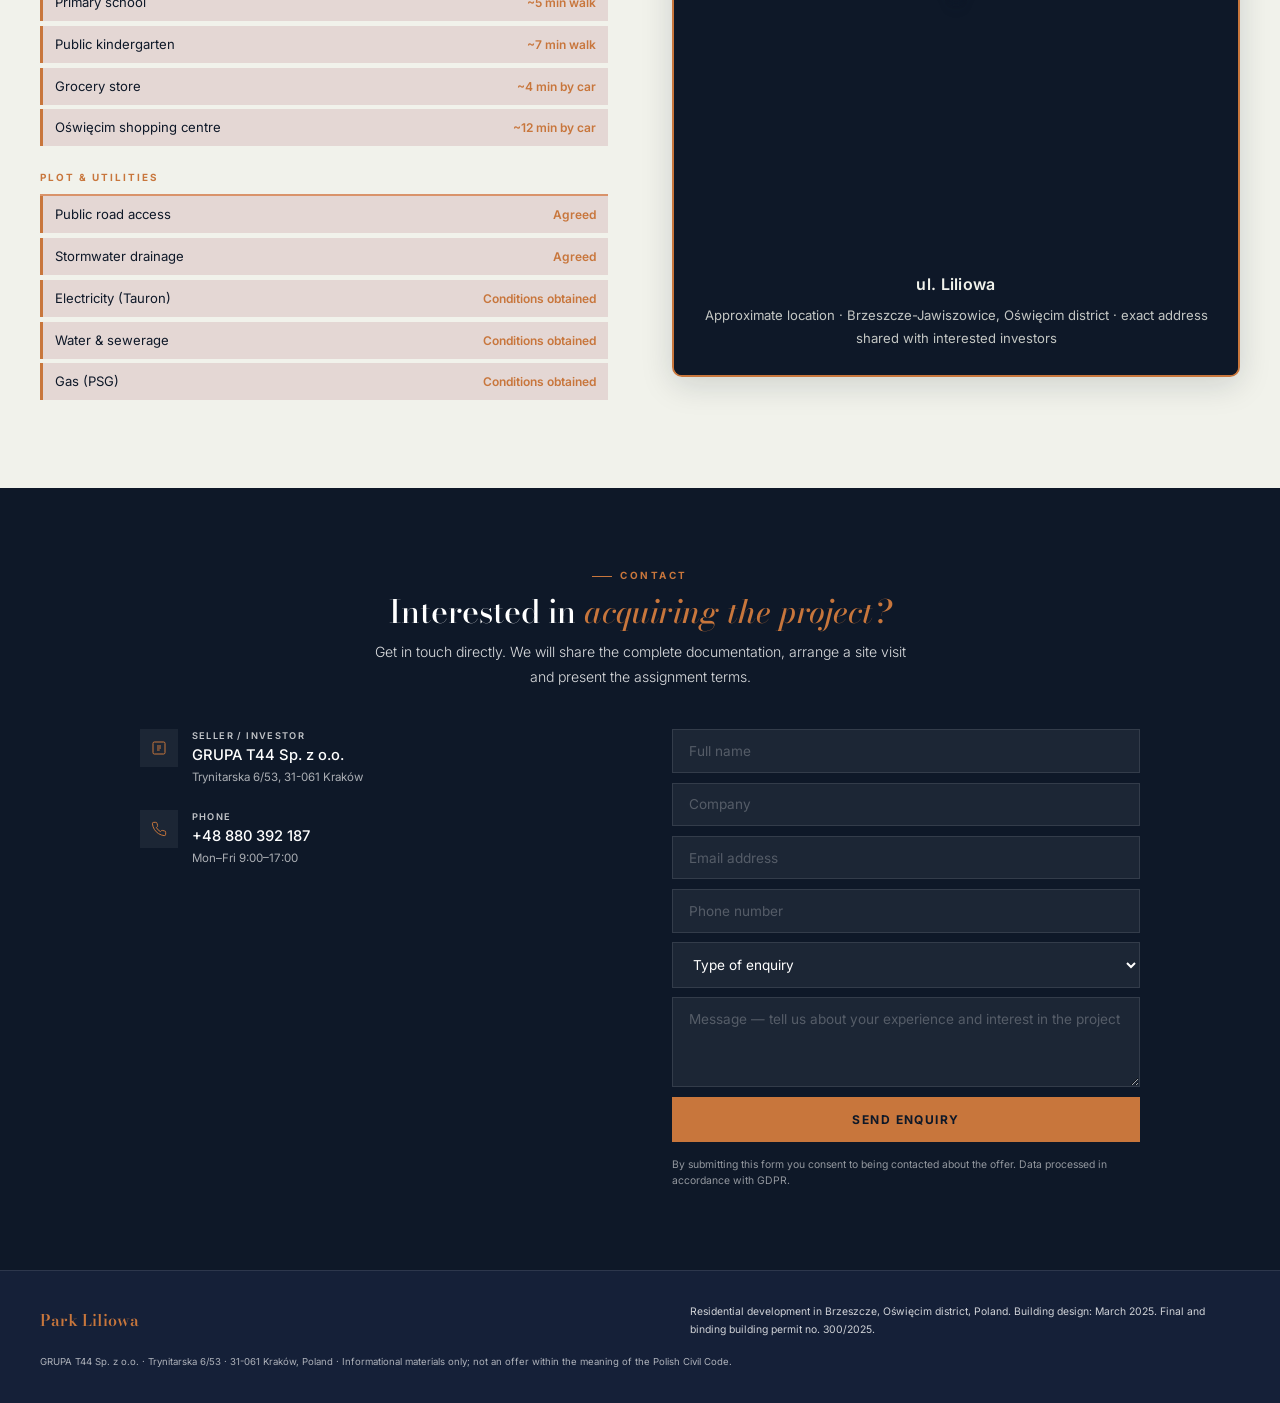
==== commit 52269e76: "Site: add NIP, drop joint-venture option, tidy company name and EN copy - PL footer: NIP 676-26-73-9" ====
--- a/en/index.html
+++ b/en/index.html
@@ -1,4 +1,4 @@
-<!DOCTYPE html><html lang="en"><head><meta charset="UTF-8"><meta name="viewport" content="width=device-width, initial-scale=1.0"><title>Park Liliowa — ready-to-build development project for sale · Brzeszcze, Poland</title><meta name="description" content="Ready-to-build residential development for sale in Brzeszcze, Poland: final and binding building permit no. 300/2025, complete documentation, plot with utilities. 4 terraced buildings, 8 units, ~653 m² usable area. Assignment / JV / general contractor."><meta name="robots" content="index, follow"><link rel="preload" as="image" href="/assets/images/hero-bg.webp" fetchpriority="high"><link rel="canonical" href="https://parkliliowa.pl/en/"><link rel="alternate" hreflang="pl" href="https://parkliliowa.pl/"><link rel="alternate" hreflang="en" href="https://parkliliowa.pl/en/"><link rel="alternate" hreflang="x-default" href="https://parkliliowa.pl/"><meta property="og:type" content="website"><meta property="og:title" content="Park Liliowa — Ready-to-Build Development for Sale"><meta property="og:description" content="Final and binding building permit no. 300/2025, complete documentation, plot with utilities. A ready development to build out in Brzeszcze, Poland."><meta property="og:url" content="https://parkliliowa.pl/en/"><meta property="og:site_name" content="Park Liliowa"><meta property="og:locale" content="en_GB"><meta property="og:locale:alternate" content="pl_PL"><meta property="og:image" content="https://parkliliowa.pl/assets/images/og.jpg"><meta property="og:image:secure_url" content="https://parkliliowa.pl/assets/images/og.jpg"><meta property="og:image:type" content="image/jpeg"><meta property="og:image:width" content="1200"><meta property="og:image:height" content="630"><meta property="og:image:alt" content="Park Liliowa — ready-to-build development for sale, Brzeszcze, Poland"><meta name="twitter:card" content="summary_large_image"><meta name="twitter:title" content="Park Liliowa — ready-to-build development for sale"><meta name="twitter:description" content="Final building permit no. 300/2025, complete documentation, plot with utilities. 8 units, ~653 m² usable area, Brzeszcze, Poland."><meta name="twitter:image" content="https://parkliliowa.pl/assets/images/og.jpg"><link rel="preconnect" href="https://fonts.googleapis.com"><link rel="preconnect" href="https://fonts.gstatic.com" crossorigin><link href="https://fonts.googleapis.com/css2?family=Bodoni+Moda:ital,wght@0,400;0,500;0,600;0,700;1,400;1,600&family=Inter:wght@300;400;500;600;700&display=swap" rel="stylesheet" media="print" onload="this.media='all'"><noscript><link href="https://fonts.googleapis.com/css2?family=Bodoni+Moda:ital,wght@0,400;0,500;0,600;0,700;1,400;1,600&family=Inter:wght@300;400;500;600;700&display=swap" rel="stylesheet"></noscript><style>
+<!DOCTYPE html><html lang="en"><head><meta charset="UTF-8"><meta name="viewport" content="width=device-width, initial-scale=1.0"><title>Park Liliowa — ready-to-build development project for sale · Brzeszcze, Poland</title><meta name="description" content="Ready-to-build residential development for sale in Brzeszcze, Poland: final and binding building permit no. 300/2025, complete documentation, plot with utilities. 4 terraced buildings, 8 units, ~653 m² usable area. Assignment / general contractor."><meta name="robots" content="index, follow"><link rel="preload" as="image" href="/assets/images/hero-bg.webp" fetchpriority="high"><link rel="canonical" href="https://parkliliowa.pl/en/"><link rel="alternate" hreflang="pl" href="https://parkliliowa.pl/"><link rel="alternate" hreflang="en" href="https://parkliliowa.pl/en/"><link rel="alternate" hreflang="x-default" href="https://parkliliowa.pl/"><meta property="og:type" content="website"><meta property="og:title" content="Park Liliowa — Ready-to-Build Development for Sale"><meta property="og:description" content="Final and binding building permit no. 300/2025, complete documentation, plot with utilities. A build-ready development in Brzeszcze, Poland."><meta property="og:url" content="https://parkliliowa.pl/en/"><meta property="og:site_name" content="Park Liliowa"><meta property="og:locale" content="en_GB"><meta property="og:locale:alternate" content="pl_PL"><meta property="og:image" content="https://parkliliowa.pl/assets/images/og.jpg"><meta property="og:image:secure_url" content="https://parkliliowa.pl/assets/images/og.jpg"><meta property="og:image:type" content="image/jpeg"><meta property="og:image:width" content="1200"><meta property="og:image:height" content="630"><meta property="og:image:alt" content="Park Liliowa — ready-to-build development for sale, Brzeszcze, Poland"><meta name="twitter:card" content="summary_large_image"><meta name="twitter:title" content="Park Liliowa — ready-to-build development for sale"><meta name="twitter:description" content="Final building permit no. 300/2025, complete documentation, plot with utilities. 8 units, ~653 m² usable area, Brzeszcze, Poland."><meta name="twitter:image" content="https://parkliliowa.pl/assets/images/og.jpg"><link rel="preconnect" href="https://fonts.googleapis.com"><link rel="preconnect" href="https://fonts.gstatic.com" crossorigin><link href="https://fonts.googleapis.com/css2?family=Bodoni+Moda:ital,wght@0,400;0,500;0,600;0,700;1,400;1,600&family=Inter:wght@300;400;500;600;700&display=swap" rel="stylesheet" media="print" onload="this.media='all'"><noscript><link href="https://fonts.googleapis.com/css2?family=Bodoni+Moda:ital,wght@0,400;0,500;0,600;0,700;1,400;1,600&family=Inter:wght@300;400;500;600;700&display=swap" rel="stylesheet"></noscript><style>
 *,*::before,*::after{margin:0;padding:0;box-sizing:border-box}
 :root{
   /* Liliowa Park brand palette */
@@ -373,7 +373,7 @@
   },
   "seller": {
     "@type": "Organization",
-    "name": "GRUPA T44 SP. Z. O. O.",
+    "name": "GRUPA T44 Sp. z o.o.",
     "address": {
       "@type": "PostalAddress",
       "streetAddress": "Trynitarska 6/53",
@@ -384,7 +384,7 @@
     "telephone": "+48880392187"
   }
 }
-</script><script async src="https://www.googletagmanager.com/gtag/js?id=G-PK3Y3Y2Q5E"></script><script>window.dataLayer=window.dataLayer||[];function gtag(){dataLayer.push(arguments)}gtag('js',new Date());gtag('config','G-PK3Y3Y2Q5E')</script></head><body><nav><div class="nav-in"><a href="#" class="nav-brand" aria-label="Back to top" onclick="event.preventDefault();window.scrollTo({top:0,behavior:'smooth'});"><svg xmlns="http://www.w3.org/2000/svg" viewBox="0 0 440 75" style="height:48px;width:auto;display:block" role="img" aria-label="Park Liliowa — Development Project"><title>Park Liliowa</title><text x="0" y="39" font-family="Georgia, serif" font-size="34" font-weight="700" fill="#ffffff" letter-spacing="-0.5">Park</text><text x="88" y="39" font-family="Georgia, serif" font-size="34" font-weight="400" fill="#c9895a" letter-spacing="-0.5" font-style="italic">Liliowa</text><path d="M208 50 L208 14 L218 4 L228 14 L228 28 L236 28 L236 50" stroke="#c9895a" stroke-width="1.4" stroke-linejoin="round" stroke-linecap="round" fill="none" opacity="0.85"/><path d="M236 50 L236 14 L246 4 L256 14 L256 28 L264 28 L264 50" stroke="#c9895a" stroke-width="1.4" stroke-linejoin="round" stroke-linecap="round" fill="none" opacity="0.58"/><path d="M264 50 L264 14 L274 4 L284 14 L284 28 L292 28 L292 50" stroke="#c9895a" stroke-width="1.4" stroke-linejoin="round" stroke-linecap="round" fill="none" opacity="0.33"/><path d="M292 50 L292 14 L302 4 L312 14 L312 28 L320 28 L320 50" stroke="#c9895a" stroke-width="1.4" stroke-linejoin="round" stroke-linecap="round" fill="none" opacity="0.13"/><line x1="206" y1="50" x2="322" y2="50" stroke="#c9895a" stroke-width="0.6" opacity="0.3"/><line x1="0" y1="52" x2="322" y2="52" stroke="#c9895a" stroke-width="0.5" opacity="0.3"/><text x="0" y="63" font-family="Arial, sans-serif" font-size="7.5" fill="#c9895a" letter-spacing="3" opacity="0.7">DEVELOPMENT PROJECT</text></svg></a><ul class="nav-links"><li><a href="#o-inwestycji">About</a></li><li><a href="#oferta">Offer</a></li><li><a href="#rzuty">Floor plans</a></li><li><a href="#lokale">Units</a></li><li><a href="#dokumentacja">Documentation</a></li><li><a href="#finanse">Potential</a></li><li><a href="#lokalizacja">Location</a></li><li><a href="#kontakt">Contact</a></li></ul><div class="lang-switch" style="display:flex;gap:0.4rem;align-items:center;margin-right:1.1rem;font-size:0.72rem;font-weight:600;letter-spacing:0.08em"><a href="/" hreflang="pl" style="color:rgba(255,255,255,0.55);text-decoration:none;transition:color 0.2s" onmouseover="this.style.color='#c8763c'" onmouseout="this.style.color='rgba(255,255,255,0.55)'">PL</a><span style="color:rgba(255,255,255,0.3)">/</span><span style="color:#fff">EN</span></div><button class="nav-cta" onclick="document.getElementById('kontakt').scrollIntoView({behavior:'smooth'})">Contact</button></div></nav><section class="hero"><div class="hero-bg" aria-hidden="true"></div><div class="hero-content"><div class="hero-badge"><div class="hero-dot"></div><span>Ready-to-build development for takeover</span></div><h1>A ready development<br><em>with a building permit</em></h1><p class="hero-sub">Complete design documentation, a final and binding building permit, a plot with utilities. We are looking for a developer to build it out.</p><div class="hero-stats"><div class="hstat"><div class="hstat-val">4</div><div class="hstat-label">Terraced buildings</div></div><div class="hstat"><div class="hstat-val">8</div><div class="hstat-label">Independent dwellings</div></div><div class="hstat"><div class="hstat-val">64–75 m²</div><div class="hstat-label">Usable area / unit</div></div><div class="hstat"><div class="hstat-val">~653 m²</div><div class="hstat-label">Usable area (PUM)</div></div><div class="hstat"><div class="hstat-val">A B C D</div><div class="hstat-label">Segments</div></div><div class="hstat"><div class="hstat-val">2025</div><div class="hstat-label">Final permit</div></div></div></div></section><section class="sec story" id="o-inwestycji"><div class="si"><div class="story-intro reveal"><div class="eyebrow">Park Liliowa</div><h2 class="h2">A ready-to-build investment project <em>in Brzeszcze</em></h2><p class="desc">Four terraced buildings, eight units, a final and binding building permit and complete documentation — an offer prepared for investors and developers looking for a project ready to build.</p></div><div class="story-blocks"><div class="story-block reveal"><div class="story-block-label"><div class="story-num">01</div><div class="story-title">About the <em>investment</em></div><div class="story-rule"></div></div><div class="story-body"><p>Park Liliowa is a ready-to-build investment project located in <strong>Brzeszcze, on ul. Liliowa</strong>. The offer comprises a building plot of <strong>1,591 m²</strong> together with complete design documentation and a final and binding building permit.</p><p>The project comprises four two-unit residential buildings in a terraced layout (segments A, B, C, D), providing a total of <strong>8 dwelling units</strong>. It is aimed at investors and developers seeking a ready-to-build scheme in a quiet location with strong sales potential.</p><p>The plot sits among existing single-family housing, and just <strong>600 m</strong> away lies the Natura 2000 site “Stawy w Brzeszczach” (Brzeszcze Ponds).</p></div></div><div class="story-break reveal"><div class="story-break-inner"><figure><img src="/assets/images/viz-01.webp" srcset="/assets/images/viz-01-400w.webp 400w, /assets/images/viz-01-800w.webp 800w, /assets/images/viz-01-1200w.webp 1200w, /assets/images/viz-01.webp 1920w" sizes="100vw" loading="lazy" decoding="async" alt="Park Liliowa — front elevation"><figcaption><div><div class="story-break-label">Front elevation</div><div class="story-break-title">Terraced housing <em>set into the landscape</em></div></div><div class="story-break-meta">Segments A–D · view from ul. Liliowa</div></figcaption></figure></div></div><div class="story-block reveal"><div class="story-block-label"><div class="story-num">02</div><div class="story-title">Architectural <em>concept</em></div><div class="story-rule"></div></div><div class="story-body"><p>The architectural concept of Park Liliowa is based on harmoniously fitting the terraced housing into the landscape of Brzeszcze. The buildings are designed on a polygonal footprint of two rectangles, giving an interesting, dynamic form and an optimal interior layout.</p><p>Each of the four segments is a structurally independent whole and contains two dwelling units. The two-storey buildings are topped with a symmetrical <strong>35° gable roof</strong>, in line with the requirements of the local zoning plan (MPZP).</p><p>The layout provides a sense of privacy, natural daylight to the rooms and easy access to the green space around each home.</p></div></div><div class="story-break reveal"><div class="story-break-inner"><figure><img src="/assets/images/viz-02.webp" srcset="/assets/images/viz-02-400w.webp 400w, /assets/images/viz-02-800w.webp 800w, /assets/images/viz-02-1200w.webp 1200w, /assets/images/viz-02.webp 1920w" sizes="100vw" loading="lazy" decoding="async" alt="Park Liliowa — garden elevation"><figcaption><div><div class="story-break-label">Garden elevation</div><div class="story-break-title">35° gable roof <em>and private terraces</em></div></div><div class="story-break-meta">South side · gardens</div></figcaption></figure></div></div><div class="story-block reveal"><div class="story-block-label"><div class="story-num">03</div><div class="story-title">Scope of <em>documentation</em></div><div class="story-rule"></div></div><div class="story-body"><p>The offer includes the full package needed to start construction: the site development plan, the architectural and building design, technical designs (structure, plumbing and HVAC, electrical) and the administrative decisions obtained. The documentation has been prepared in accordance with the applicable regulations and the Brzeszcze local zoning plan (MPZP).</p><p>Designed parameters: <strong>building footprint 366.3 m² (23.02%)</strong>, paved areas 503.37 m² (31.64%), biologically active area 721.33 m² (45.34%). The documentation also covers the necessary technical infrastructure, including the demolition and construction of a water-main section and the construction of <strong>four sealed stormwater tanks with a capacity of 10 m³ each</strong>.</p><p>The specific material choices leave the incoming investor room to tailor the finishing standard to their own sales strategy.</p></div></div><div class="story-break reveal"><div class="story-break-inner"><figure><img src="/assets/images/viz-3B.webp" srcset="/assets/images/viz-3B-400w.webp 400w, /assets/images/viz-3B-800w.webp 800w, /assets/images/viz-3B-1200w.webp 1200w, /assets/images/viz-3B.webp 1920w" sizes="100vw" loading="lazy" decoding="async" alt="Park Liliowa — side view"><figcaption><div><div class="story-break-label">Side view</div><div class="story-break-title">Two storeys, <em>eight independent units</em></div></div><div class="story-break-meta">Segment B/C · complete documentation</div></figcaption></figure></div></div><div class="story-block reveal"><div class="story-block-label"><div class="story-num">04</div><div class="story-title">Location <em>& potential</em></div><div class="story-rule"></div></div><div class="story-body"><p>Park Liliowa is a project with strong potential in an attractive location. The plot lies on an internal municipal road — ul. Liliowa, with access to a public road (ul. Obozowa). The design provides <strong>2 parking spaces in front of each segment (8 in total)</strong>, private terraces and gardens, rooftop photovoltaics and a rainwater retention system used to water the gardens.</p><p>The site is not in a flood- or landslide-risk area, is not subject to heritage protection and does not require an environmental impact assessment.</p><p>Proximity to protected areas — <strong>Natura 2000 “Stawy w Brzeszczach” (0.60 km)</strong>, the Soła River Valley (6.70 km) and the Dolna Soła area (4.74 km) — adds value for future home buyers. The project is a ready basis to start construction quickly and bring the product to the local housing market.</p></div></div></div><div class="story-break reveal" aria-hidden="false"><div class="story-break-inner"><figure><img src="/assets/images/viz-04.webp" srcset="/assets/images/viz-04-400w.webp 400w, /assets/images/viz-04-800w.webp 800w, /assets/images/viz-04-1200w.webp 1200w, /assets/images/viz-04.webp 1920w" sizes="100vw" loading="lazy" decoding="async" alt="Park Liliowa — aerial view"><figcaption><div><div class="story-break-label">Park Liliowa</div><div class="story-break-title">Four segments, eight units — <em>in a quiet Brzeszcze neighbourhood</em></div></div><div class="story-break-meta">ul. Liliowa · 1 591 m²</div></figcaption></figure></div></div></div></section><section class="sec value" id="oferta"><div class="si"><div class="eyebrow">Why this investment</div><h2 class="h2">A ready project —<em>zero planning risk</em></h2><p class="desc">You take over the project at a stage that removes the longest and riskiest phases of the development process. Ready to start building.</p><div class="val-grid reveal stagger"><div class="val-card"><div class="val-icon"><svg viewBox="0 0 24 24" fill="none" stroke-width="1.5"><path d="M9 12l2 2 4-4"/><path d="M12 22c5.523 0 10-4.477 10-10S17.523 2 12 2 2 6.477 2 12s4.477 10 10 10z"/></svg></div><div class="val-title">Final and binding building permit</div><div class="val-desc">Decision no. 300/2025 — final and binding, with a correcting order. No risk of appeals or administrative delays.</div></div><div class="val-card"><div class="val-icon"><svg viewBox="0 0 24 24" fill="none" stroke-width="1.5"><path d="M14 2H6a2 2 0 00-2 2v16a2 2 0 002 2h12a2 2 0 002-2V8z"/><polyline points="14 2 14 8 20 8"/></svg></div><div class="val-title">Complete construction documentation</div><div class="val-desc">Architectural, structural, plumbing and electrical designs, a geotechnical report, the health & safety plan (BIOZ) — all ready.</div></div><div class="val-card"><div class="val-icon"><svg viewBox="0 0 24 24" fill="none" stroke-width="1.5"><path d="M12 2L2 7l10 5 10-5-10-5z"/><path d="M2 17l10 5 10-5"/><path d="M2 12l10 5 10-5"/></svg></div><div class="val-title">Agreed utility connection terms</div><div class="val-desc">Conditions from Tauron (electricity), PSG (gas), Wodociągi Tychy (water/sewerage), Orange (telecoms). Public road — agreed with the Brzeszcze municipality.</div></div><div class="val-card"><div class="val-icon"><svg viewBox="0 0 24 24" fill="none" stroke-width="1.5"><circle cx="12" cy="12" r="3"/><path d="M12 1v4M12 19v4M4.22 4.22l2.83 2.83M16.95 16.95l2.83 2.83M1 12h4M19 12h4M4.22 19.78l2.83-2.83M16.95 7.05l2.83-2.83"/></svg></div><div class="val-title">Modern energy standard</div><div class="val-desc">Rooftop photovoltaics as standard. A 10 m³ rainwater tank at each building. Ready for a heat pump.</div></div><div class="val-card"><div class="val-icon"><svg viewBox="0 0 24 24" fill="none" stroke-width="1.5"><path d="M3 9l9-7 9 7v11a2 2 0 01-2 2H5a2 2 0 01-2-2z"/><polyline points="9 22 9 12 15 12 15 22"/></svg></div><div class="val-title">Attractive end product</div><div class="val-desc">Clinker brick + white render, a roof terrace + private garden with every unit. A premium product for the Oświęcim market.</div></div><div class="val-card"><div class="val-icon"><svg viewBox="0 0 24 24" fill="none" stroke-width="1.5"><path d="M21 16V8a2 2 0 00-1-1.73l-7-4a2 2 0 00-2 0l-7 4A2 2 0 003 8v8a2 2 0 001 1.73l7 4a2 2 0 002 0l7-4A2 2 0 0021 16z"/></svg></div><div class="val-title">Visualisations and sales materials</div><div class="val-desc">Professional 3D visualisations, a ready website, unit floor plans — pre-sales can start immediately.</div></div></div><div style="text-align:center;margin-top:3rem"><a href="#kontakt" class="val-cta">Book a call →</a></div></div></section><section class="sec" id="projekt"><div class="si"><div class="eyebrow">Project details</div><h2 class="h2">Four segments, <em>two units in each</em></h2><p class="desc">Each building holds two fully independent units with separate entrances — ground-floor M1 and upper-floor M2. Identical layout across all segments.</p><div class="gallery reveal"><div class="gal-item"><img src="/assets/images/viz-01.webp" srcset="/assets/images/viz-01-400w.webp 400w, /assets/images/viz-01-800w.webp 800w, /assets/images/viz-01-1200w.webp 1200w, /assets/images/viz-01.webp 1920w" sizes="(max-width: 600px) 100vw, (max-width: 1200px) 50vw, 800px" loading="lazy" decoding="async" alt="Front elevation"><div class="gal-label">Front elevation — ul. Liliowa</div></div><div class="gal-item"><img src="/assets/images/viz-02.webp" srcset="/assets/images/viz-02-400w.webp 400w, /assets/images/viz-02-800w.webp 800w, /assets/images/viz-02-1200w.webp 1200w, /assets/images/viz-02.webp 1920w" sizes="(max-width: 600px) 100vw, (max-width: 1200px) 50vw, 800px" loading="lazy" decoding="async" alt="Garden elevation"><div class="gal-label">Garden elevation — south side</div></div><div class="gal-item"><img src="/assets/images/viz-3B.webp" srcset="/assets/images/viz-3B-400w.webp 400w, /assets/images/viz-3B-800w.webp 800w, /assets/images/viz-3B-1200w.webp 1200w, /assets/images/viz-3B.webp 1920w" sizes="(max-width: 600px) 100vw, (max-width: 1200px) 50vw, 800px" loading="lazy" decoding="async" alt="Side view"><div class="gal-label">Side view — segment B/C</div></div><div class="gal-item"><img src="/assets/images/viz-04.webp" srcset="/assets/images/viz-04-400w.webp 400w, /assets/images/viz-04-800w.webp 800w, /assets/images/viz-04-1200w.webp 1200w, /assets/images/viz-04.webp 1920w" sizes="(max-width: 600px) 100vw, (max-width: 1200px) 50vw, 800px" loading="lazy" decoding="async" alt="Aerial view"><div class="gal-label">Aerial view — segment layout</div></div></div><div class="reveal" style="margin-top:2.5rem"><div style="display:grid;grid-template-columns:1fr 1fr;gap:1.25rem"><div><div class="spec-section" style="margin-top:0">Unit M1 — Ground floor</div><div class="spec-list"><div class="spec-row"><span class="spec-key">Vestibule</span><span class="spec-val">3.37 m²</span></div><div class="spec-row"><span class="spec-key">Living room with kitchenette</span><span class="spec-val">36.27 m²</span></div><div class="spec-row"><span class="spec-key">Bedroom 1</span><span class="spec-val">10.07 m²</span></div><div class="spec-row"><span class="spec-key">Bedroom 2</span><span class="spec-val">10.34 m²</span></div><div class="spec-row"><span class="spec-key">Bathroom</span><span class="spec-val">4.60 m²</span></div><div class="spec-row"><span class="spec-key">Staircase (shared)</span><span class="spec-val">2.67 m²</span></div><div class="spec-row" style="background:var(--bg2);padding:0.75rem;margin-top:0.5rem"><span class="spec-key" style="font-weight:700;color:var(--ink)">Usable area</span><span class="spec-val" style="font-size:1rem;color:var(--gold)">64.65 m²</span></div></div></div><div><div class="spec-section" style="margin-top:0">Unit M2 — Upper floor + mezzanine</div><div class="spec-list"><div class="spec-row"><span class="spec-key">Staircase</span><span class="spec-val">6.03 m²</span></div><div class="spec-row"><span class="spec-key">Bathroom</span><span class="spec-val">3.45 m²</span></div><div class="spec-row"><span class="spec-key">Living room with kitchenette</span><span class="spec-val">41.75 m²</span></div><div class="spec-row"><span class="spec-key">Bedroom 1</span><span class="spec-val">11.72 m²</span></div><div class="spec-row"><span class="spec-key">Bedroom 2 (mirrored)</span><span class="spec-val">11.72 m²</span></div><div class="spec-row" style="background:var(--bg2);padding:0.75rem;margin-top:0.5rem"><span class="spec-key" style="font-weight:700;color:var(--ink)">Usable area</span><span class="spec-val" style="font-size:1rem;color:var(--gold)">74.67 m²</span></div></div></div></div><div class="spec-section">Building specification</div><div class="spec-list"><div class="spec-row"><span class="spec-key">Façade</span><span class="spec-val">Clinker brick + white render</span></div><div class="spec-row"><span class="spec-key">Roof</span><span class="spec-val">Black ceramic roof tile + RAL 9011 sheet metal</span></div><div class="spec-row"><span class="spec-key">Window joinery</span><span class="spec-val">Wood/aluminium, oak finish</span></div><div class="spec-row"><span class="spec-key">Energy</span><span class="spec-val">Rooftop photovoltaics as standard</span></div><div class="spec-row"><span class="spec-key">Rainwater</span><span class="spec-val">Underground tank, 10 m³ / building</span></div><div class="spec-row"><span class="spec-key">Each unit</span><span class="spec-val">Private garden + roof terrace</span></div></div><div class="spec-section">Parking</div><div class="spec-list"><div class="spec-row"><span class="spec-key">Parking spaces</span><span class="spec-val">Dedicated spaces in front of each segment</span></div><div class="spec-row"><span class="spec-key">Number of spaces</span><span class="spec-val">Min. 1 space / unit (site plan)</span></div><div class="spec-row"><span class="spec-key">Surface</span><span class="spec-val">Paved, shown in the visualisations</span></div><div class="spec-row"><span class="spec-key">Bicycle shelter</span><span class="spec-val">Included in the site development plan</span></div></div></div></div></section><section class="sec plans-sec" id="rzuty"><div class="si"><div class="eyebrow">Floor plans</div><h2 class="h2">Floor plans —<em>Segment A</em></h2><p class="desc">Original technical drawings from the building design (1:100 scale). Layout identical for segments B and C; segment D — mirror image.</p><div class="plan-tabs"><button class="plan-tab on" onclick="showPlan('parter',this)">Ground floor — Unit M1</button><button class="plan-tab" onclick="showPlan('pietro',this)">Upper floor — Unit M2</button><button class="plan-tab" onclick="showPlan('antresola',this)">Mezzanine — Unit M2</button></div><div class="plan-pane on" id="plan-parter"><div class="plan-embed"><img src="/assets/images/image-6.webp" srcset="/assets/images/image-6-400w.webp 400w, /assets/images/image-6-800w.webp 800w, /assets/images/image-6.webp 989w" sizes="(max-width: 600px) 100vw, (max-width: 1200px) 50vw, 800px" width="989" height="1400" loading="lazy" decoding="async" alt="Ground-floor plan — Segment A"></div><div><div class="plan-meta"><div class="plan-meta-title">Unit M1 — Ground floor</div><div class="plan-meta-row"><span class="plan-meta-key">Vestibule</span><span class="plan-meta-val">3.37 m²</span></div><div class="plan-meta-row"><span class="plan-meta-key">Living room with kitchenette</span><span class="plan-meta-val">36.27 m²</span></div><div class="plan-meta-row"><span class="plan-meta-key">Bedroom 1</span><span class="plan-meta-val">10.07 m²</span></div><div class="plan-meta-row"><span class="plan-meta-key">Bedroom 2</span><span class="plan-meta-val">10.34 m²</span></div><div class="plan-meta-row"><span class="plan-meta-key">Bathroom</span><span class="plan-meta-val">4.60 m²</span></div><div class="plan-meta-row"><span class="plan-meta-key">Staircase (shared)</span><span class="plan-meta-val">2.67 m²</span></div><div class="plan-meta-row" style="border-top:2px solid var(--line);margin-top:0.25rem;padding-top:0.85rem"><span class="plan-meta-key" style="font-weight:700;color:var(--ink)">Usable area</span><span class="plan-meta-val" style="font-size:1rem;color:var(--gold)">64.65 m²</span></div></div><div class="plan-note">Entrance from ul. Liliowa (front elevation). Ground-floor unit with a dedicated private garden and a ground-level timber terrace. Dedicated parking in front of the building.</div></div></div><div class="plan-pane" id="plan-pietro"><div class="plan-embed"><img src="/assets/images/image-7.webp" srcset="/assets/images/image-7-400w.webp 400w, /assets/images/image-7-800w.webp 800w, /assets/images/image-7.webp 989w" sizes="(max-width: 600px) 100vw, (max-width: 1200px) 50vw, 800px" width="989" height="1400" loading="lazy" decoding="async" alt="First-floor plan — Segment A"></div><div><div class="plan-meta"><div class="plan-meta-title">Unit M2 — Upper floor</div><div class="plan-meta-row"><span class="plan-meta-key">Staircase</span><span class="plan-meta-val">6.03 m²</span></div><div class="plan-meta-row"><span class="plan-meta-key">Bathroom</span><span class="plan-meta-val">3.45 m²</span></div><div class="plan-meta-row"><span class="plan-meta-key">Living room with kitchenette</span><span class="plan-meta-val">41.75 m²</span></div><div class="plan-meta-row"><span class="plan-meta-key">Bedroom 1</span><span class="plan-meta-val">11.72 m²</span></div><div class="plan-meta-row"><span class="plan-meta-key">Bedroom 2 (mirrored)</span><span class="plan-meta-val">11.72 m²</span></div><div class="plan-meta-row" style="border-top:2px solid var(--line);margin-top:0.25rem;padding-top:0.85rem"><span class="plan-meta-key" style="font-weight:700;color:var(--ink)">Usable area</span><span class="plan-meta-val" style="font-size:1rem;color:var(--gold)">74.67 m²</span></div></div><div class="plan-note">Entrance via the staircase. Open-plan living area on the upper floor with access to the mezzanine. Upper-floor unit with a roof terrace and views over the surroundings.</div></div></div><div class="plan-pane" id="plan-antresola"><div class="plan-embed"><img src="/assets/images/image-8.webp" srcset="/assets/images/image-8-400w.webp 400w, /assets/images/image-8-800w.webp 800w, /assets/images/image-8.webp 989w" sizes="(max-width: 600px) 100vw, (max-width: 1200px) 50vw, 800px" width="989" height="1400" loading="lazy" decoding="async" alt="Mezzanine plan — Segment A"></div><div><div class="plan-meta"><div class="plan-meta-title">Unit M2 — Mezzanine / roof terrace</div><div class="plan-meta-row"><span class="plan-meta-key">Level</span><span class="plan-meta-val">Mezzanine above the living room</span></div><div class="plan-meta-row"><span class="plan-meta-key">Roof terrace</span><span class="plan-meta-val">Access from the mezzanine</span></div><div class="plan-meta-row"><span class="plan-meta-key">View</span><span class="plan-meta-val">Over the surroundings / south</span></div></div><div class="plan-note">The roof terrace is a unique added value of unit M2 — a relaxation space with views, accessed from the mezzanine level.</div></div></div></div></section><section class="sec units-sec" id="lokale"><div class="si"><div class="eyebrow">Unit schedule</div><h2 class="h2">8 units —<em>the full offer</em></h2><p class="desc">All units available. Identical layout in each segment — differences only in orientation (mirror images of the end segments A and D).</p><div class="units-wrap reveal"><table class="units-table"><thead><tr><th>Unit</th><th>Segment</th><th>Level</th><th>Usable area</th><th>Parking</th><th>Garden / terrace</th><th>Reference price*</th></tr></thead><tbody><tr><td class="unit-name">M1.A</td><td>A</td><td>Ground floor</td><td>64.65 m²</td><td>1 space</td><td>~70 m² garden</td><td>from 649,000 PLN</td></tr><tr><td class="unit-name">M2.A</td><td>A</td><td>Upper floor</td><td>74.67 m²</td><td>1 space</td><td>Roof terrace</td><td>from 699,000 PLN</td></tr><tr><td class="unit-name">M1.B</td><td>B</td><td>Ground floor</td><td>64.65 m²</td><td>1 space</td><td>~75 m² garden</td><td>from 649,000 PLN</td></tr><tr><td class="unit-name">M2.B</td><td>B</td><td>Upper floor</td><td>74.67 m²</td><td>1 space</td><td>Roof terrace</td><td>from 699,000 PLN</td></tr><tr><td class="unit-name">M1.C</td><td>C</td><td>Ground floor</td><td>64.65 m²</td><td>1 space</td><td>~75 m² garden</td><td>from 649,000 PLN</td></tr><tr><td class="unit-name">M2.C</td><td>C</td><td>Upper floor</td><td>74.67 m²</td><td>1 space</td><td>Roof terrace</td><td>from 699,000 PLN</td></tr><tr><td class="unit-name">M1.D</td><td>D</td><td>Ground floor</td><td>64.65 m²</td><td>1 space</td><td>~85 m² garden</td><td>from 649,000 PLN</td></tr><tr><td class="unit-name">M2.D</td><td>D</td><td>Upper floor</td><td>74.67 m²</td><td>1 space</td><td>Roof terrace</td><td>from 699,000 PLN</td></tr><tr class="total-row"><td class="total-label">Total</td><td></td><td>8 units</td><td>~557 m²</td><td>8 spaces</td><td></td><td>~5,392,000 PLN</td></tr></tbody></table></div><p style="font-size:0.72rem;color:var(--slate-xl);margin-top:0.75rem;line-height:1.6">* Reference price — indicative market price at the pre-sales stage. The project assignment price is negotiable.<br>The stated usable area of the units (~557 m²) excludes the mezzanines; the total usable area (PUM) including mezzanines, per the building design, is ~653 m².</p></div></section><section class="sec financial" id="finanse"><div class="si"><div class="eyebrow">Financial potential</div><h2 class="h2">Projected revenue <em>from unit sales</em></h2><p class="desc">Indicative calculations based on market prices in the Oświęcim district for new, high-standard housing.</p><div class="fin-grid reveal stagger"><div class="fin-card"><div class="fin-label">Total usable area (PUM)</div><div class="fin-value">~653 m²</div><div class="fin-note">~557 m² of unit area (4 × M1 + 4 × M2) + mezzanines — total usable area per the building design</div></div><div class="fin-card"><div class="fin-label">Projected gross revenue</div><div class="fin-value">~5.4M PLN</div><div class="fin-note">At reference prices of 649,000–699,000 PLN / unit (2025/2026 market)</div></div><div class="fin-card fin-full"><div class="fin-label">What's included in the package</div><div class="fin-value" style="font-size:1.6rem;margin-bottom:1rem">Land + permit + full documentation + sales materials</div><div class="fin-breakdown"><div class="fin-bd-item"><div class="fin-bd-val">1</div><div class="fin-bd-label">Plot with utilities</div></div><div class="fin-bd-item"><div class="fin-bd-val">1</div><div class="fin-bd-label">Final and binding building permit</div></div><div class="fin-bd-item"><div class="fin-bd-val">200+</div><div class="fin-bd-label">Pages of technical documentation</div></div><div class="fin-bd-item"><div class="fin-bd-val">4</div><div class="fin-bd-label">3D visualisations + website</div></div></div></div></div></div></section><section class="sec docs" id="dokumentacja"><div class="si"><div class="eyebrow">Documentation</div><h2 class="h2">Complete package —<em>ready to build</em></h2><p class="desc">All design and administrative documentation gathered in two packages: the Investor Package (19) and the Construction Package (20). Contents below.</p><div class="docs-grid reveal stagger"><div class="doc-card"><div class="doc-num">01</div><div class="doc-title">Architectural & Building Design (PAB)</div><div class="doc-desc">Ground-floor, upper-floor and mezzanine plans, sections, elevations, partitions and roof plan — separately for each segment A, B, C, D.</div></div><div class="doc-card"><div class="doc-num">02</div><div class="doc-title">Structural Design</div><div class="doc-desc">Structural calculations and descriptions for segments A, B, C, D. Complete structural analysis documentation.</div></div><div class="doc-card"><div class="doc-num">03</div><div class="doc-title">Plumbing & HVAC Design</div><div class="doc-desc">Water & sewerage, heating and ventilation — segments A–D plus external networks. Building energy performance certificates.</div></div><div class="doc-card"><div class="doc-num">04</div><div class="doc-title">Electrical Design</div><div class="doc-desc">Lighting, sockets, earthing, lightning protection, power and distribution-board schematics — for each segment.</div></div><div class="doc-card"><div class="doc-num">05</div><div class="doc-title">Building Permit Decision</div><div class="doc-desc">Decision no. 300/2025 — final and binding. A correcting order for a clerical error. Ready to start works.</div></div><div class="doc-card"><div class="doc-num">06</div><div class="doc-title">Approvals & technical conditions</div><div class="doc-desc">Connection conditions: Tauron, PSG (gas), Wodociągi Tychy, Orange. Roads — Brzeszcze municipality. Tree-felling decision (final and binding).</div></div><div class="doc-card"><div class="doc-num">07</div><div class="doc-title">Geotechnical report</div><div class="doc-desc">Ground surveys on the plot. Full documentation of the geological conditions for the foundations.</div></div><div class="doc-card"><div class="doc-num">08</div><div class="doc-title">Health & Safety (BIOZ) + fire conditions</div><div class="doc-desc">Health and Safety Plan. Fire-protection conditions (2025).</div></div><div class="doc-card"><div class="doc-num">09</div><div class="doc-title">Site plan (PZT) + supplementary documentation</div><div class="doc-desc">Site development plan. Supplementary documentation: elevations, roofs, drainage — drawings from March 2026.</div></div></div></div></section><section class="sec" id="lokalizacja"><div class="si"><div class="eyebrow">Location</div><h2 class="h2">Brzeszcze —<em>Oświęcim district</em></h2><p class="desc">A town with good connections to Kraków and the A4 motorway. A quiet area with full infrastructure. Plot no. 781/303, precinct 0002 Brzeszcze-Jawiszowice.</p><div class="loc-grid reveal"><div class="loc-features"><div><div class="loc-cat-title">Travel times</div><div class="loc-list"><div class="loc-item"><span class="loc-name">Oświęcim — centre</span><span class="loc-time">~10 min</span></div><div class="loc-item"><span class="loc-name">Bielsko-Biała (DK44)</span><span class="loc-time">~20 min</span></div><div class="loc-item"><span class="loc-name">Kraków (A4 / DK44)</span><span class="loc-time">~45 min</span></div><div class="loc-item"><span class="loc-name">Katowice (A4)</span><span class="loc-time">~50 min</span></div></div></div><div><div class="loc-cat-title">Nearby amenities</div><div class="loc-list"><div class="loc-item"><span class="loc-name">Primary school</span><span class="loc-time">~5 min walk</span></div><div class="loc-item"><span class="loc-name">Public kindergarten</span><span class="loc-time">~7 min walk</span></div><div class="loc-item"><span class="loc-name">Grocery store</span><span class="loc-time">~4 min by car</span></div><div class="loc-item"><span class="loc-name">Oświęcim shopping centre</span><span class="loc-time">~12 min by car</span></div></div></div><div><div class="loc-cat-title">Plot & utilities</div><div class="loc-list"><div class="loc-item"><span class="loc-name">Public road access</span><span class="loc-time">Agreed</span></div><div class="loc-item"><span class="loc-name">Stormwater drainage</span><span class="loc-time">Agreed</span></div><div class="loc-item"><span class="loc-name">Electricity (Tauron)</span><span class="loc-time">Conditions obtained</span></div><div class="loc-item"><span class="loc-name">Water & sewerage</span><span class="loc-time">Conditions obtained</span></div><div class="loc-item"><span class="loc-name">Gas (PSG)</span><span class="loc-time">Conditions obtained</span></div></div></div></div><div class="loc-map"><div class="loc-map-iframe-wrap"><iframe src="https://www.google.com/maps/embed?pb=!1m14!1m12!1m3!1d2000!2d19.1334418!3d49.97433!2m3!1f0!2f0!3f0!3m2!1i1024!2i768!4f13.1!5e0!3m2!1spl!2spl!4v1700000000000!5m2!1spl!2spl" loading="lazy" referrerpolicy="no-referrer-when-downgrade" allowfullscreen title="Park Liliowa location"></iframe><div class="loc-pin" aria-hidden="true"><svg viewBox="0 0 34 42" xmlns="http://www.w3.org/2000/svg"><path d="M17 1C8.716 1 2 7.716 2 16c0 10.5 15 25 15 25s15-14.5 15-25C32 7.716 25.284 1 17 1z" fill="#c8763c" stroke="#f1f2eb" stroke-width="2"/><circle cx="17" cy="16" r="5" fill="#f1f2eb"/></svg></div></div><div class="loc-map-body"><div class="loc-map-addr">ul. Liliowa</div><p style="margin-top:0.4rem">Approximate location · Brzeszcze-Jawiszowice, Oświęcim district · exact address shared with interested investors</p></div></div></div></div></section><section class="cta-sec" id="kontakt"><div class="si"><div class="eyebrow">Contact</div><h2 class="h2" style="max-width:600px">Interested in <em>taking over the project?</em></h2><p class="cta-desc">Get in touch directly. We will share the complete documentation, arrange a site visit and present the assignment terms.</p><div class="cta-grid"><div class="cta-info"><div class="cta-item"><div class="cta-icon"><svg viewBox="0 0 24 24" fill="none" stroke="var(--gold)" stroke-width="1.5"><rect x="3" y="3" width="18" height="18" rx="2"/><path d="M9 9h6M9 12h6M9 15h4"/></svg></div><div><div class="cta-label">Seller / Investor</div><div class="cta-val">GRUPA T44 SP. Z. O. O.</div><div class="cta-sub">Trynitarska 6/53, 31-061 Kraków</div></div></div><div class="cta-item"><div class="cta-icon"><svg viewBox="0 0 24 24" fill="none" stroke="var(--gold)" stroke-width="1.5"><path d="M22 16.92v3a2 2 0 01-2.18 2 19.79 19.79 0 01-8.63-3.07 19.5 19.5 0 01-6-6 19.79 19.79 0 01-3.07-8.67A2 2 0 014.11 2h3a2 2 0 012 1.72c.127.96.362 1.903.7 2.81a2 2 0 01-.45 2.11L8.09 9.91a16 16 0 006 6l1.27-1.27a2 2 0 012.11-.45c.907.338 1.85.573 2.81.7A2 2 0 0122 16.92z"/></svg></div><div><div class="cta-label">Phone</div><div class="cta-val">+48 880 392 187</div><div class="cta-sub">Mon–Fri 9:00–17:00</div></div></div></div><div><form class="form" action="https://formsubmit.co/ajax/julia@thefortyfour.com" method="POST" onsubmit="var f=this,b=f.querySelector('.fsub');event.preventDefault();b.disabled=true;b.textContent='Sending…';fetch(f.action,{method:'POST',headers:{'Content-Type':'application/json','Accept':'application/json'},body:JSON.stringify(Object.fromEntries(new FormData(f)))}).then(function(r){return r.ok?r.json():Promise.reject()}).then(function(){b.textContent='Sent — thank you!';b.style.background='#1B7A3D';b.style.color='#fff';f.reset()}).catch(function(){b.disabled=false;b.textContent='Error — please try again';b.style.background='#A33'})"><input type="hidden" name="_subject" value="Park Liliowa — new enquiry from the website (EN)"><input type="hidden" name="_template" value="table"><input type="text" name="_honey" style="display:none" tabindex="-1" autocomplete="off"><input class="fi" type="text" name="Full name" placeholder="Full name" aria-label="Full name" required><input class="fi" type="text" name="Company" placeholder="Company" aria-label="Company"><input class="fi" type="email" name="email" placeholder="Email address" aria-label="Email address" required><input class="fi" type="tel" name="Phone" placeholder="Phone number" aria-label="Phone number"><select class="fi" name="Enquiry type" aria-label="Type of enquiry"><option value="" disabled selected>Type of enquiry</option><option>Assignment of the whole project (land + documentation)</option><option>Development partnership (joint venture)</option><option>Build as general contractor</option><option>Other enquiry</option></select><textarea class="fi fta" name="Message" placeholder="Message — tell us about your experience and interest in the project" aria-label="Message"></textarea><button class="fsub" type="submit">Send enquiry</button><p class="fcons">By submitting this form you consent to being contacted about the offer. Data processed in accordance with GDPR.</p></form></div></div></div></section><footer><div class="foot-brand">Park Liliowa</div><div class="foot-info">Residential development in Brzeszcze, Oświęcim district, Poland. Building design: March 2025. Final and binding building permit no. 300/2025.</div><div class="foot-legal">GRUPA T44 SP. Z O.O. · Trynitarska 6/53 · 31-061 Kraków, Poland · Informational materials only; not an offer within the meaning of the Polish Civil Code.</div></footer><button id="floating-cta" onclick="document.getElementById('kontakt').scrollIntoView({behavior:'smooth'})">
+</script><script async src="https://www.googletagmanager.com/gtag/js?id=G-PK3Y3Y2Q5E"></script><script>window.dataLayer=window.dataLayer||[];function gtag(){dataLayer.push(arguments)}gtag('js',new Date());gtag('config','G-PK3Y3Y2Q5E')</script></head><body><nav><div class="nav-in"><a href="#" class="nav-brand" aria-label="Back to top" onclick="event.preventDefault();window.scrollTo({top:0,behavior:'smooth'});"><svg xmlns="http://www.w3.org/2000/svg" viewBox="0 0 440 75" style="height:48px;width:auto;display:block" role="img" aria-label="Park Liliowa — Development Project"><title>Park Liliowa</title><text x="0" y="39" font-family="Georgia, serif" font-size="34" font-weight="700" fill="#ffffff" letter-spacing="-0.5">Park</text><text x="88" y="39" font-family="Georgia, serif" font-size="34" font-weight="400" fill="#c9895a" letter-spacing="-0.5" font-style="italic">Liliowa</text><path d="M208 50 L208 14 L218 4 L228 14 L228 28 L236 28 L236 50" stroke="#c9895a" stroke-width="1.4" stroke-linejoin="round" stroke-linecap="round" fill="none" opacity="0.85"/><path d="M236 50 L236 14 L246 4 L256 14 L256 28 L264 28 L264 50" stroke="#c9895a" stroke-width="1.4" stroke-linejoin="round" stroke-linecap="round" fill="none" opacity="0.58"/><path d="M264 50 L264 14 L274 4 L284 14 L284 28 L292 28 L292 50" stroke="#c9895a" stroke-width="1.4" stroke-linejoin="round" stroke-linecap="round" fill="none" opacity="0.33"/><path d="M292 50 L292 14 L302 4 L312 14 L312 28 L320 28 L320 50" stroke="#c9895a" stroke-width="1.4" stroke-linejoin="round" stroke-linecap="round" fill="none" opacity="0.13"/><line x1="206" y1="50" x2="322" y2="50" stroke="#c9895a" stroke-width="0.6" opacity="0.3"/><line x1="0" y1="52" x2="322" y2="52" stroke="#c9895a" stroke-width="0.5" opacity="0.3"/><text x="0" y="63" font-family="Arial, sans-serif" font-size="7.5" fill="#c9895a" letter-spacing="3" opacity="0.7">DEVELOPMENT PROJECT</text></svg></a><ul class="nav-links"><li><a href="#o-inwestycji">About</a></li><li><a href="#oferta">Offer</a></li><li><a href="#rzuty">Floor plans</a></li><li><a href="#lokale">Units</a></li><li><a href="#dokumentacja">Documentation</a></li><li><a href="#finanse">Potential</a></li><li><a href="#lokalizacja">Location</a></li><li><a href="#kontakt">Contact</a></li></ul><div class="lang-switch" style="display:flex;gap:0.4rem;align-items:center;margin-right:1.1rem;font-size:0.72rem;font-weight:600;letter-spacing:0.08em"><a href="/" hreflang="pl" style="color:rgba(255,255,255,0.55);text-decoration:none;transition:color 0.2s" onmouseover="this.style.color='#c8763c'" onmouseout="this.style.color='rgba(255,255,255,0.55)'">PL</a><span style="color:rgba(255,255,255,0.3)">/</span><span style="color:#fff">EN</span></div><button class="nav-cta" onclick="document.getElementById('kontakt').scrollIntoView({behavior:'smooth'})">Contact</button></div></nav><section class="hero"><div class="hero-bg" aria-hidden="true"></div><div class="hero-content"><div class="hero-badge"><div class="hero-dot"></div><span>Ready-to-build development for handover</span></div><h1>A build-ready development<br><em>with a building permit</em></h1><p class="hero-sub">Complete design documentation, a final and binding building permit, a plot with utilities. We are looking for a developer to deliver it.</p><div class="hero-stats"><div class="hstat"><div class="hstat-val">4</div><div class="hstat-label">Terraced buildings</div></div><div class="hstat"><div class="hstat-val">8</div><div class="hstat-label">Independent dwellings</div></div><div class="hstat"><div class="hstat-val">64–75 m²</div><div class="hstat-label">Usable area / unit</div></div><div class="hstat"><div class="hstat-val">~653 m²</div><div class="hstat-label">Usable area (PUM)</div></div><div class="hstat"><div class="hstat-val">A B C D</div><div class="hstat-label">Segments</div></div><div class="hstat"><div class="hstat-val">2025</div><div class="hstat-label">Final permit</div></div></div></div></section><section class="sec story" id="o-inwestycji"><div class="si"><div class="story-intro reveal"><div class="eyebrow">Park Liliowa</div><h2 class="h2">A ready-to-build development <em>in Brzeszcze</em></h2><p class="desc">Four terraced buildings, eight units, a final and binding building permit and complete documentation — an opportunity for investors and developers looking for a build-ready project.</p></div><div class="story-blocks"><div class="story-block reveal"><div class="story-block-label"><div class="story-num">01</div><div class="story-title">About the <em>development</em></div><div class="story-rule"></div></div><div class="story-body"><p>Park Liliowa is a ready-to-build development located in <strong>Brzeszcze, on ul. Liliowa</strong>. The package comprises a building plot of <strong>1,591 m²</strong> together with complete design documentation and a final and binding building permit.</p><p>The project comprises four two-unit residential buildings in a terraced layout (segments A, B, C, D), providing a total of <strong>8 dwelling units</strong>. It is aimed at investors and developers seeking a ready-to-build scheme in a quiet location with strong sales potential.</p><p>The plot sits among existing single-family housing, and just <strong>600 m</strong> away lies the Natura 2000 site “Stawy w Brzeszczach” (Brzeszcze Ponds).</p></div></div><div class="story-break reveal"><div class="story-break-inner"><figure><img src="/assets/images/viz-01.webp" srcset="/assets/images/viz-01-400w.webp 400w, /assets/images/viz-01-800w.webp 800w, /assets/images/viz-01-1200w.webp 1200w, /assets/images/viz-01.webp 1920w" sizes="100vw" loading="lazy" decoding="async" alt="Park Liliowa — front elevation"><figcaption><div><div class="story-break-label">Front elevation</div><div class="story-break-title">Terraced housing <em>set into the landscape</em></div></div><div class="story-break-meta">Segments A–D · view from ul. Liliowa</div></figcaption></figure></div></div><div class="story-block reveal"><div class="story-block-label"><div class="story-num">02</div><div class="story-title">Architectural <em>concept</em></div><div class="story-rule"></div></div><div class="story-body"><p>The architectural concept of Park Liliowa is based on integrating the terraced housing harmoniously into the landscape of Brzeszcze. The buildings are designed on a polygonal footprint of two rectangles, giving a distinctive, dynamic form and an optimal interior layout.</p><p>Each of the four segments is a structurally independent whole and contains two dwelling units. The two-storey buildings are topped with a symmetrical <strong>35° gable roof</strong>, in line with the requirements of the local zoning plan (MPZP).</p><p>The layout provides a sense of privacy, natural daylight in the rooms and easy access to the green space around each home.</p></div></div><div class="story-break reveal"><div class="story-break-inner"><figure><img src="/assets/images/viz-02.webp" srcset="/assets/images/viz-02-400w.webp 400w, /assets/images/viz-02-800w.webp 800w, /assets/images/viz-02-1200w.webp 1200w, /assets/images/viz-02.webp 1920w" sizes="100vw" loading="lazy" decoding="async" alt="Park Liliowa — garden elevation"><figcaption><div><div class="story-break-label">Garden elevation</div><div class="story-break-title">35° gable roof <em>and private terraces</em></div></div><div class="story-break-meta">South side · gardens</div></figcaption></figure></div></div><div class="story-block reveal"><div class="story-block-label"><div class="story-num">03</div><div class="story-title">Scope of <em>documentation</em></div><div class="story-rule"></div></div><div class="story-body"><p>The package includes everything needed to start construction: the site development plan, the architectural and building design, technical designs (structure, plumbing and HVAC, electrical) and the administrative decisions obtained. The documentation has been prepared in accordance with the applicable regulations and the Brzeszcze local zoning plan (MPZP).</p><p>Designed parameters: <strong>building footprint 366.3 m² (23.02%)</strong>, paved areas 503.37 m² (31.64%), biologically active area 721.33 m² (45.34%). The documentation also covers the necessary technical infrastructure, including the demolition and construction of a water-main section and the construction of <strong>four sealed stormwater tanks with a capacity of 10 m³ each</strong>.</p><p>The material specifications still leave the new developer room to tailor the finishing standard to their own sales strategy.</p></div></div><div class="story-break reveal"><div class="story-break-inner"><figure><img src="/assets/images/viz-3B.webp" srcset="/assets/images/viz-3B-400w.webp 400w, /assets/images/viz-3B-800w.webp 800w, /assets/images/viz-3B-1200w.webp 1200w, /assets/images/viz-3B.webp 1920w" sizes="100vw" loading="lazy" decoding="async" alt="Park Liliowa — side view"><figcaption><div><div class="story-break-label">Side view</div><div class="story-break-title">Two storeys, <em>eight independent units</em></div></div><div class="story-break-meta">Segment B/C · complete documentation</div></figcaption></figure></div></div><div class="story-block reveal"><div class="story-block-label"><div class="story-num">04</div><div class="story-title">Location <em>& potential</em></div><div class="story-rule"></div></div><div class="story-body"><p>Park Liliowa is a project with strong potential in an attractive location. The plot lies on an internal municipal road — ul. Liliowa, with access to a public road (ul. Obozowa). The design provides <strong>2 parking spaces in front of each segment (8 in total)</strong>, private terraces and gardens, rooftop photovoltaics and a rainwater retention system used to water the gardens.</p><p>The site is not in a flood- or landslide-risk area, is not subject to heritage protection and does not require an environmental impact assessment.</p><p>Proximity to protected areas — <strong>Natura 2000 “Stawy w Brzeszczach” (0.60 km)</strong>, the Soła River Valley (6.70 km) and the Dolna Soła area (4.74 km) — adds value for future home buyers. The project is a ready basis to start construction quickly and bring the product to the local housing market.</p></div></div></div><div class="story-break reveal" aria-hidden="false"><div class="story-break-inner"><figure><img src="/assets/images/viz-04.webp" srcset="/assets/images/viz-04-400w.webp 400w, /assets/images/viz-04-800w.webp 800w, /assets/images/viz-04-1200w.webp 1200w, /assets/images/viz-04.webp 1920w" sizes="100vw" loading="lazy" decoding="async" alt="Park Liliowa — aerial view"><figcaption><div><div class="story-break-label">Park Liliowa</div><div class="story-break-title">Four segments, eight units — <em>in a quiet Brzeszcze neighbourhood</em></div></div><div class="story-break-meta">ul. Liliowa · 1 591 m²</div></figcaption></figure></div></div></div></section><section class="sec value" id="oferta"><div class="si"><div class="eyebrow">Why this development</div><h2 class="h2">A build-ready project —<em>zero planning risk</em></h2><p class="desc">You take on the project at a stage that removes the longest and riskiest phases of the development process. Ready to start building.</p><div class="val-grid reveal stagger"><div class="val-card"><div class="val-icon"><svg viewBox="0 0 24 24" fill="none" stroke-width="1.5"><path d="M9 12l2 2 4-4"/><path d="M12 22c5.523 0 10-4.477 10-10S17.523 2 12 2 2 6.477 2 12s4.477 10 10 10z"/></svg></div><div class="val-title">Final and binding building permit</div><div class="val-desc">Decision no. 300/2025 — final and binding, with a correcting order. No risk of appeals or administrative delays.</div></div><div class="val-card"><div class="val-icon"><svg viewBox="0 0 24 24" fill="none" stroke-width="1.5"><path d="M14 2H6a2 2 0 00-2 2v16a2 2 0 002 2h12a2 2 0 002-2V8z"/><polyline points="14 2 14 8 20 8"/></svg></div><div class="val-title">Complete construction documentation</div><div class="val-desc">Architectural, structural, plumbing and electrical designs, a geotechnical report, the health & safety plan (BIOZ) — all ready.</div></div><div class="val-card"><div class="val-icon"><svg viewBox="0 0 24 24" fill="none" stroke-width="1.5"><path d="M12 2L2 7l10 5 10-5-10-5z"/><path d="M2 17l10 5 10-5"/><path d="M2 12l10 5 10-5"/></svg></div><div class="val-title">Agreed utility connection terms</div><div class="val-desc">Conditions from Tauron (electricity), PSG (gas), Wodociągi Tychy (water/sewerage), Orange (telecoms). Public road — agreed with the Brzeszcze municipality.</div></div><div class="val-card"><div class="val-icon"><svg viewBox="0 0 24 24" fill="none" stroke-width="1.5"><circle cx="12" cy="12" r="3"/><path d="M12 1v4M12 19v4M4.22 4.22l2.83 2.83M16.95 16.95l2.83 2.83M1 12h4M19 12h4M4.22 19.78l2.83-2.83M16.95 7.05l2.83-2.83"/></svg></div><div class="val-title">Modern energy standard</div><div class="val-desc">Rooftop photovoltaics as standard. A 10 m³ rainwater tank at each building. Ready for a heat pump.</div></div><div class="val-card"><div class="val-icon"><svg viewBox="0 0 24 24" fill="none" stroke-width="1.5"><path d="M3 9l9-7 9 7v11a2 2 0 01-2 2H5a2 2 0 01-2-2z"/><polyline points="9 22 9 12 15 12 15 22"/></svg></div><div class="val-title">Attractive end product</div><div class="val-desc">Clinker brick and white render, with a roof terrace and private garden for every unit. A premium product for the Oświęcim market.</div></div><div class="val-card"><div class="val-icon"><svg viewBox="0 0 24 24" fill="none" stroke-width="1.5"><path d="M21 16V8a2 2 0 00-1-1.73l-7-4a2 2 0 00-2 0l-7 4A2 2 0 003 8v8a2 2 0 001 1.73l7 4a2 2 0 002 0l7-4A2 2 0 0021 16z"/></svg></div><div class="val-title">Visualisations and sales materials</div><div class="val-desc">Professional 3D visualisations, a ready website, unit floor plans — pre-sales can start immediately.</div></div></div><div style="text-align:center;margin-top:3rem"><a href="#kontakt" class="val-cta">Book a call →</a></div></div></section><section class="sec" id="projekt"><div class="si"><div class="eyebrow">Project details</div><h2 class="h2">Four segments, <em>two units in each</em></h2><p class="desc">Each building holds two fully independent units with separate entrances — ground-floor M1 and upper-floor M2. Identical layout across all segments.</p><div class="gallery reveal"><div class="gal-item"><img src="/assets/images/viz-01.webp" srcset="/assets/images/viz-01-400w.webp 400w, /assets/images/viz-01-800w.webp 800w, /assets/images/viz-01-1200w.webp 1200w, /assets/images/viz-01.webp 1920w" sizes="(max-width: 600px) 100vw, (max-width: 1200px) 50vw, 800px" loading="lazy" decoding="async" alt="Front elevation"><div class="gal-label">Front elevation — ul. Liliowa</div></div><div class="gal-item"><img src="/assets/images/viz-02.webp" srcset="/assets/images/viz-02-400w.webp 400w, /assets/images/viz-02-800w.webp 800w, /assets/images/viz-02-1200w.webp 1200w, /assets/images/viz-02.webp 1920w" sizes="(max-width: 600px) 100vw, (max-width: 1200px) 50vw, 800px" loading="lazy" decoding="async" alt="Garden elevation"><div class="gal-label">Garden elevation — south side</div></div><div class="gal-item"><img src="/assets/images/viz-3B.webp" srcset="/assets/images/viz-3B-400w.webp 400w, /assets/images/viz-3B-800w.webp 800w, /assets/images/viz-3B-1200w.webp 1200w, /assets/images/viz-3B.webp 1920w" sizes="(max-width: 600px) 100vw, (max-width: 1200px) 50vw, 800px" loading="lazy" decoding="async" alt="Side view"><div class="gal-label">Side view — segment B/C</div></div><div class="gal-item"><img src="/assets/images/viz-04.webp" srcset="/assets/images/viz-04-400w.webp 400w, /assets/images/viz-04-800w.webp 800w, /assets/images/viz-04-1200w.webp 1200w, /assets/images/viz-04.webp 1920w" sizes="(max-width: 600px) 100vw, (max-width: 1200px) 50vw, 800px" loading="lazy" decoding="async" alt="Aerial view"><div class="gal-label">Aerial view — segment layout</div></div></div><div class="reveal" style="margin-top:2.5rem"><div style="display:grid;grid-template-columns:1fr 1fr;gap:1.25rem"><div><div class="spec-section" style="margin-top:0">Unit M1 — Ground floor</div><div class="spec-list"><div class="spec-row"><span class="spec-key">Vestibule</span><span class="spec-val">3.37 m²</span></div><div class="spec-row"><span class="spec-key">Living room with kitchenette</span><span class="spec-val">36.27 m²</span></div><div class="spec-row"><span class="spec-key">Bedroom 1</span><span class="spec-val">10.07 m²</span></div><div class="spec-row"><span class="spec-key">Bedroom 2</span><span class="spec-val">10.34 m²</span></div><div class="spec-row"><span class="spec-key">Bathroom</span><span class="spec-val">4.60 m²</span></div><div class="spec-row"><span class="spec-key">Staircase (shared)</span><span class="spec-val">2.67 m²</span></div><div class="spec-row" style="background:var(--bg2);padding:0.75rem;margin-top:0.5rem"><span class="spec-key" style="font-weight:700;color:var(--ink)">Usable area</span><span class="spec-val" style="font-size:1rem;color:var(--gold)">64.65 m²</span></div></div></div><div><div class="spec-section" style="margin-top:0">Unit M2 — Upper floor + mezzanine</div><div class="spec-list"><div class="spec-row"><span class="spec-key">Staircase</span><span class="spec-val">6.03 m²</span></div><div class="spec-row"><span class="spec-key">Bathroom</span><span class="spec-val">3.45 m²</span></div><div class="spec-row"><span class="spec-key">Living room with kitchenette</span><span class="spec-val">41.75 m²</span></div><div class="spec-row"><span class="spec-key">Bedroom 1</span><span class="spec-val">11.72 m²</span></div><div class="spec-row"><span class="spec-key">Bedroom 2 (mirrored)</span><span class="spec-val">11.72 m²</span></div><div class="spec-row" style="background:var(--bg2);padding:0.75rem;margin-top:0.5rem"><span class="spec-key" style="font-weight:700;color:var(--ink)">Usable area</span><span class="spec-val" style="font-size:1rem;color:var(--gold)">74.67 m²</span></div></div></div></div><div class="spec-section">Building specification</div><div class="spec-list"><div class="spec-row"><span class="spec-key">Façade</span><span class="spec-val">Clinker brick + white render</span></div><div class="spec-row"><span class="spec-key">Roof</span><span class="spec-val">Black ceramic roof tile + RAL 9011 sheet metal</span></div><div class="spec-row"><span class="spec-key">Window joinery</span><span class="spec-val">Wood/aluminium, oak finish</span></div><div class="spec-row"><span class="spec-key">Energy</span><span class="spec-val">Rooftop photovoltaics as standard</span></div><div class="spec-row"><span class="spec-key">Rainwater</span><span class="spec-val">Underground tank, 10 m³ / building</span></div><div class="spec-row"><span class="spec-key">Each unit</span><span class="spec-val">Private garden + roof terrace</span></div></div><div class="spec-section">Parking</div><div class="spec-list"><div class="spec-row"><span class="spec-key">Parking spaces</span><span class="spec-val">Dedicated spaces in front of each segment</span></div><div class="spec-row"><span class="spec-key">Number of spaces</span><span class="spec-val">Min. 1 space / unit (site plan)</span></div><div class="spec-row"><span class="spec-key">Surface</span><span class="spec-val">Paved, shown in the visualisations</span></div><div class="spec-row"><span class="spec-key">Bicycle shelter</span><span class="spec-val">Included in the site development plan</span></div></div></div></div></section><section class="sec plans-sec" id="rzuty"><div class="si"><div class="eyebrow">Floor plans</div><h2 class="h2">Floor plans —<em>Segment A</em></h2><p class="desc">Original technical drawings from the building design (1:100 scale). Layout identical for segments B and C; segment D — mirror image.</p><div class="plan-tabs"><button class="plan-tab on" onclick="showPlan('parter',this)">Ground floor — Unit M1</button><button class="plan-tab" onclick="showPlan('pietro',this)">Upper floor — Unit M2</button><button class="plan-tab" onclick="showPlan('antresola',this)">Mezzanine — Unit M2</button></div><div class="plan-pane on" id="plan-parter"><div class="plan-embed"><img src="/assets/images/image-6.webp" srcset="/assets/images/image-6-400w.webp 400w, /assets/images/image-6-800w.webp 800w, /assets/images/image-6.webp 989w" sizes="(max-width: 600px) 100vw, (max-width: 1200px) 50vw, 800px" width="989" height="1400" loading="lazy" decoding="async" alt="Ground-floor plan — Segment A"></div><div><div class="plan-meta"><div class="plan-meta-title">Unit M1 — Ground floor</div><div class="plan-meta-row"><span class="plan-meta-key">Vestibule</span><span class="plan-meta-val">3.37 m²</span></div><div class="plan-meta-row"><span class="plan-meta-key">Living room with kitchenette</span><span class="plan-meta-val">36.27 m²</span></div><div class="plan-meta-row"><span class="plan-meta-key">Bedroom 1</span><span class="plan-meta-val">10.07 m²</span></div><div class="plan-meta-row"><span class="plan-meta-key">Bedroom 2</span><span class="plan-meta-val">10.34 m²</span></div><div class="plan-meta-row"><span class="plan-meta-key">Bathroom</span><span class="plan-meta-val">4.60 m²</span></div><div class="plan-meta-row"><span class="plan-meta-key">Staircase (shared)</span><span class="plan-meta-val">2.67 m²</span></div><div class="plan-meta-row" style="border-top:2px solid var(--line);margin-top:0.25rem;padding-top:0.85rem"><span class="plan-meta-key" style="font-weight:700;color:var(--ink)">Usable area</span><span class="plan-meta-val" style="font-size:1rem;color:var(--gold)">64.65 m²</span></div></div><div class="plan-note">Entrance from ul. Liliowa (front elevation). Ground-floor unit with a dedicated private garden and a ground-level timber terrace. Dedicated parking in front of the building.</div></div></div><div class="plan-pane" id="plan-pietro"><div class="plan-embed"><img src="/assets/images/image-7.webp" srcset="/assets/images/image-7-400w.webp 400w, /assets/images/image-7-800w.webp 800w, /assets/images/image-7.webp 989w" sizes="(max-width: 600px) 100vw, (max-width: 1200px) 50vw, 800px" width="989" height="1400" loading="lazy" decoding="async" alt="First-floor plan — Segment A"></div><div><div class="plan-meta"><div class="plan-meta-title">Unit M2 — Upper floor</div><div class="plan-meta-row"><span class="plan-meta-key">Staircase</span><span class="plan-meta-val">6.03 m²</span></div><div class="plan-meta-row"><span class="plan-meta-key">Bathroom</span><span class="plan-meta-val">3.45 m²</span></div><div class="plan-meta-row"><span class="plan-meta-key">Living room with kitchenette</span><span class="plan-meta-val">41.75 m²</span></div><div class="plan-meta-row"><span class="plan-meta-key">Bedroom 1</span><span class="plan-meta-val">11.72 m²</span></div><div class="plan-meta-row"><span class="plan-meta-key">Bedroom 2 (mirrored)</span><span class="plan-meta-val">11.72 m²</span></div><div class="plan-meta-row" style="border-top:2px solid var(--line);margin-top:0.25rem;padding-top:0.85rem"><span class="plan-meta-key" style="font-weight:700;color:var(--ink)">Usable area</span><span class="plan-meta-val" style="font-size:1rem;color:var(--gold)">74.67 m²</span></div></div><div class="plan-note">Entrance via the staircase. Open-plan living area on the upper floor with access to the mezzanine. Upper-floor unit with a roof terrace and views over the surroundings.</div></div></div><div class="plan-pane" id="plan-antresola"><div class="plan-embed"><img src="/assets/images/image-8.webp" srcset="/assets/images/image-8-400w.webp 400w, /assets/images/image-8-800w.webp 800w, /assets/images/image-8.webp 989w" sizes="(max-width: 600px) 100vw, (max-width: 1200px) 50vw, 800px" width="989" height="1400" loading="lazy" decoding="async" alt="Mezzanine plan — Segment A"></div><div><div class="plan-meta"><div class="plan-meta-title">Unit M2 — Mezzanine / roof terrace</div><div class="plan-meta-row"><span class="plan-meta-key">Level</span><span class="plan-meta-val">Mezzanine above the living room</span></div><div class="plan-meta-row"><span class="plan-meta-key">Roof terrace</span><span class="plan-meta-val">Access from the mezzanine</span></div><div class="plan-meta-row"><span class="plan-meta-key">View</span><span class="plan-meta-val">Over the surroundings / south</span></div></div><div class="plan-note">The roof terrace is a unique added value of unit M2 — a relaxation space with views, accessed from the mezzanine level.</div></div></div></div></section><section class="sec units-sec" id="lokale"><div class="si"><div class="eyebrow">Unit schedule</div><h2 class="h2">8 units —<em>the complete offering</em></h2><p class="desc">All units available. Identical layout in each segment — differences only in orientation (mirror images of the end segments A and D).</p><div class="units-wrap reveal"><table class="units-table"><thead><tr><th>Unit</th><th>Segment</th><th>Level</th><th>Usable area</th><th>Parking</th><th>Garden / terrace</th><th>Reference price*</th></tr></thead><tbody><tr><td class="unit-name">M1.A</td><td>A</td><td>Ground floor</td><td>64.65 m²</td><td>1 space</td><td>~70 m² garden</td><td>from 649,000 PLN</td></tr><tr><td class="unit-name">M2.A</td><td>A</td><td>Upper floor</td><td>74.67 m²</td><td>1 space</td><td>Roof terrace</td><td>from 699,000 PLN</td></tr><tr><td class="unit-name">M1.B</td><td>B</td><td>Ground floor</td><td>64.65 m²</td><td>1 space</td><td>~75 m² garden</td><td>from 649,000 PLN</td></tr><tr><td class="unit-name">M2.B</td><td>B</td><td>Upper floor</td><td>74.67 m²</td><td>1 space</td><td>Roof terrace</td><td>from 699,000 PLN</td></tr><tr><td class="unit-name">M1.C</td><td>C</td><td>Ground floor</td><td>64.65 m²</td><td>1 space</td><td>~75 m² garden</td><td>from 649,000 PLN</td></tr><tr><td class="unit-name">M2.C</td><td>C</td><td>Upper floor</td><td>74.67 m²</td><td>1 space</td><td>Roof terrace</td><td>from 699,000 PLN</td></tr><tr><td class="unit-name">M1.D</td><td>D</td><td>Ground floor</td><td>64.65 m²</td><td>1 space</td><td>~85 m² garden</td><td>from 649,000 PLN</td></tr><tr><td class="unit-name">M2.D</td><td>D</td><td>Upper floor</td><td>74.67 m²</td><td>1 space</td><td>Roof terrace</td><td>from 699,000 PLN</td></tr><tr class="total-row"><td class="total-label">Total</td><td></td><td>8 units</td><td>~557 m²</td><td>8 spaces</td><td></td><td>~5,392,000 PLN</td></tr></tbody></table></div><p style="font-size:0.72rem;color:var(--slate-xl);margin-top:0.75rem;line-height:1.6">* Reference price — indicative market price at the pre-sales stage. The project assignment price is negotiable.<br>The stated usable area of the units (~557 m²) excludes the mezzanines; the total usable area (PUM) including mezzanines, per the building design, is ~653 m².</p></div></section><section class="sec financial" id="finanse"><div class="si"><div class="eyebrow">Financial potential</div><h2 class="h2">Projected revenue <em>from unit sales</em></h2><p class="desc">Indicative calculations based on market prices in the Oświęcim district for new, high-spec housing.</p><div class="fin-grid reveal stagger"><div class="fin-card"><div class="fin-label">Total usable area (PUM)</div><div class="fin-value">~653 m²</div><div class="fin-note">~557 m² of unit area (4 × M1 + 4 × M2) + mezzanines — total usable area per the building design</div></div><div class="fin-card"><div class="fin-label">Projected gross revenue</div><div class="fin-value">~5.4M PLN</div><div class="fin-note">At reference prices of 649,000–699,000 PLN / unit (2025/2026 market)</div></div><div class="fin-card fin-full"><div class="fin-label">What's included in the package</div><div class="fin-value" style="font-size:1.6rem;margin-bottom:1rem">Land, permit, full documentation and sales materials</div><div class="fin-breakdown"><div class="fin-bd-item"><div class="fin-bd-val">1</div><div class="fin-bd-label">Plot with utilities</div></div><div class="fin-bd-item"><div class="fin-bd-val">1</div><div class="fin-bd-label">Final and binding building permit</div></div><div class="fin-bd-item"><div class="fin-bd-val">200+</div><div class="fin-bd-label">Pages of technical documentation</div></div><div class="fin-bd-item"><div class="fin-bd-val">4</div><div class="fin-bd-label">3D visualisations + website</div></div></div></div></div></div></section><section class="sec docs" id="dokumentacja"><div class="si"><div class="eyebrow">Documentation</div><h2 class="h2">Complete package —<em>ready to build</em></h2><p class="desc">All design and administrative documentation compiled into two packages: the Investor Package (19) and the Construction Package (20). Contents below.</p><div class="docs-grid reveal stagger"><div class="doc-card"><div class="doc-num">01</div><div class="doc-title">Architectural & Building Design (PAB)</div><div class="doc-desc">Ground-floor, upper-floor and mezzanine plans, sections, elevations, partitions and roof plan — separately for each segment A, B, C, D.</div></div><div class="doc-card"><div class="doc-num">02</div><div class="doc-title">Structural Design</div><div class="doc-desc">Structural calculations and descriptions for segments A, B, C, D. Complete structural analysis documentation.</div></div><div class="doc-card"><div class="doc-num">03</div><div class="doc-title">Plumbing & HVAC Design</div><div class="doc-desc">Water & sewerage, heating and ventilation — segments A–D plus external networks. Building energy performance certificates.</div></div><div class="doc-card"><div class="doc-num">04</div><div class="doc-title">Electrical Design</div><div class="doc-desc">Lighting, sockets, earthing, lightning protection, power and distribution-board schematics — for each segment.</div></div><div class="doc-card"><div class="doc-num">05</div><div class="doc-title">Building Permit Decision</div><div class="doc-desc">Decision no. 300/2025 — final and binding. A correcting order for a clerical error. Ready to start works.</div></div><div class="doc-card"><div class="doc-num">06</div><div class="doc-title">Approvals & technical conditions</div><div class="doc-desc">Connection conditions: Tauron, PSG (gas), Wodociągi Tychy, Orange. Roads — Brzeszcze municipality. Tree-felling decision (final and binding).</div></div><div class="doc-card"><div class="doc-num">07</div><div class="doc-title">Geotechnical report</div><div class="doc-desc">Ground surveys on the plot. Full documentation of the geological conditions for the foundations.</div></div><div class="doc-card"><div class="doc-num">08</div><div class="doc-title">Health & Safety (BIOZ) + fire conditions</div><div class="doc-desc">Health and Safety Plan. Fire-protection conditions (2025).</div></div><div class="doc-card"><div class="doc-num">09</div><div class="doc-title">Site plan (PZT) + supplementary documentation</div><div class="doc-desc">Site development plan. Supplementary documentation: elevations, roofs, drainage — drawings from March 2026.</div></div></div></div></section><section class="sec" id="lokalizacja"><div class="si"><div class="eyebrow">Location</div><h2 class="h2">Brzeszcze —<em>Oświęcim district</em></h2><p class="desc">A town with good connections to Kraków and the A4 motorway. A quiet area with full infrastructure. Plot no. 781/303, precinct 0002 Brzeszcze-Jawiszowice.</p><div class="loc-grid reveal"><div class="loc-features"><div><div class="loc-cat-title">Travel times</div><div class="loc-list"><div class="loc-item"><span class="loc-name">Oświęcim — centre</span><span class="loc-time">~10 min</span></div><div class="loc-item"><span class="loc-name">Bielsko-Biała (DK44)</span><span class="loc-time">~20 min</span></div><div class="loc-item"><span class="loc-name">Kraków (A4 / DK44)</span><span class="loc-time">~45 min</span></div><div class="loc-item"><span class="loc-name">Katowice (A4)</span><span class="loc-time">~50 min</span></div></div></div><div><div class="loc-cat-title">Nearby amenities</div><div class="loc-list"><div class="loc-item"><span class="loc-name">Primary school</span><span class="loc-time">~5 min walk</span></div><div class="loc-item"><span class="loc-name">Public kindergarten</span><span class="loc-time">~7 min walk</span></div><div class="loc-item"><span class="loc-name">Grocery store</span><span class="loc-time">~4 min by car</span></div><div class="loc-item"><span class="loc-name">Oświęcim shopping centre</span><span class="loc-time">~12 min by car</span></div></div></div><div><div class="loc-cat-title">Plot & utilities</div><div class="loc-list"><div class="loc-item"><span class="loc-name">Public road access</span><span class="loc-time">Agreed</span></div><div class="loc-item"><span class="loc-name">Stormwater drainage</span><span class="loc-time">Agreed</span></div><div class="loc-item"><span class="loc-name">Electricity (Tauron)</span><span class="loc-time">Conditions obtained</span></div><div class="loc-item"><span class="loc-name">Water & sewerage</span><span class="loc-time">Conditions obtained</span></div><div class="loc-item"><span class="loc-name">Gas (PSG)</span><span class="loc-time">Conditions obtained</span></div></div></div></div><div class="loc-map"><div class="loc-map-iframe-wrap"><iframe src="https://www.google.com/maps/embed?pb=!1m14!1m12!1m3!1d2000!2d19.1334418!3d49.97433!2m3!1f0!2f0!3f0!3m2!1i1024!2i768!4f13.1!5e0!3m2!1spl!2spl!4v1700000000000!5m2!1spl!2spl" loading="lazy" referrerpolicy="no-referrer-when-downgrade" allowfullscreen title="Park Liliowa location"></iframe><div class="loc-pin" aria-hidden="true"><svg viewBox="0 0 34 42" xmlns="http://www.w3.org/2000/svg"><path d="M17 1C8.716 1 2 7.716 2 16c0 10.5 15 25 15 25s15-14.5 15-25C32 7.716 25.284 1 17 1z" fill="#c8763c" stroke="#f1f2eb" stroke-width="2"/><circle cx="17" cy="16" r="5" fill="#f1f2eb"/></svg></div></div><div class="loc-map-body"><div class="loc-map-addr">ul. Liliowa</div><p style="margin-top:0.4rem">Approximate location · Brzeszcze-Jawiszowice, Oświęcim district · exact address shared with interested investors</p></div></div></div></div></section><section class="cta-sec" id="kontakt"><div class="si"><div class="eyebrow">Contact</div><h2 class="h2" style="max-width:600px">Interested in <em>acquiring the project?</em></h2><p class="cta-desc">Get in touch directly. We will share the complete documentation, arrange a site visit and present the assignment terms.</p><div class="cta-grid"><div class="cta-info"><div class="cta-item"><div class="cta-icon"><svg viewBox="0 0 24 24" fill="none" stroke="var(--gold)" stroke-width="1.5"><rect x="3" y="3" width="18" height="18" rx="2"/><path d="M9 9h6M9 12h6M9 15h4"/></svg></div><div><div class="cta-label">Seller / Investor</div><div class="cta-val">GRUPA T44 Sp. z o.o.</div><div class="cta-sub">Trynitarska 6/53, 31-061 Kraków</div></div></div><div class="cta-item"><div class="cta-icon"><svg viewBox="0 0 24 24" fill="none" stroke="var(--gold)" stroke-width="1.5"><path d="M22 16.92v3a2 2 0 01-2.18 2 19.79 19.79 0 01-8.63-3.07 19.5 19.5 0 01-6-6 19.79 19.79 0 01-3.07-8.67A2 2 0 014.11 2h3a2 2 0 012 1.72c.127.96.362 1.903.7 2.81a2 2 0 01-.45 2.11L8.09 9.91a16 16 0 006 6l1.27-1.27a2 2 0 012.11-.45c.907.338 1.85.573 2.81.7A2 2 0 0122 16.92z"/></svg></div><div><div class="cta-label">Phone</div><div class="cta-val">+48 880 392 187</div><div class="cta-sub">Mon–Fri 9:00–17:00</div></div></div></div><div><form class="form" action="https://formsubmit.co/ajax/julia@thefortyfour.com" method="POST" onsubmit="var f=this,b=f.querySelector('.fsub');event.preventDefault();b.disabled=true;b.textContent='Sending…';fetch(f.action,{method:'POST',headers:{'Content-Type':'application/json','Accept':'application/json'},body:JSON.stringify(Object.fromEntries(new FormData(f)))}).then(function(r){return r.ok?r.json():Promise.reject()}).then(function(){b.textContent='Sent — thank you!';b.style.background='#1B7A3D';b.style.color='#fff';f.reset()}).catch(function(){b.disabled=false;b.textContent='Error — please try again';b.style.background='#A33'})"><input type="hidden" name="_subject" value="Park Liliowa — new enquiry from the website (EN)"><input type="hidden" name="_template" value="table"><input type="text" name="_honey" style="display:none" tabindex="-1" autocomplete="off"><input class="fi" type="text" name="Full name" placeholder="Full name" aria-label="Full name" required><input class="fi" type="text" name="Company" placeholder="Company" aria-label="Company"><input class="fi" type="email" name="email" placeholder="Email address" aria-label="Email address" required><input class="fi" type="tel" name="Phone" placeholder="Phone number" aria-label="Phone number"><select class="fi" name="Enquiry type" aria-label="Type of enquiry"><option value="" disabled selected>Type of enquiry</option><option>Assignment of the whole project (land + documentation)</option><option>Build as general contractor</option><option>Other enquiry</option></select><textarea class="fi fta" name="Message" placeholder="Message — tell us about your experience and interest in the project" aria-label="Message"></textarea><button class="fsub" type="submit">Send enquiry</button><p class="fcons">By submitting this form you consent to being contacted about the offer. Data processed in accordance with GDPR.</p></form></div></div></div></section><footer><div class="foot-brand">Park Liliowa</div><div class="foot-info">Residential development in Brzeszcze, Oświęcim district, Poland. Building design: March 2025. Final and binding building permit no. 300/2025.</div><div class="foot-legal">GRUPA T44 Sp. z o.o. · Trynitarska 6/53 · 31-061 Kraków, Poland · Informational materials only; not an offer within the meaning of the Polish Civil Code.</div></footer><button id="floating-cta" onclick="document.getElementById('kontakt').scrollIntoView({behavior:'smooth'})">
   Book a call <span class="arrow">↓</span>
 </button><script>
 // Floor plan tabs
